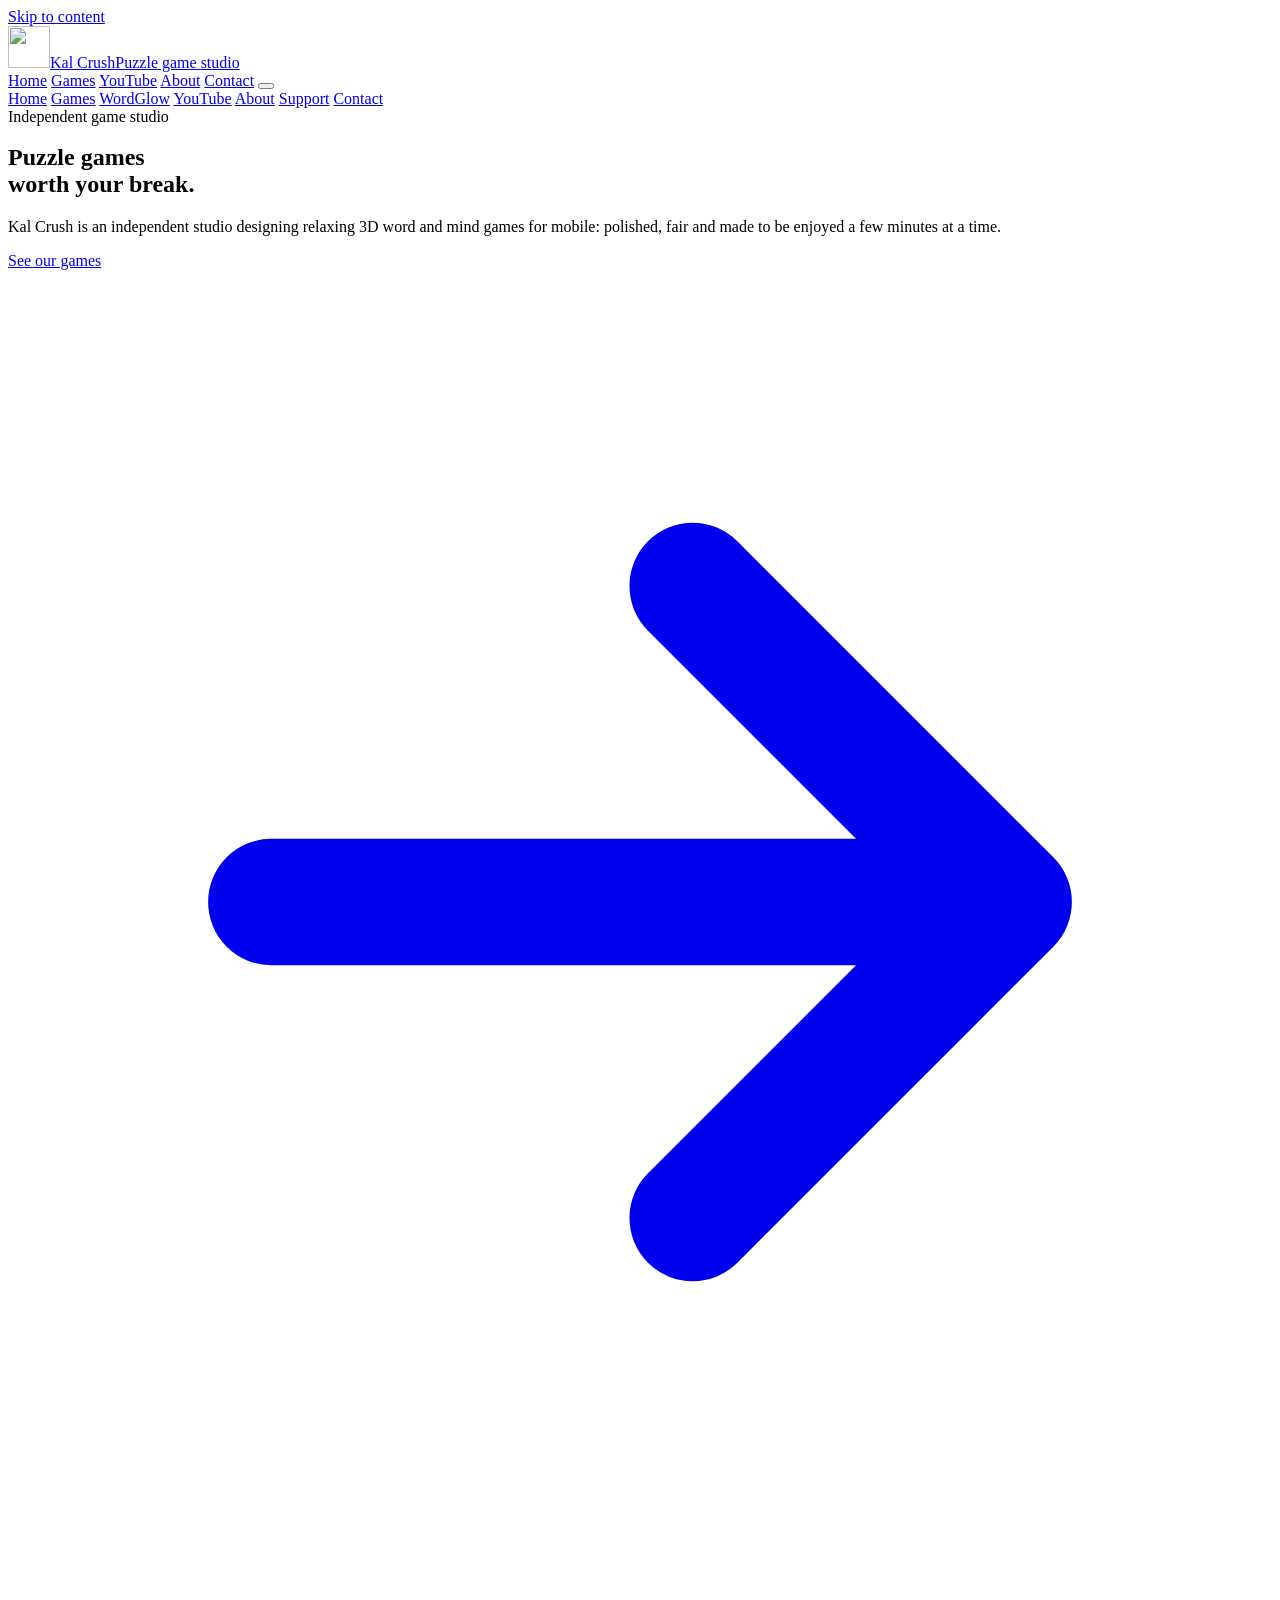
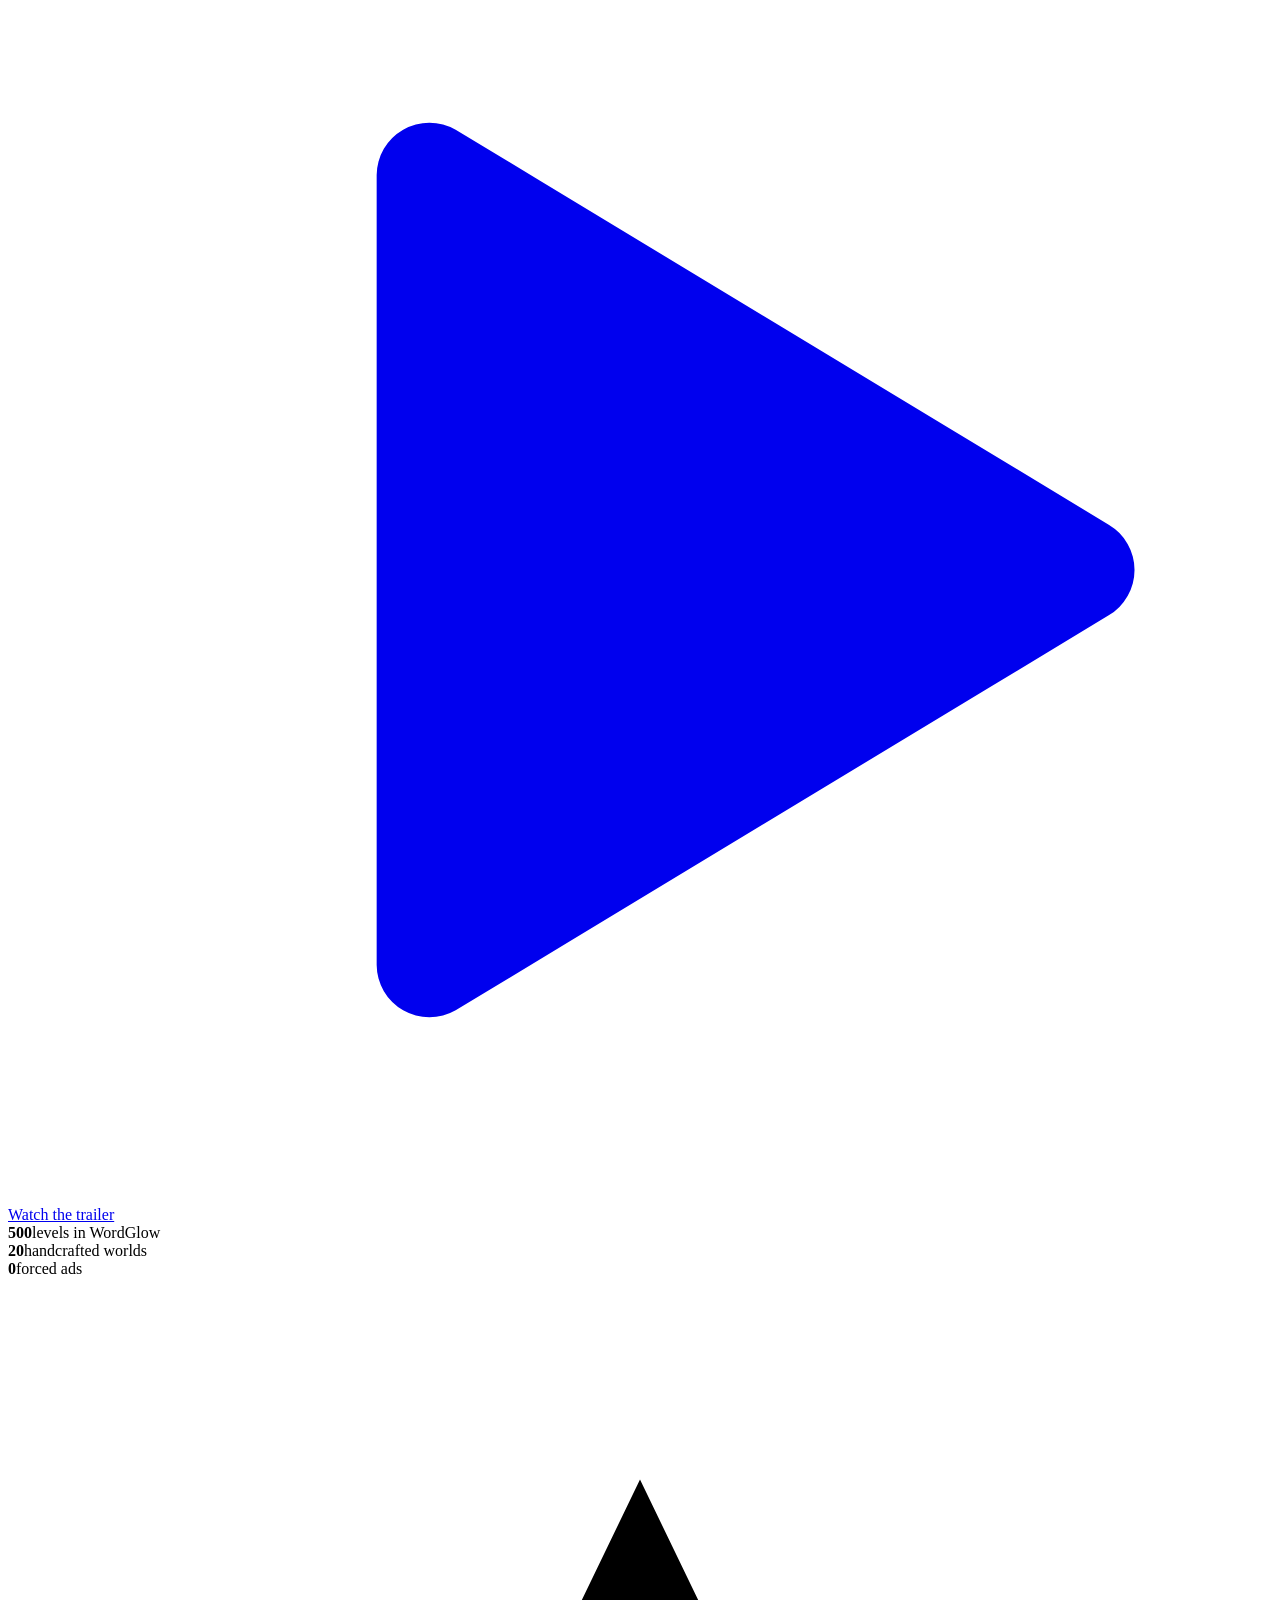
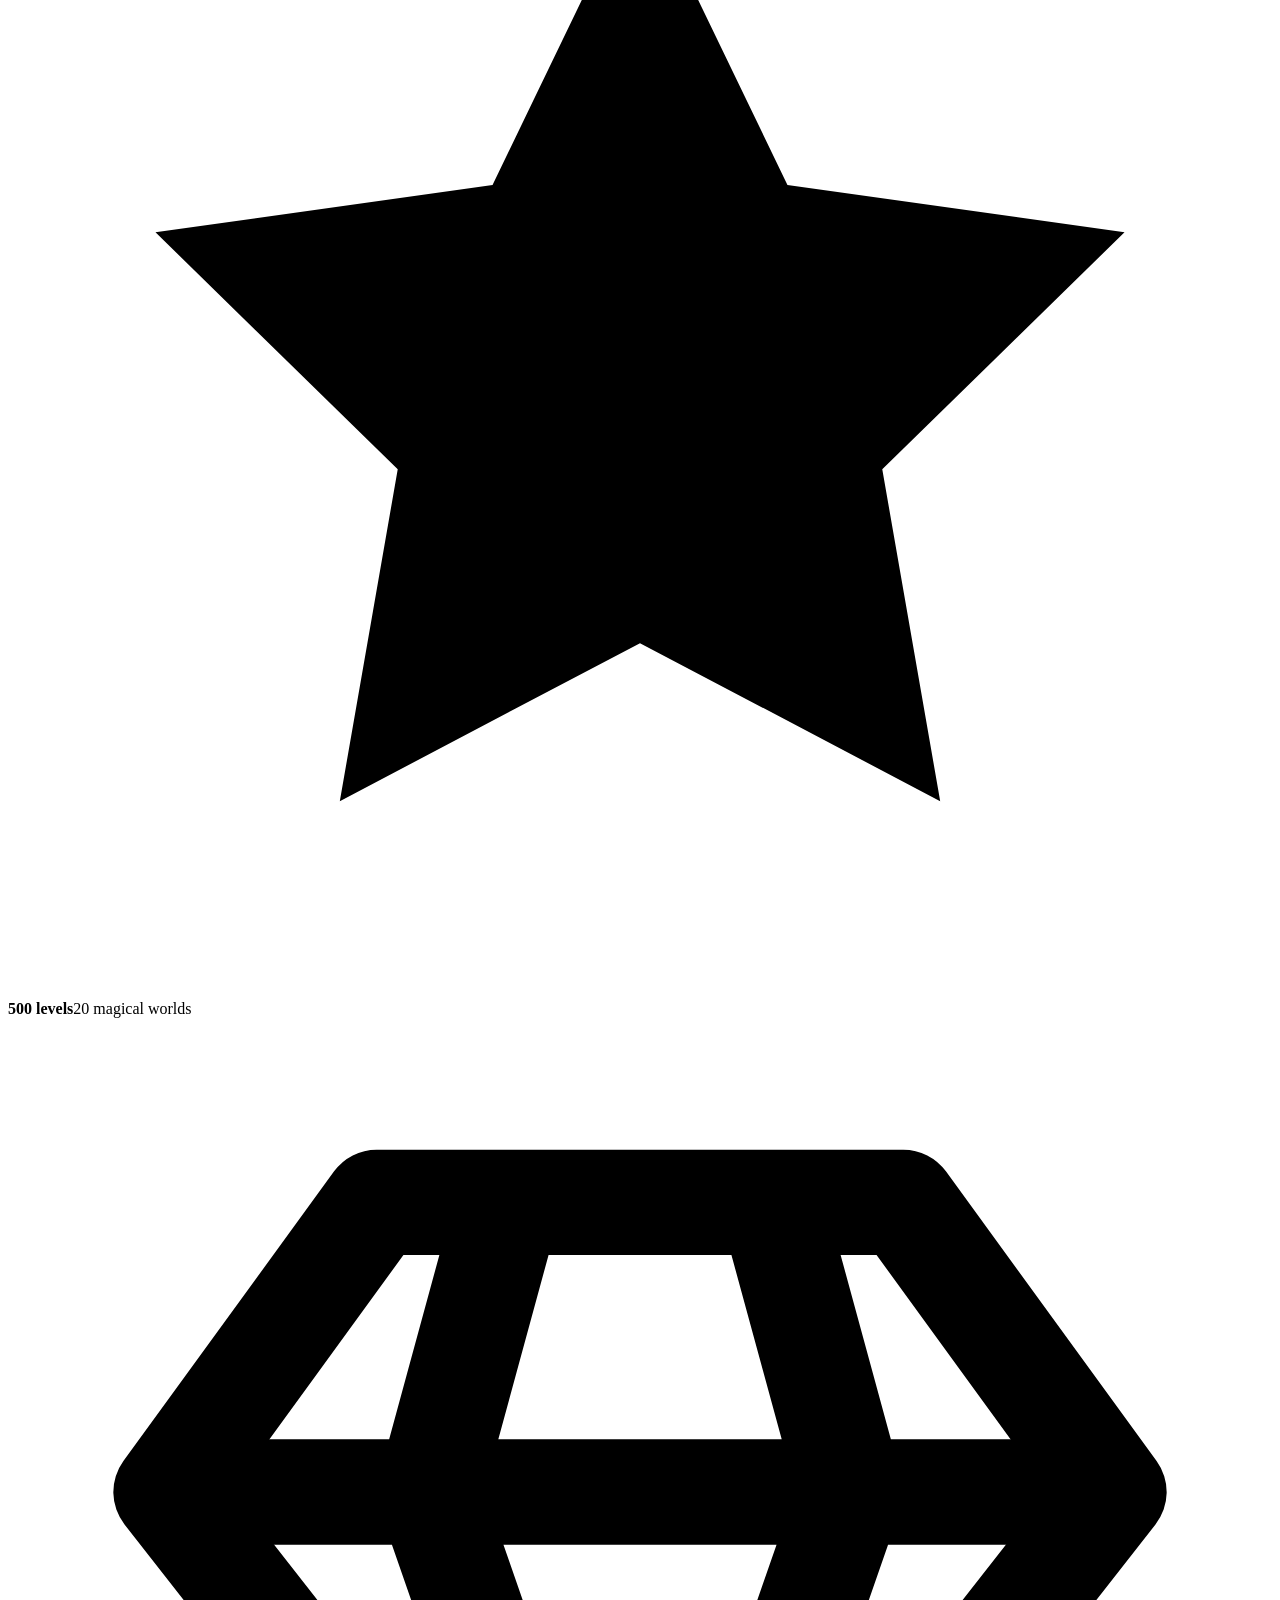
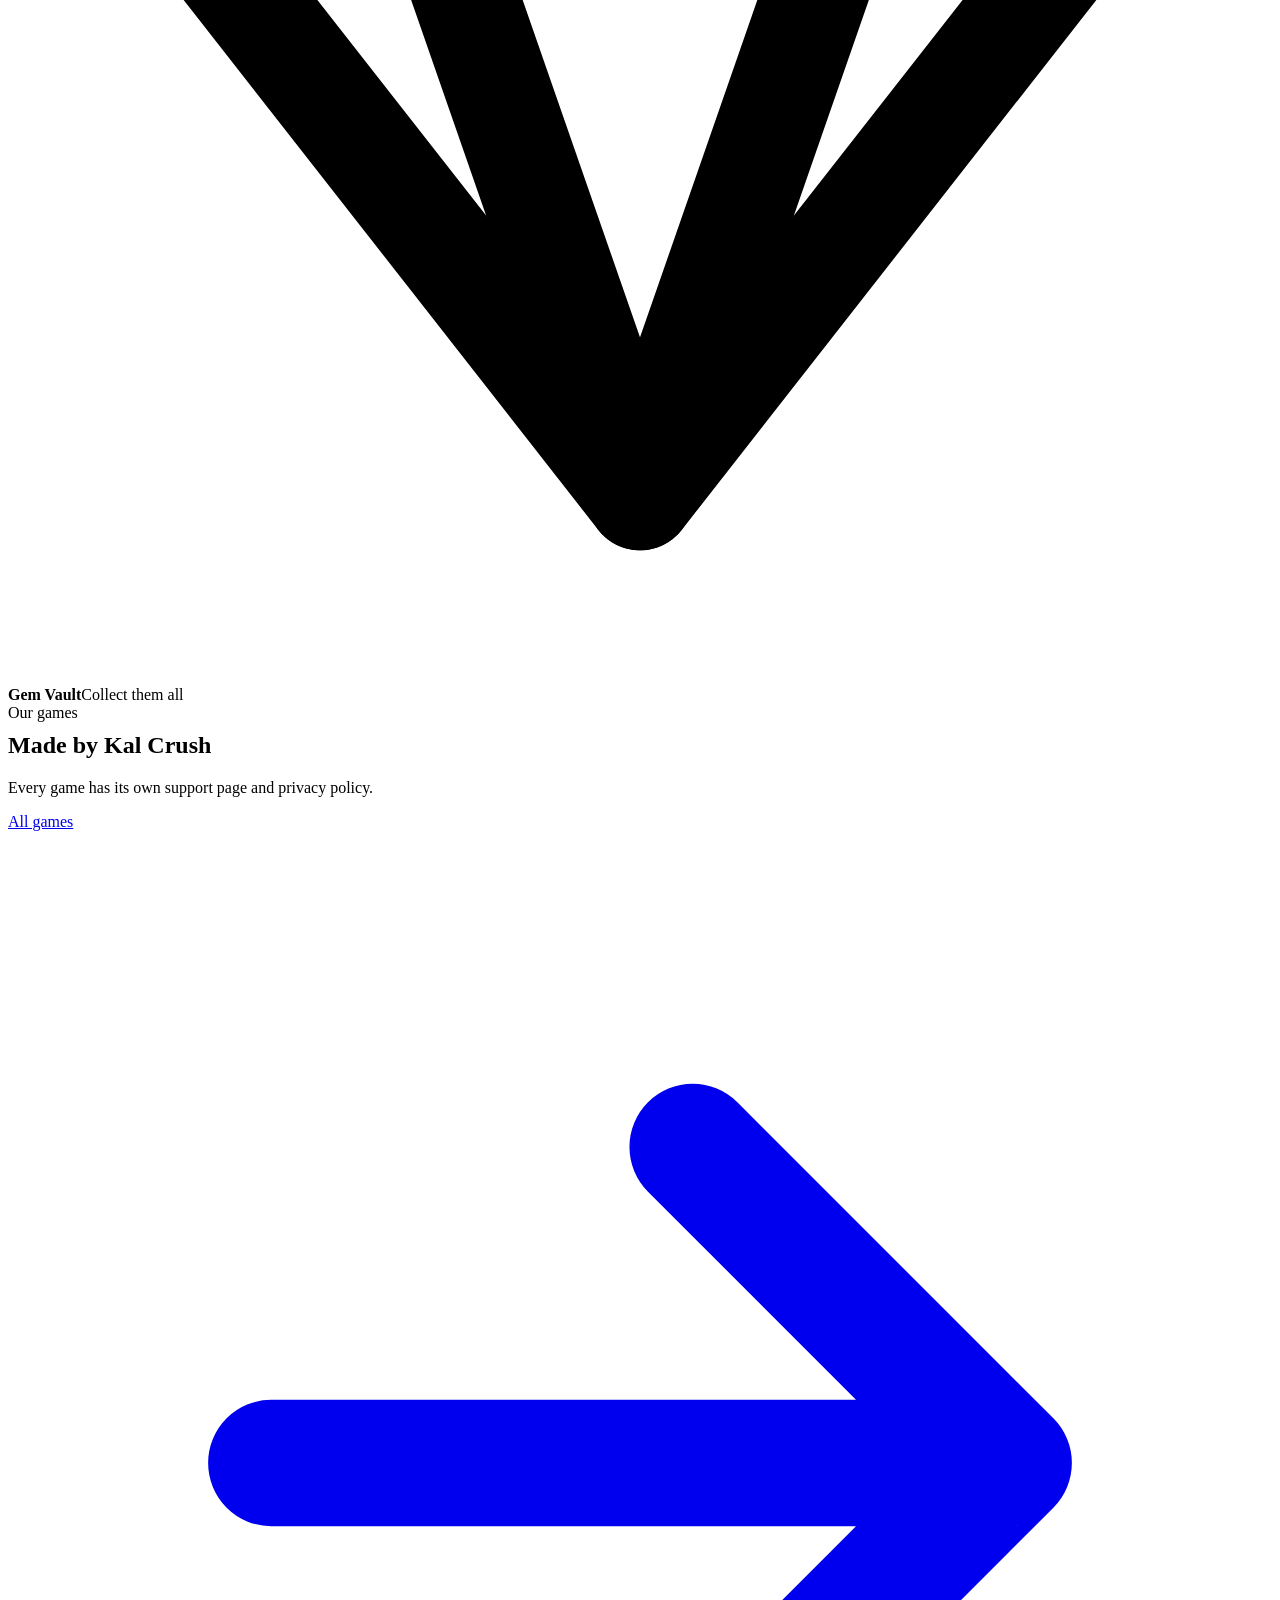
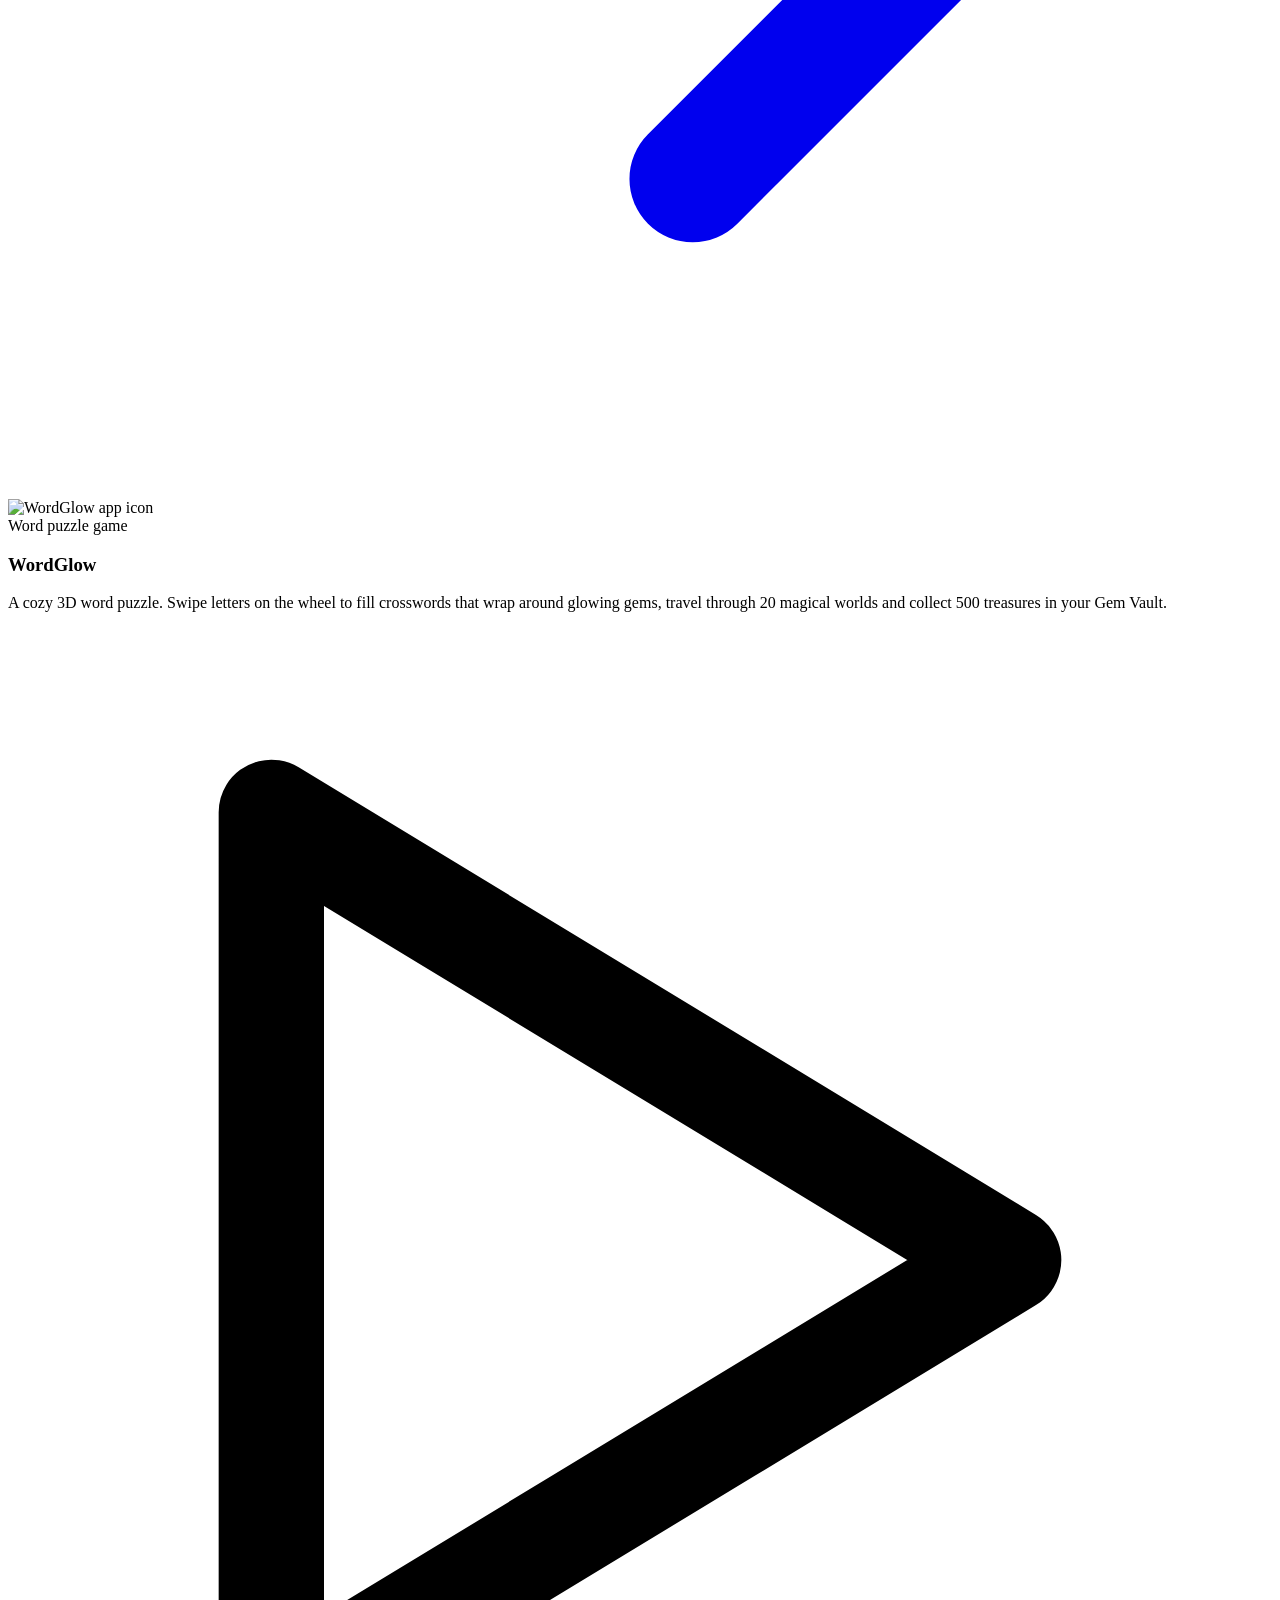
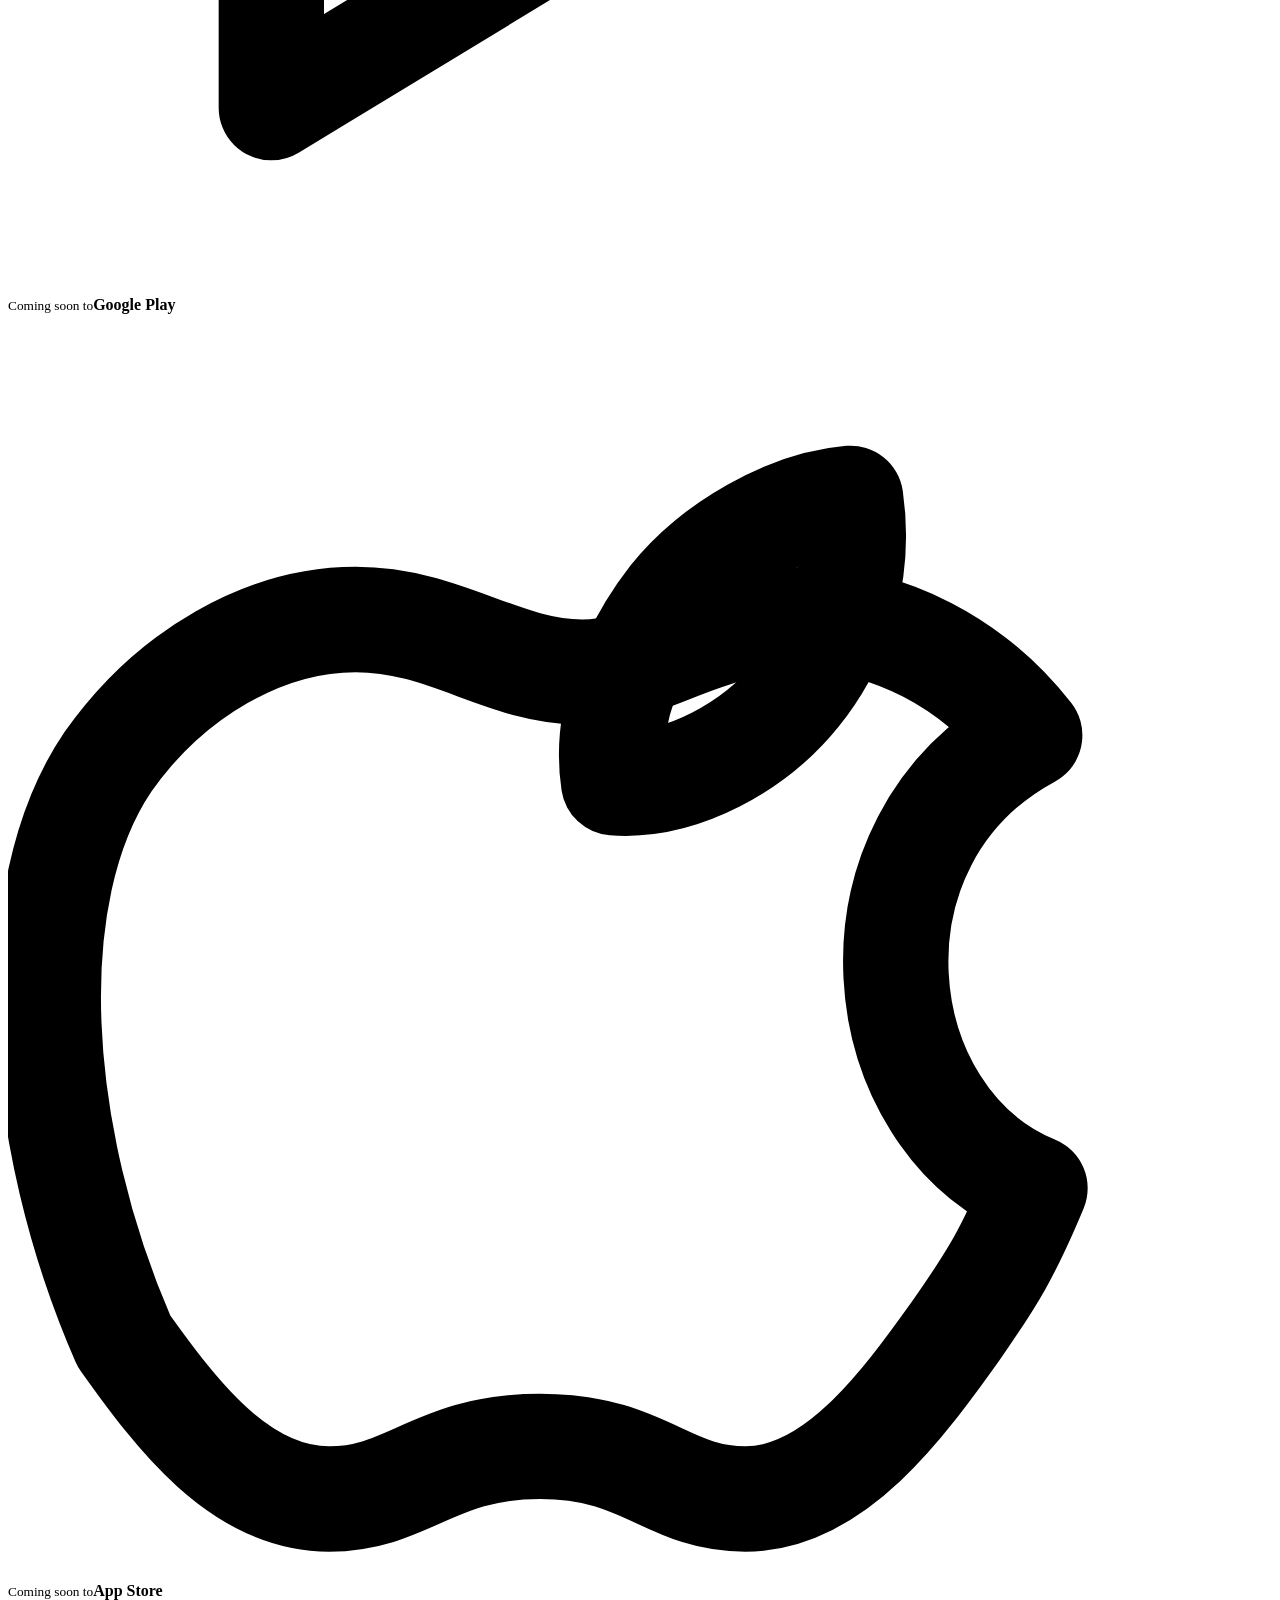
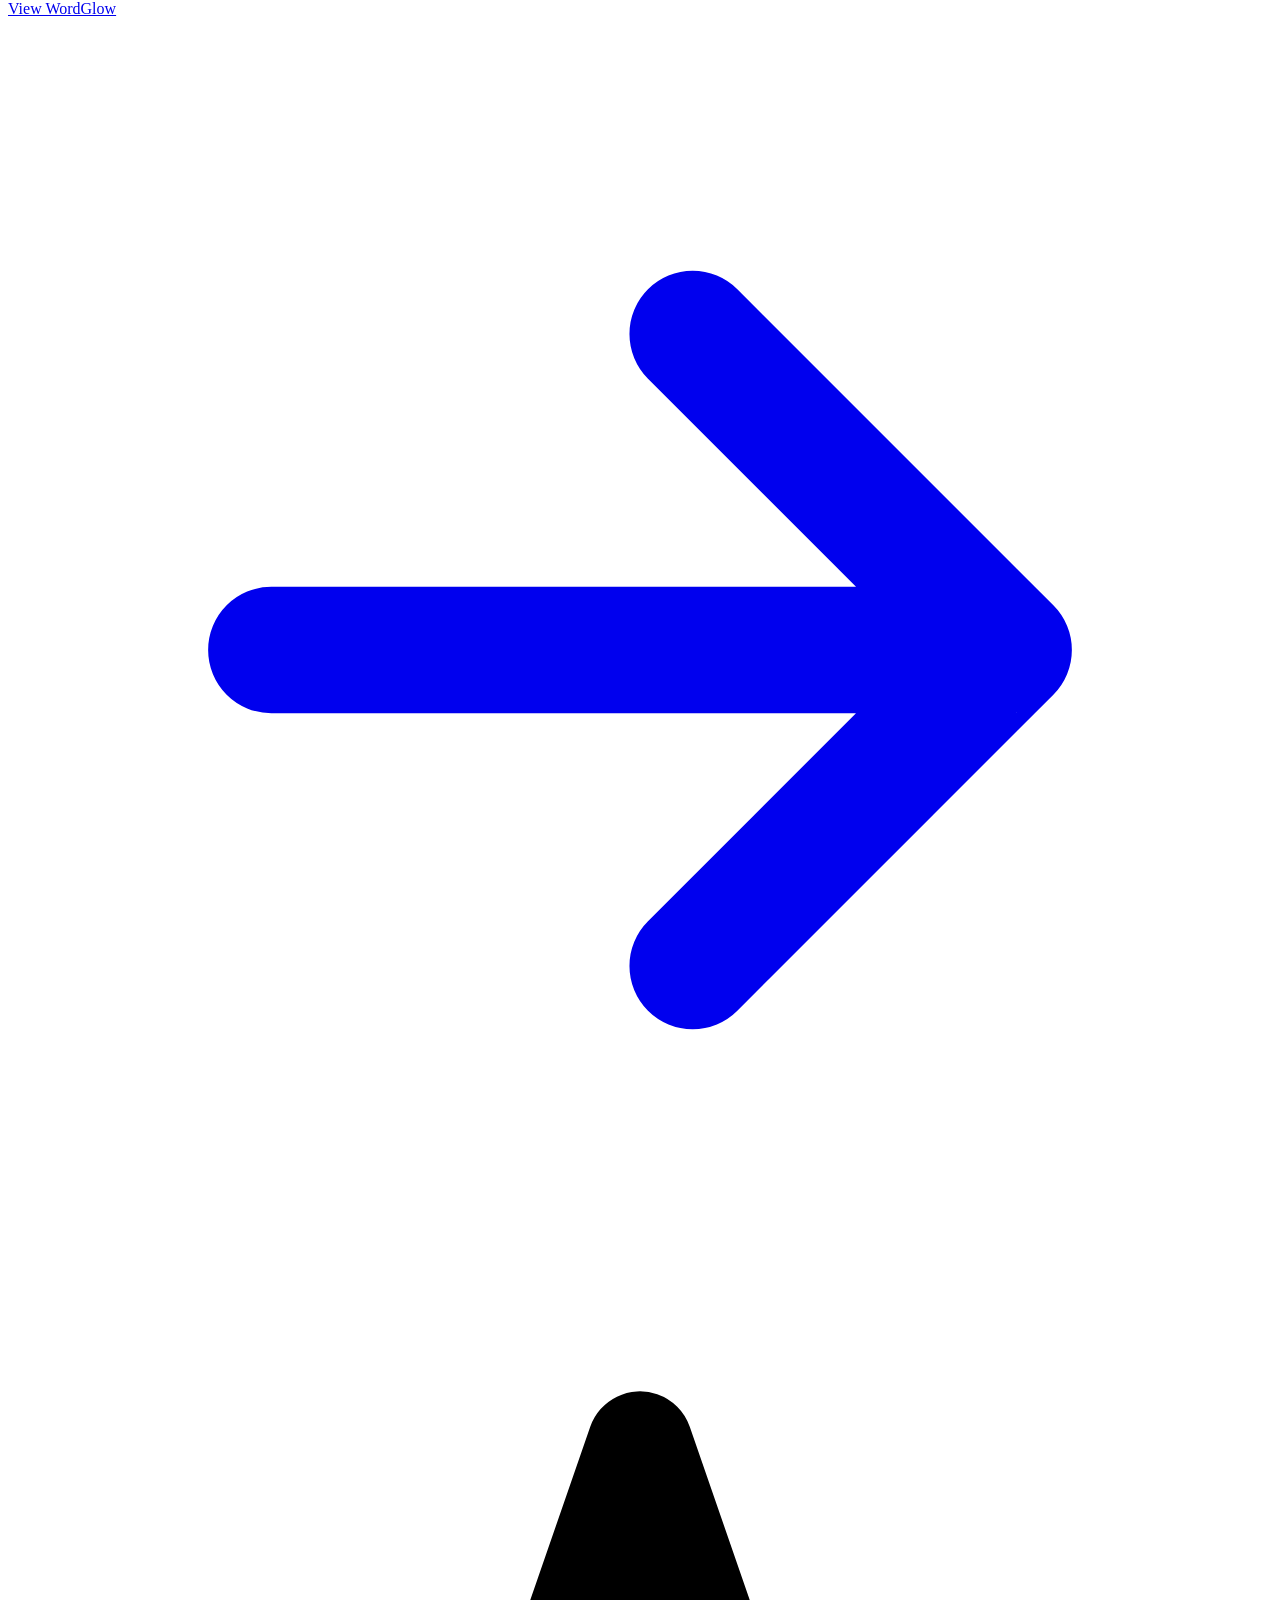
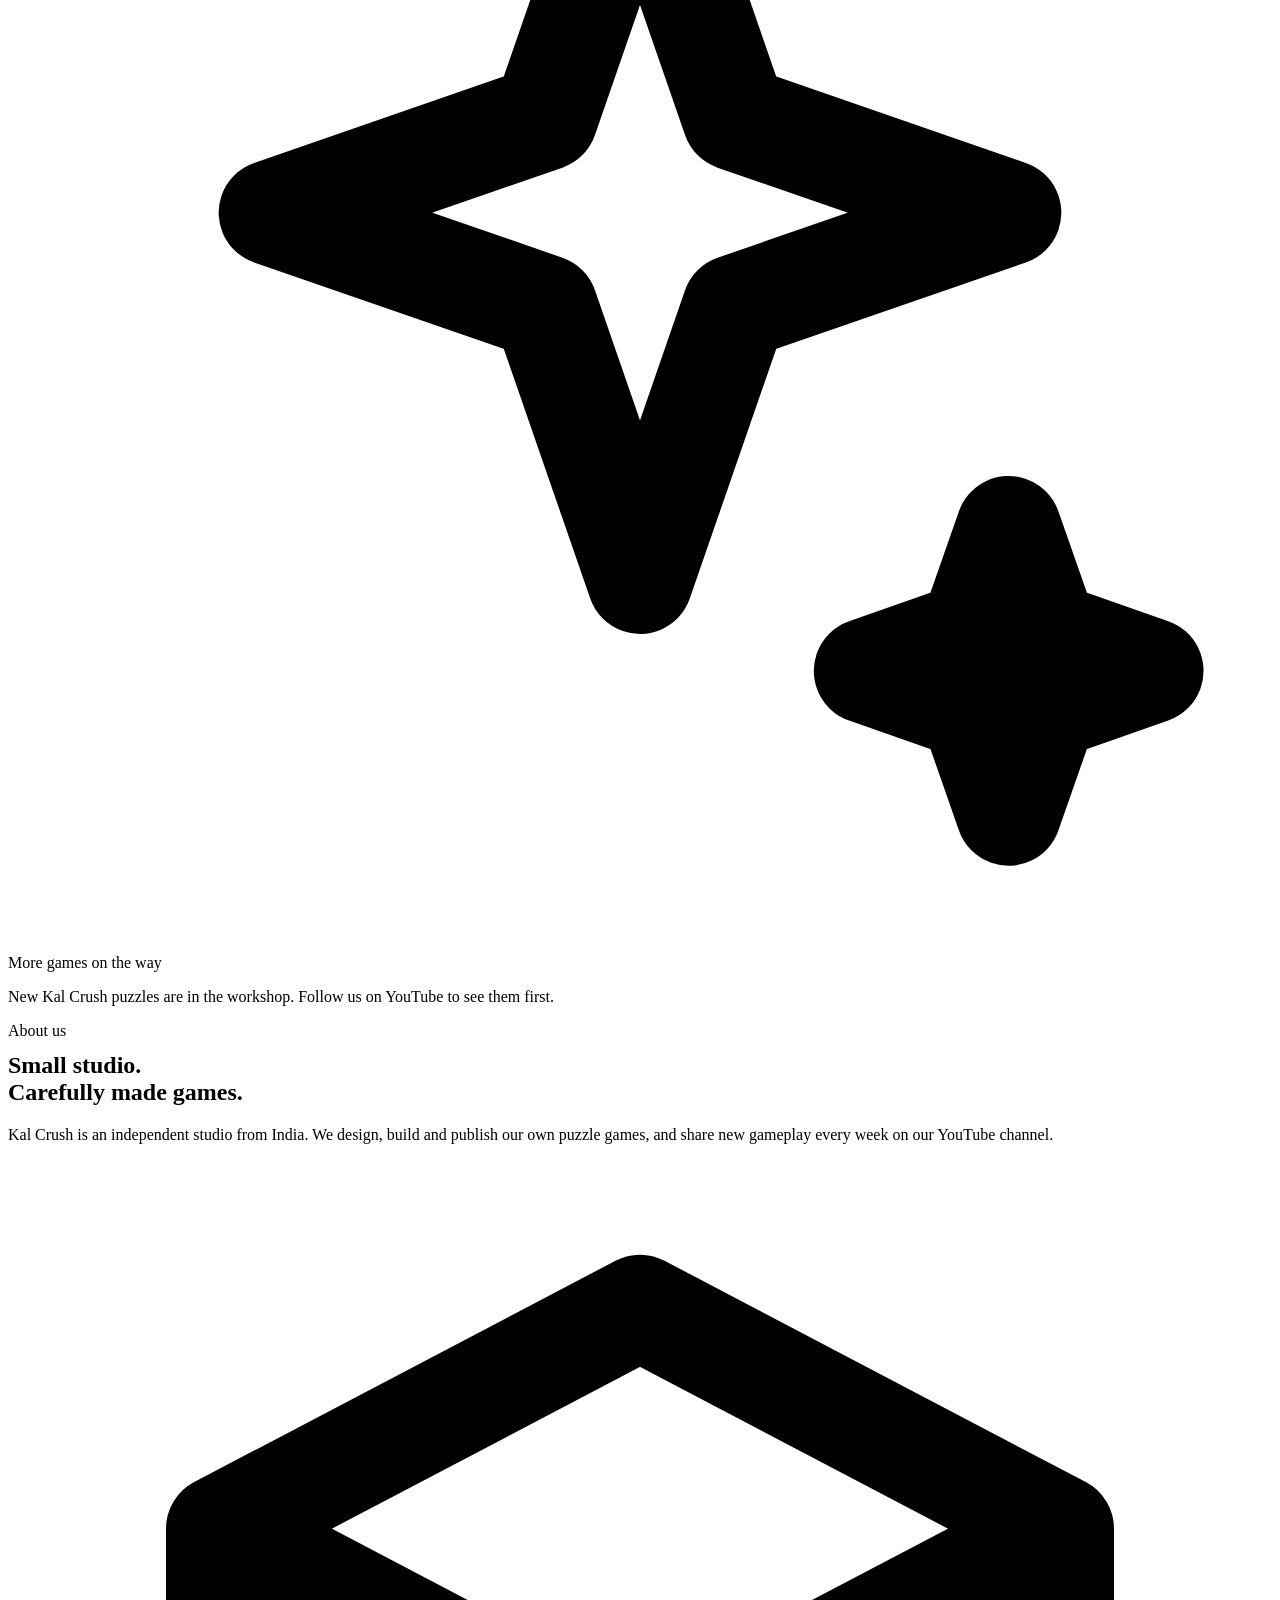
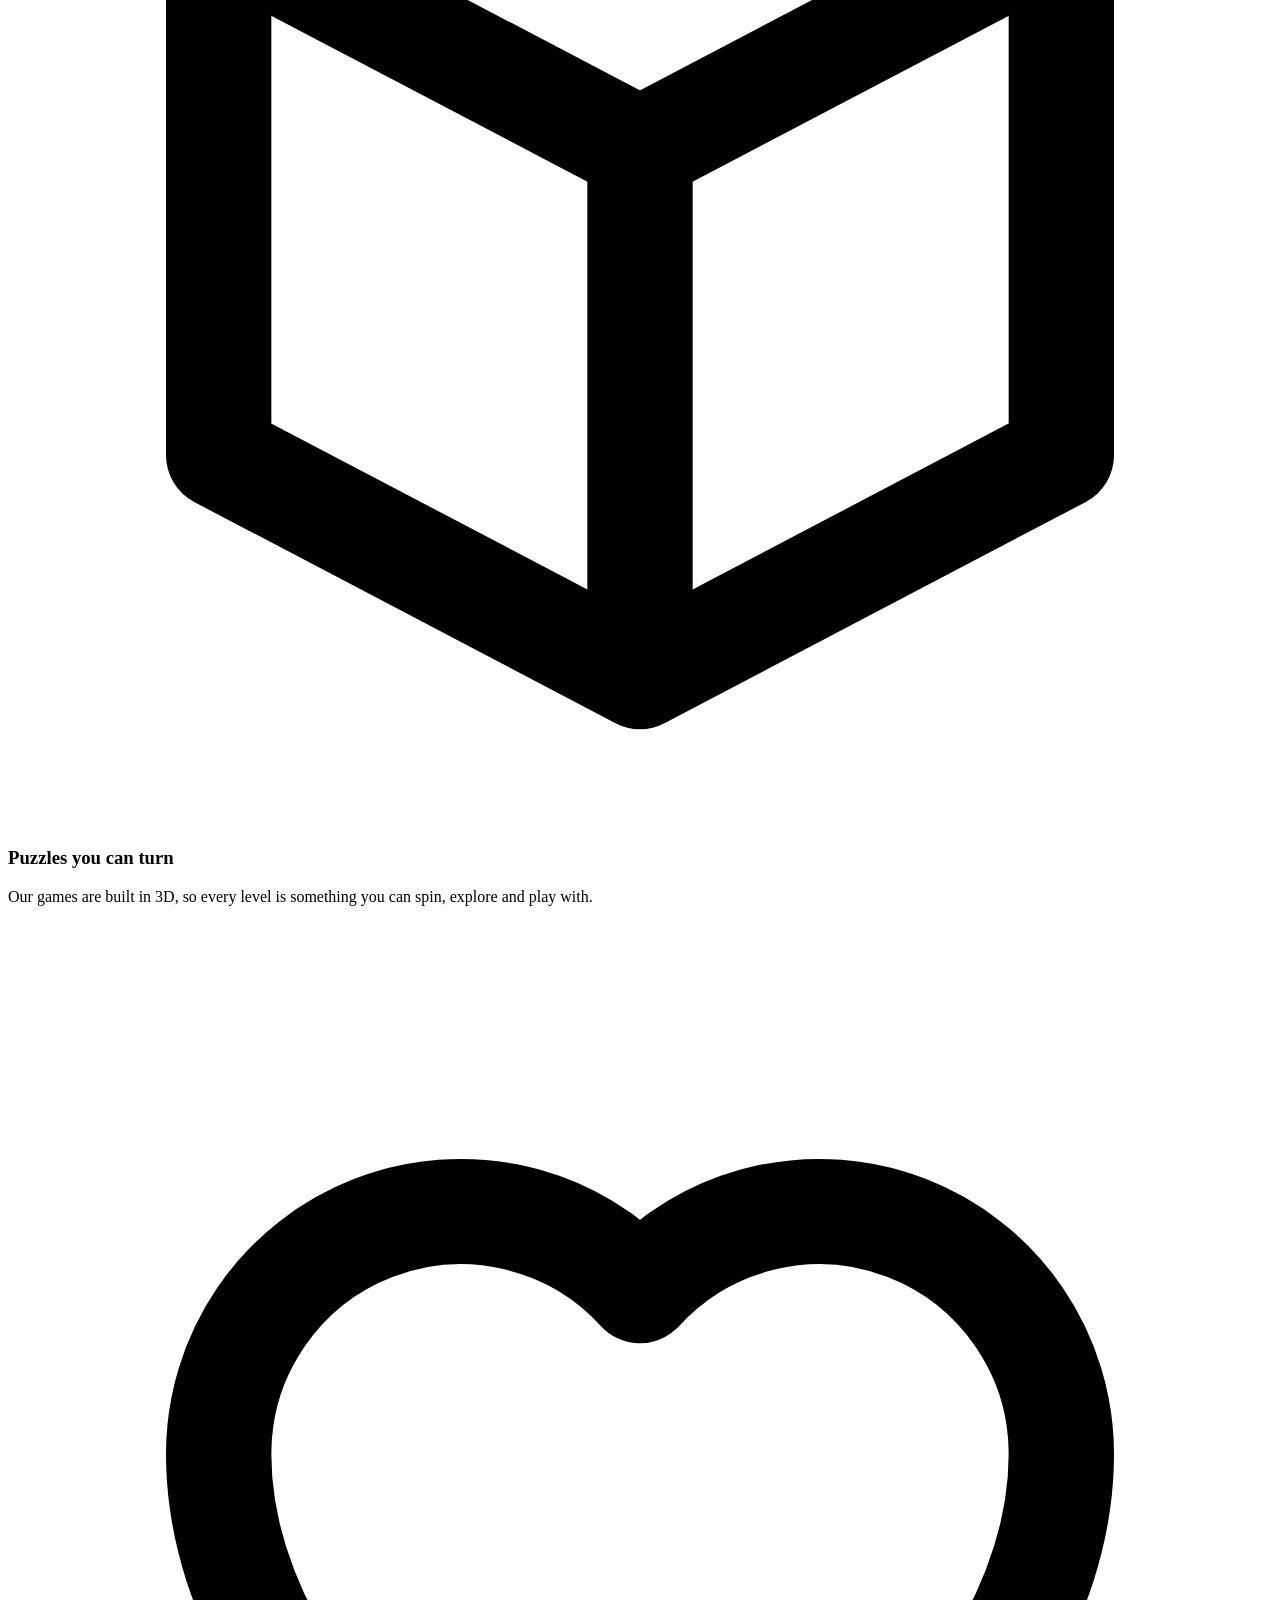
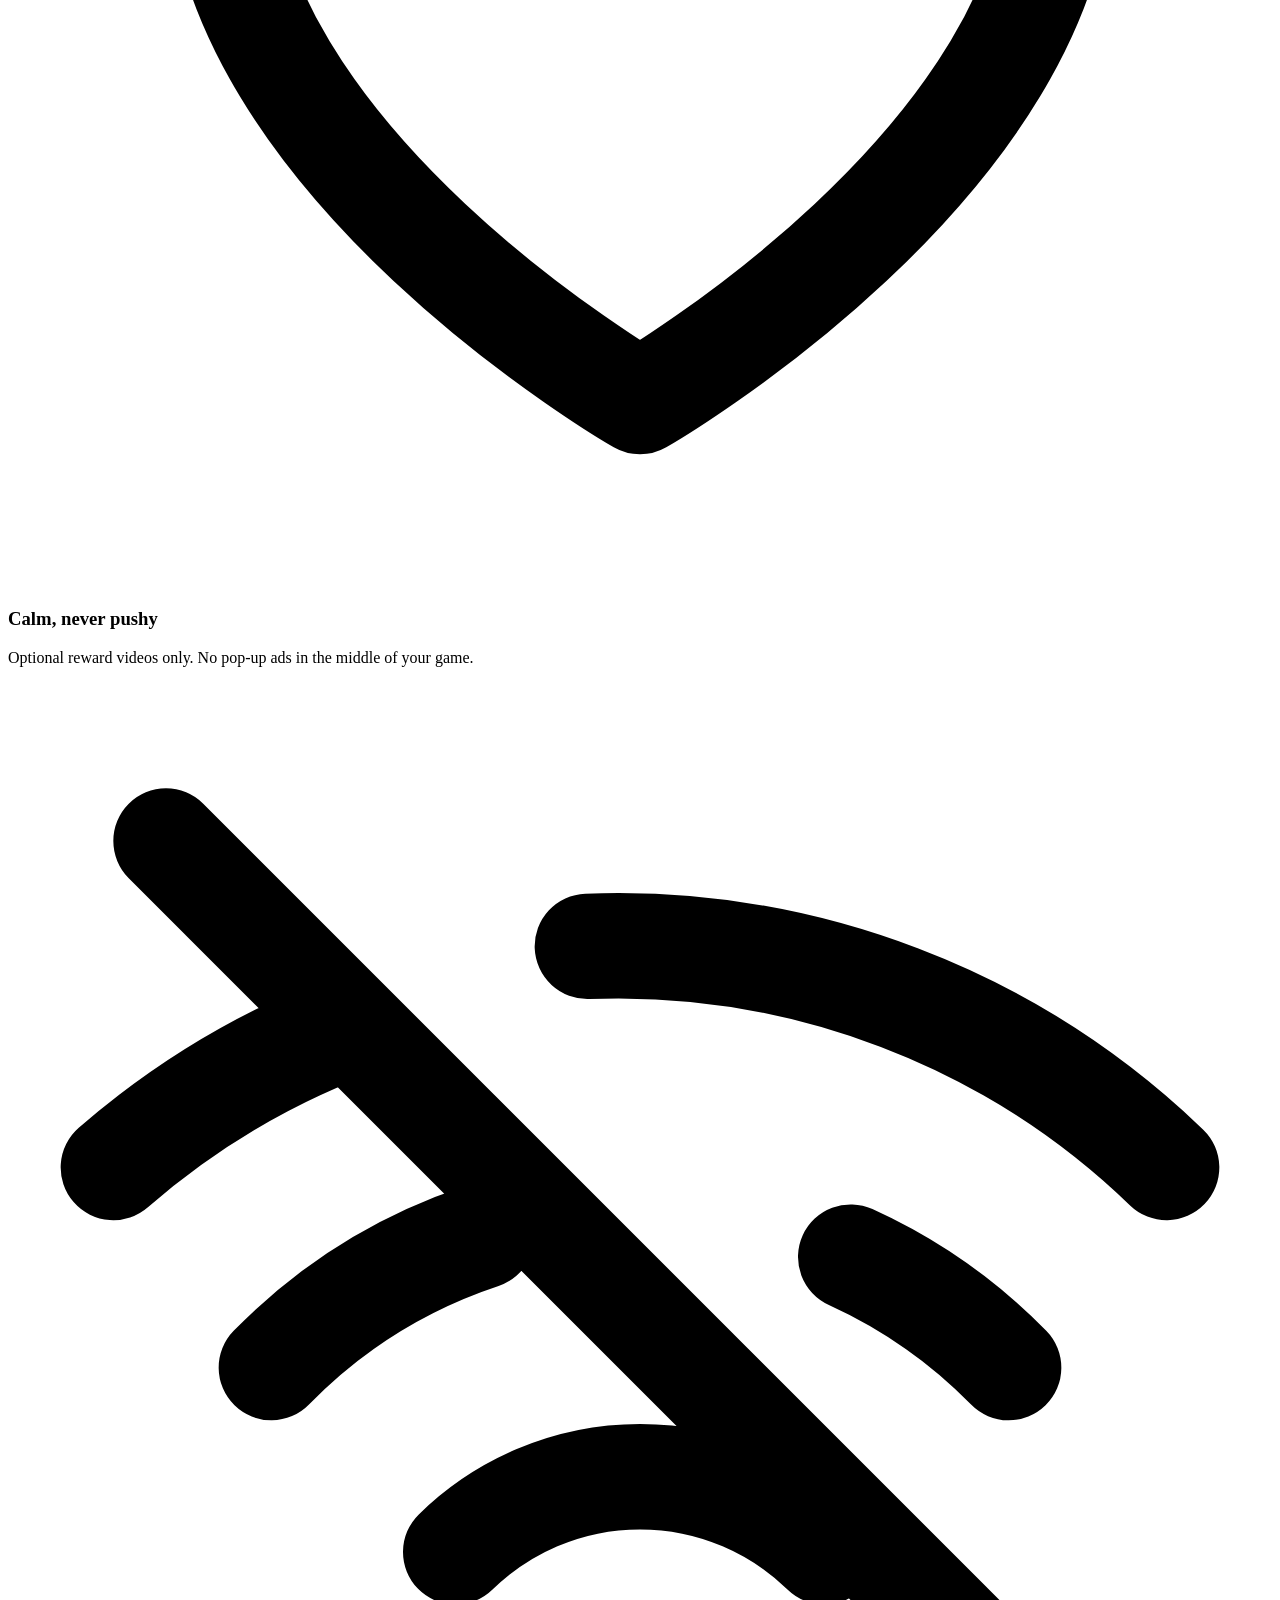
==== index.html @ e3c3e352 "Add Kal Crush website (root files)" ====
<!DOCTYPE html>
<html lang="en">
<head>
<meta charset="utf-8">
<meta name="viewport" content="width=device-width, initial-scale=1">
<title>Kal Crush | Cozy, glowing puzzle games</title>
<meta name="description" content="Kal Crush is an independent studio making cozy 3D puzzle and word games for mobile, including WordGlow.">
<meta property="og:title" content="Kal Crush | Cozy, glowing puzzle games">
<meta property="og:description" content="Kal Crush is an independent studio making cozy 3D puzzle and word games for mobile, including WordGlow.">
<meta property="og:type" content="website">
<meta property="og:image" content="https://kalcrush.online/assets/img/og-kalcrush.jpg">
<meta property="og:site_name" content="Kal Crush">
<meta name="theme-color" content="#9B5CD6">
<link rel="icon" type="image/png" href="assets/img/favicon.png">
<link rel="apple-touch-icon" href="assets/img/apple-touch-icon.png">
<link rel="preconnect" href="https://fonts.googleapis.com">
<link rel="preconnect" href="https://fonts.gstatic.com" crossorigin>
<link href="https://fonts.googleapis.com/css2?family=Inter:wght@400;500;600;700&family=Plus+Jakarta+Sans:wght@600;700;800&display=swap" rel="stylesheet">
<link rel="stylesheet" href="assets/style.css">
<script>document.documentElement.classList.add("js")</script>
</head>
<body>
<a class="skip" href="#main">Skip to content</a>
<header class="site-header">
  <div class="wrap">
    <a class="brand" href="index.html" aria-label="Kal Crush home">
      <img src="assets/img/logo-96.png" alt="" width="42" height="42"><span class="brand-name">Kal Crush<span class="brand-sub">Puzzle game studio</span></span>
    </a>
    <nav class="nav" aria-label="Main">
      <a href="index.html" aria-current="page">Home</a>
      <a href="apps/index.html">Games</a>
      <a href="index.html#youtube">YouTube</a>
      <a href="index.html#about">About</a>
      <a class="btn btn-dark" href="index.html#contact">Contact</a>
      <button class="menu-btn" type="button" aria-label="Open menu" aria-expanded="false" aria-controls="mobile-menu"><span></span><span></span></button>
    </nav>
  </div>
  <div class="mobile-menu glass" id="mobile-menu">
    <a href="index.html">Home</a>
    <a href="apps/index.html">Games</a>
    <a href="apps/wordglow/index.html">WordGlow</a>
    <a href="index.html#youtube">YouTube</a>
    <a href="index.html#about">About</a>
    <a href="apps/wordglow/support/index.html">Support</a>
    <a href="index.html#contact">Contact</a>
  </div>
</header>
<main id="main">

<section class="hero" data-gems="10">
  <div class="wrap">
    <div>
      <div class="eyebrow">Independent game studio</div>
      <h1 style="margin-top:18px">Puzzle games<br><span class="accent">worth your break.</span></h1>
      <p class="lead">Kal Crush is an independent studio designing relaxing 3D word and mind games for mobile:
      polished, fair and made to be enjoyed a few minutes at a time.</p>
      <div class="hero-actions">
        <a class="btn btn-accent" href="apps/index.html">See our games <svg viewBox="0 0 24 24" fill="none" stroke="currentColor" stroke-width="2.4" stroke-linecap="round" stroke-linejoin="round"><path d="M5 12h14M13 6l6 6-6 6"/></svg></a>
        <a class="btn btn-ghost" href="https://youtu.be/ySBZs0bSlvU"><svg viewBox="0 0 24 24" fill="currentColor"><path d="M7 4.5v15a1 1 0 0 0 1.5.86l12.4-7.5a1 1 0 0 0 0-1.72L8.5 3.64A1 1 0 0 0 7 4.5z"/></svg> Watch the trailer</a>
      </div>
      <div class="hero-meta">
        <div><b>500</b><span>levels in WordGlow</span></div>
        <div><b>20</b><span>handcrafted worlds</span></div>
        <div><b>0</b><span>forced ads</span></div>
      </div>
    </div>
    <div class="phone-stack" aria-hidden="true">
      <div class="tilt-inner" data-tilt="12" data-tilt-area=".hero">
        <div class="phone p1"><img src="assets/img/wordglow-shot-2.jpg" alt=""></div>
        <div class="phone p2"><img src="assets/img/wordglow-shot-1.jpg" alt=""></div>
        <div class="phone p3"><img src="assets/img/wordglow-shot-6.jpg" alt=""></div>
        <div class="glass glass-badge b1"><span class="dot"><svg viewBox="0 0 24 24" fill="currentColor"><path d="m12 2.8 2.8 5.8 6.4.9-4.6 4.5 1.1 6.3L12 17.3l-5.7 3 1.1-6.3L2.8 9.5l6.4-.9z"/></svg></span><span><b>500 levels</b>20 magical worlds</span></div>
        <div class="glass glass-badge b2"><span class="dot"><svg viewBox="0 0 24 24" fill="none" stroke="currentColor" stroke-width="2" stroke-linejoin="round"><path d="M7 3.5h10l4 5.5-9 11.5L3 9z"/><path d="M3 9h18M9.5 3.5 8 9l4 11.5L16 9l-1.5-5.5"/></svg></span><span><b>Gem Vault</b>Collect them all</span></div>
      </div>
    </div>
  </div>
</section>

<section class="section-tint has-liquid" id="games">
  <div class="liquid" aria-hidden="true"><span></span><span></span><span></span></div>
  <div class="wrap">
    <div class="section-head">
      <div><div class="eyebrow">Our games</div><h2 style="margin-top:10px">Made by Kal Crush</h2>
      <p class="lead">Every game has its own support page and privacy policy.</p></div>
      <a class="btn btn-dark" href="apps/index.html">All games <svg viewBox="0 0 24 24" fill="none" stroke="currentColor" stroke-width="2.4" stroke-linecap="round" stroke-linejoin="round"><path d="M5 12h14M13 6l6 6-6 6"/></svg></a>
    </div>
    <div class="grid" style="grid-template-columns:repeat(auto-fit,minmax(300px,1fr))">
      <article class="game-card" data-tilt="5">
  <div class="game-top">
    <img src="assets/img/wordglow-icon.jpg" alt="WordGlow app icon" width="96" height="96">
    <div><div class="eyebrow">Word puzzle game</div><h3>WordGlow</h3></div>
  </div>
  <p>A cozy 3D word puzzle. Swipe letters on the wheel to fill crosswords that wrap around glowing gems,
  travel through 20 magical worlds and collect 500 treasures in your Gem Vault.</p>
  <div class="stores"><span class="store-btn"><svg viewBox="0 0 24 24" fill="none" stroke="currentColor" stroke-width="2" stroke-linejoin="round"><path d="M5 3.5v17l14-8.5z"/></svg><span><small>Coming soon to</small><b>Google Play</b></span></span><span class="store-btn"><svg viewBox="0 0 24 24" fill="none" stroke="currentColor" stroke-width="2" stroke-linecap="round" stroke-linejoin="round"><path d="M16 3.5c-1.2.1-2.6.9-3.4 1.9-.7.9-1.3 2.2-1.1 3.5 1.3.1 2.7-.7 3.5-1.7.8-1 1.2-2.3 1-3.7z"/><path d="M19.5 16.6c-.5 1.2-.8 1.7-1.5 2.7-1 1.4-2.3 3.2-4 3.2-1.5 0-1.9-1-3.9-1s-2.5 1-4 1c-1.7 0-2.9-1.6-3.9-3C.5 15.6.2 11 1.9 8.5 3.1 6.8 4.9 5.8 6.6 5.8c1.7 0 2.8 1 4.3 1 1.4 0 2.2-1 4.3-1 1.5 0 3.1.8 4.2 2.2-3.7 2-3.1 7.3.1 8.6z"/></svg><span><small>Coming soon to</small><b>App Store</b></span></span></div>
  <a class="more-link" href="apps/wordglow/index.html">View WordGlow <svg viewBox="0 0 24 24" fill="none" stroke="currentColor" stroke-width="2.4" stroke-linecap="round" stroke-linejoin="round"><path d="M5 12h14M13 6l6 6-6 6"/></svg></a>
</article>
      <article class="game-card soon-card">
  <div class="icon-chip" style="margin:0 auto"><svg viewBox="0 0 24 24" fill="none" stroke="currentColor" stroke-width="2" stroke-linejoin="round"><path d="M12 3l1.8 5.2L19 10l-5.2 1.8L12 17l-1.8-5.2L5 10l5.2-1.8z"/><path d="M19 16l.7 2 2 .7-2 .7-.7 2-.7-2-2-.7 2-.7z"/></svg></div>
  <div class="display">More games on the way</div>
  <p>New Kal Crush puzzles are in the workshop. Follow us on YouTube to see them first.</p>
</article>
    </div>
  </div>
</section>

<section id="about" class="has-liquid">
  <div class="liquid" aria-hidden="true"><span></span><span></span><span></span></div>
  <div class="wrap">
    <div class="section-head">
      <div><div class="eyebrow">About us</div><h2 style="margin-top:12px">Small studio.<br><span class="accent">Carefully made games.</span></h2>
      <p class="lead">Kal Crush is an independent studio from India. We design, build and publish our own
      puzzle games, and share new gameplay every week on our YouTube channel.</p></div>
    </div>
    <div class="grid grid-4"><div class="card"><div class="icon-chip"><svg viewBox="0 0 24 24" fill="none" stroke="currentColor" stroke-width="2" stroke-linejoin="round"><path d="M12 2.8 20 7v10l-8 4.2L4 17V7z"/><path d="M4 7l8 4.2L20 7M12 11.2v10"/></svg></div><h3>Puzzles you can turn</h3><p>Our games are built in 3D, so every level is something you can spin, explore and play with.</p></div><div class="card"><div class="icon-chip"><svg viewBox="0 0 24 24" fill="none" stroke="currentColor" stroke-width="2" stroke-linejoin="round"><path d="M12 20.5s-8-4.6-8-10.4A4.6 4.6 0 0 1 12 7a4.6 4.6 0 0 1 8 3.1c0 5.8-8 10.4-8 10.4z"/></svg></div><h3>Calm, never pushy</h3><p>Optional reward videos only. No pop-up ads in the middle of your game.</p></div><div class="card"><div class="icon-chip"><svg viewBox="0 0 24 24" fill="none" stroke="currentColor" stroke-width="2" stroke-linecap="round"><path d="M3 3l18 18M8.5 16.5a5 5 0 0 1 7 0M5 13a10 10 0 0 1 4-2.5M19 13a10 10 0 0 0-3-2.1M2 9.2a15 15 0 0 1 4.5-2.7M22 9.2A15 15 0 0 0 11 5"/><circle cx="12" cy="20" r="1"/></svg></div><h3>Play anywhere</h3><p>No account and no sign-in. Your progress stays on your phone and works offline.</p></div><div class="card"><div class="icon-chip"><svg viewBox="0 0 24 24" fill="none" stroke="currentColor" stroke-width="2" stroke-linejoin="round"><path d="M12 3 4.5 6v6c0 4.5 3.2 7.8 7.5 9 4.3-1.2 7.5-4.5 7.5-9V6z"/><path d="m9 12 2 2 4-4"/></svg></div><h3>Made with care</h3><p>A small independent studio. We read every email and fix what players tell us.</p></div></div>
  </div>
</section>


<section id="youtube" class="has-liquid">
  <div class="liquid" aria-hidden="true"><span></span><span></span><span></span></div>
  <div class="wrap">
    <div class="section-head">
      <div><div class="eyebrow">YouTube</div><h2 style="margin-top:12px">Watch us <span class="accent">on YouTube.</span></h2>
      <p class="lead">Satisfying gameplay, puzzle challenges and first looks at new games. New Shorts every week.</p></div>
      <a class="btn btn-yt" href="https://www.youtube.com/@KalCrush?sub_confirmation=1"><svg viewBox="0 0 24 24" fill="currentColor"><path d="M23 7.2a3 3 0 0 0-2.1-2.1C19 4.6 12 4.6 12 4.6s-7 0-8.9.5A3 3 0 0 0 1 7.2 31 31 0 0 0 .5 12 31 31 0 0 0 1 16.8a3 3 0 0 0 2.1 2.1c1.9.5 8.9.5 8.9.5s7 0 8.9-.5a3 3 0 0 0 2.1-2.1 31 31 0 0 0 .5-4.8 31 31 0 0 0-.5-4.8zM9.8 15.1V8.9l5.8 3.1z"/></svg> Subscribe</a>
    </div>
    <div class="yt-grid">
      <div class="yt-phone" data-tilt="10">
        <video src="assets/img/short-loop.mp4" poster="assets/img/short-1.jpg" autoplay muted loop playsinline aria-label="WordGlow gameplay clip"></video>
        <span class="live glass"><i></i> Now on Shorts</span>
      </div>
      <div>
        <div class="channel glass">
          <img src="assets/img/logo-160.png" alt="Kal Crush logo" width="72" height="72">
          <div class="grow"><h3>Kal Crush</h3><p>@KalCrush &middot; Cozy, glowing puzzle games</p></div>
          <a class="btn btn-dark" href="https://www.youtube.com/@KalCrush">Visit channel <svg viewBox="0 0 24 24" fill="none" stroke="currentColor" stroke-width="2.4" stroke-linecap="round" stroke-linejoin="round"><path d="M5 12h14M13 6l6 6-6 6"/></svg></a>
        </div>
        <div class="shorts">
          <a class="short" href="https://www.youtube.com/@KalCrush/shorts"><img src="assets/img/short-1.jpg" alt="" loading="lazy"><span class="yt-ico"><svg viewBox="0 0 24 24" fill="currentColor"><path d="M7 4.5v15a1 1 0 0 0 1.5.86l12.4-7.5a1 1 0 0 0 0-1.72L8.5 3.64A1 1 0 0 0 7 4.5z"/></svg></span><span class="cap">Crossword&hellip; in 3D?</span></a>
          <a class="short" href="https://www.youtube.com/@KalCrush/shorts"><img src="assets/img/short-3.jpg" alt="" loading="lazy"><span class="yt-ico"><svg viewBox="0 0 24 24" fill="currentColor"><path d="M7 4.5v15a1 1 0 0 0 1.5.86l12.4-7.5a1 1 0 0 0 0-1.72L8.5 3.64A1 1 0 0 0 7 4.5z"/></svg></span><span class="cap">Every level, a new world</span></a>
          <a class="short" href="https://www.youtube.com/@KalCrush/shorts"><img src="assets/img/short-5.jpg" alt="" loading="lazy"><span class="yt-ico"><svg viewBox="0 0 24 24" fill="currentColor"><path d="M7 4.5v15a1 1 0 0 0 1.5.86l12.4-7.5a1 1 0 0 0 0-1.72L8.5 3.64A1 1 0 0 0 7 4.5z"/></svg></span><span class="cap">Most satisfying gem burst</span></a>
          <a class="short" href="https://www.youtube.com/@KalCrush/shorts"><img src="assets/img/short-7.jpg" alt="" loading="lazy"><span class="yt-ico"><svg viewBox="0 0 24 24" fill="currentColor"><path d="M7 4.5v15a1 1 0 0 0 1.5.86l12.4-7.5a1 1 0 0 0 0-1.72L8.5 3.64A1 1 0 0 0 7 4.5z"/></svg></span><span class="cap">Crossword inside a crystal</span></a>
        </div>
      </div>
    </div>
  </div>
</section>
<section id="contact" style="padding-top:0">
  <div class="wrap">
    <div class="cta-band">
      <div><div class="eyebrow" style="color:#C9B2F2">Contact</div><h2 style="margin-top:12px">Let's talk.</h2><p>Support, feedback, partnerships or press: we reply to every email.</p></div>
      <a class="mail js-mail" href="#contact" data-u="mirtazajaveed" data-d="gmail.com">Email us &rarr;</a>
    </div>
  </div>
</section>

</main>
<footer class="site-footer">
  <div class="wrap">
    <div>
      <a class="brand" href="index.html"><img src="assets/img/logo-96.png" alt="" width="42" height="42"><span class="brand-name">Kal Crush</span></a>
      <p style="margin:12px 0 0">Cozy, glowing puzzle games.<br>&copy; 2026 Kal Crush. All rights reserved.</p>
    </div>
    <nav aria-label="Footer">
      <a href="apps/index.html">Games</a>
      <a href="apps/wordglow/support/index.html">Support</a>
      <a href="privacy/index.html">Privacy</a>
      <a href="terms/index.html">Terms</a>
      <a href="https://www.youtube.com/@KalCrush">YouTube</a>
    </nav>
  </div>
</footer>
<script src="assets/site.js"></script>
<script src="assets/three.min.js"></script>
<script src="assets/gems3d.js"></script>
</body>
</html>
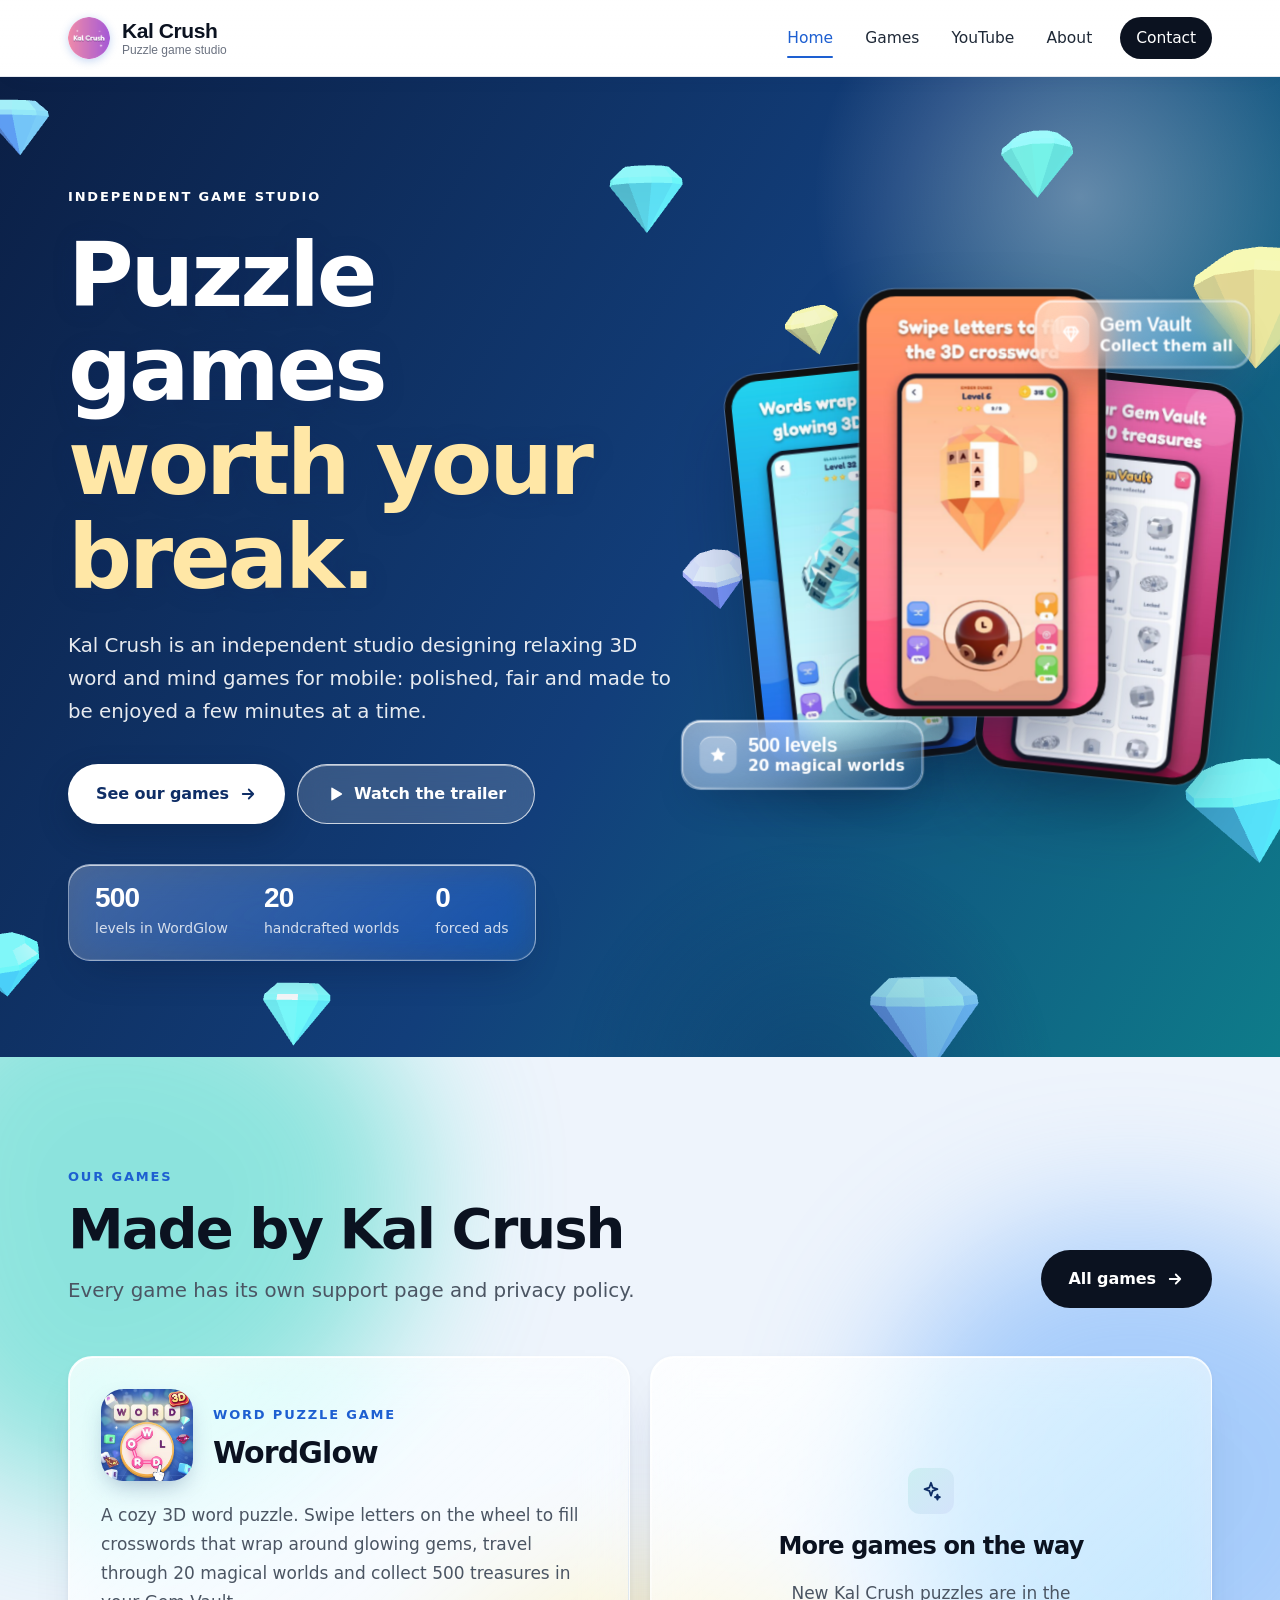
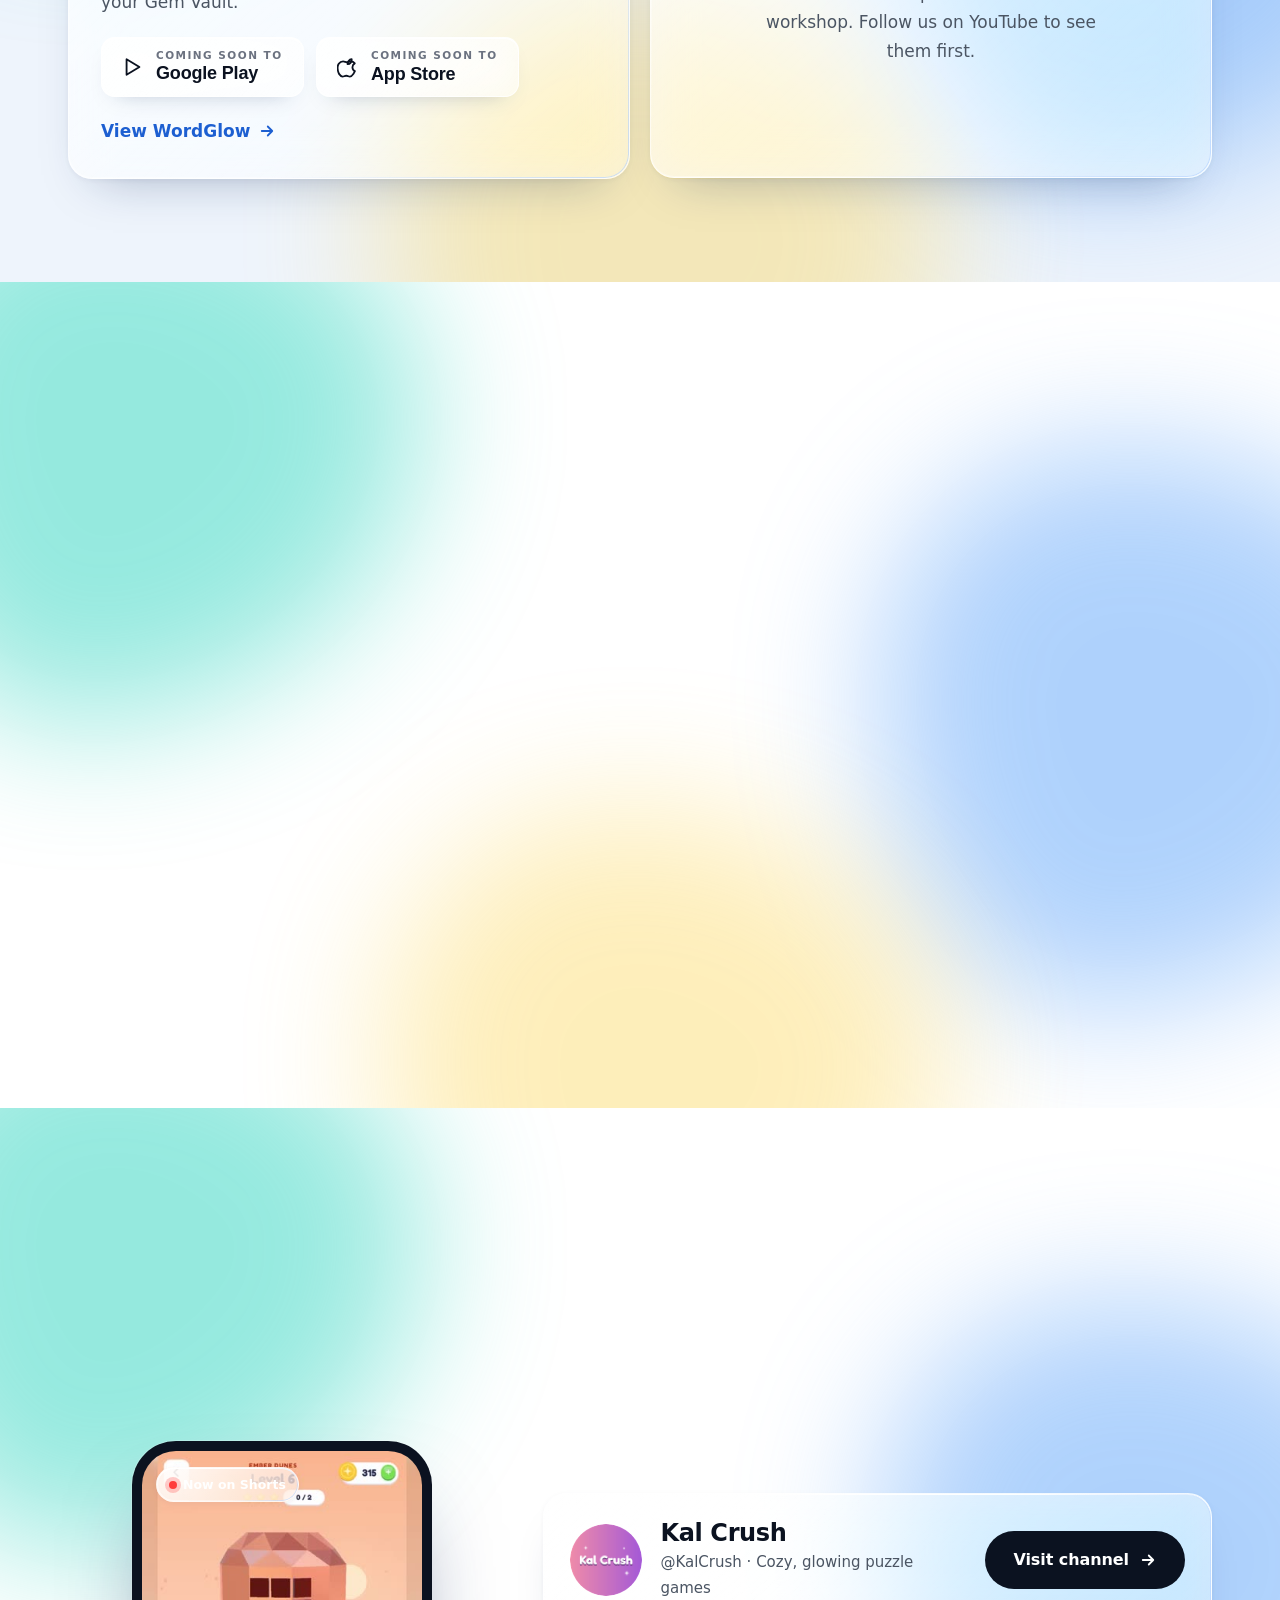
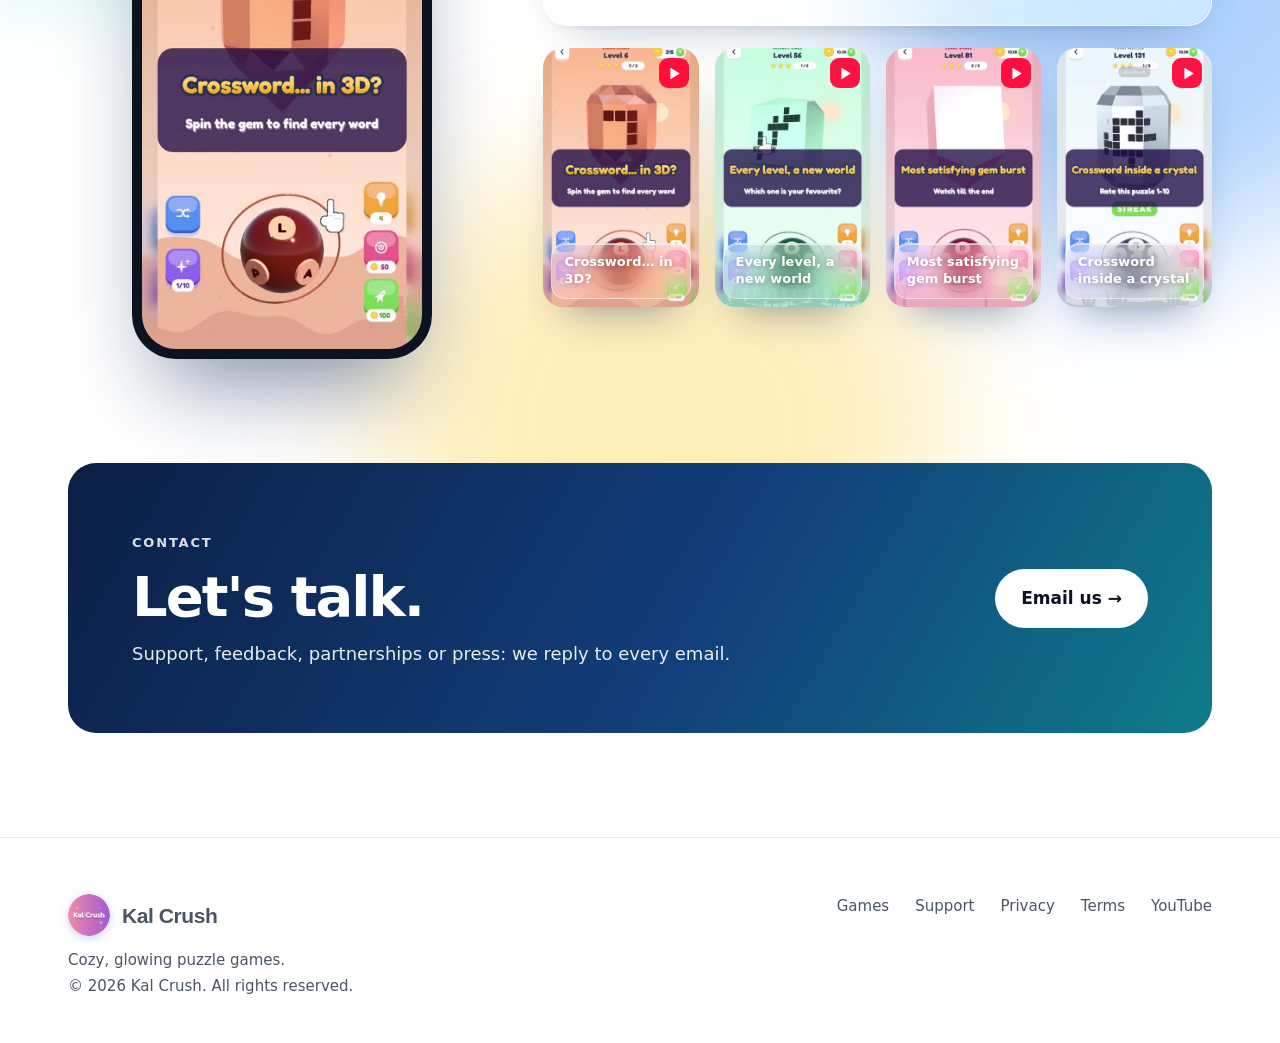
==== commit 1efb5546: "New navy + teal colour theme" ====
--- a/index.html
+++ b/index.html
@@ -10,7 +10,7 @@
 <meta property="og:type" content="website">
 <meta property="og:image" content="https://kalcrush.online/assets/img/og-kalcrush.jpg">
 <meta property="og:site_name" content="Kal Crush">
-<meta name="theme-color" content="#9B5CD6">
+<meta name="theme-color" content="#0F2E66">
 <link rel="icon" type="image/png" href="assets/img/favicon.png">
 <link rel="apple-touch-icon" href="assets/img/apple-touch-icon.png">
 <link rel="preconnect" href="https://fonts.googleapis.com">
@@ -149,7 +149,7 @@
 <section id="contact" style="padding-top:0">
   <div class="wrap">
     <div class="cta-band">
-      <div><div class="eyebrow" style="color:#C9B2F2">Contact</div><h2 style="margin-top:12px">Let's talk.</h2><p>Support, feedback, partnerships or press: we reply to every email.</p></div>
+      <div><div class="eyebrow" style="color:#7DD3FC">Contact</div><h2 style="margin-top:12px">Let's talk.</h2><p>Support, feedback, partnerships or press: we reply to every email.</p></div>
       <a class="mail js-mail" href="#contact" data-u="mirtazajaveed" data-d="gmail.com">Email us &rarr;</a>
     </div>
   </div>
--- a/assets/style.css
+++ b/assets/style.css
@@ -0,0 +1,374 @@
+:root{
+  --ink:#0B1220; --text:#1F2937; --soft:#4B5563; --muted:#6B7280; --line:#E5E9F0; --line2:#D5DBE5;
+  --bg:#FFFFFF; --tint:#F4F7FB; --accent:#1D5FD1; --accent-2:#14B8A6; --accent-soft:#E7F0FD;
+  --grad:linear-gradient(110deg,#14B8A6 0%,#2B7BE0 50%,#1E3F9E 100%);
+  --radius:20px; --max:1200px;
+}
+*{box-sizing:border-box}
+html{scroll-behavior:smooth}
+body{margin:0;background:var(--bg);color:var(--text);font:17px/1.7 "Inter",system-ui,-apple-system,"Segoe UI",sans-serif;-webkit-font-smoothing:antialiased;text-rendering:optimizeLegibility}
+img{max-width:100%;display:block}
+a{color:var(--accent)}
+h1,h2,h3,.display{font-family:"Plus Jakarta Sans","Inter",system-ui,sans-serif;color:var(--ink);line-height:1.05;margin:0;letter-spacing:-.035em}
+h1{font-size:clamp(46px,7vw,92px);font-weight:800}
+h2{font-size:clamp(34px,4.4vw,56px);font-weight:800}
+h3{font-size:21px;font-weight:700;letter-spacing:-.015em;line-height:1.25}
+p{margin:0 0 1em}
+code{font-size:.9em;background:var(--tint);padding:2px 6px;border-radius:6px}
+.wrap{max-width:var(--max);margin:0 auto;padding:0 28px}
+.accent{color:var(--accent)}
+.grad-text{background:var(--grad);-webkit-background-clip:text;background-clip:text;color:transparent}
+.eyebrow{display:inline-flex;align-items:center;gap:10px;font-weight:700;font-size:13px;letter-spacing:.14em;text-transform:uppercase;color:var(--accent)}
+.lead{font-size:clamp(18px,1.55vw,21px);line-height:1.65;color:var(--soft);max-width:620px}
+
+/* header */
+.site-header{position:sticky;top:0;z-index:20;background:rgba(255,255,255,.88);backdrop-filter:saturate(1.5) blur(16px);-webkit-backdrop-filter:saturate(1.5) blur(16px);border-bottom:1px solid var(--line)}
+.site-header .wrap{display:flex;align-items:center;justify-content:space-between;height:76px;gap:16px}
+.brand{display:flex;align-items:center;gap:12px;text-decoration:none;color:var(--ink)}
+.brand img{width:42px;height:42px;border-radius:50%;box-shadow:0 2px 8px rgba(29,95,209,.25)}
+.brand-name{font-family:"Plus Jakarta Sans",sans-serif;font-weight:800;font-size:21px;letter-spacing:-.02em;line-height:1}
+.brand-sub{display:block;font-family:"Inter",sans-serif;font-weight:500;font-size:12px;color:var(--muted);letter-spacing:0;margin-top:3px}
+.nav{display:flex;align-items:center;gap:4px}
+.nav a{color:var(--text);text-decoration:none;font-weight:500;font-size:15.5px;padding:8px 16px;border-radius:999px;transition:color .15s,background .15s}
+.nav a:hover{color:var(--ink);background:var(--tint)}
+.nav a[aria-current=page]{color:var(--accent)}
+.nav .btn{margin-left:10px}
+@media (max-width:760px){.nav a:not(.btn){display:none}.brand-sub{display:none}}
+
+/* buttons */
+.btn{display:inline-flex;align-items:center;gap:10px;border-radius:999px;padding:15px 28px;font-weight:600;font-size:16px;text-decoration:none;border:0;cursor:pointer;transition:transform .15s ease,background .15s ease,box-shadow .15s ease;letter-spacing:-.005em}
+.btn:hover{transform:translateY(-1px)}
+.btn-dark,.nav a.btn-dark{background:var(--ink);color:#fff}
+.btn-dark:hover,.nav a.btn-dark:hover{background:#1E293B;color:#fff}
+.btn-accent{background:var(--accent);color:#fff;box-shadow:0 8px 24px rgba(29,95,209,.28)}
+.btn-accent:hover{background:#174FB3}
+.btn-ghost{background:#fff;color:var(--ink);border:1px solid var(--line2)}
+.btn-ghost:hover{border-color:var(--ink)}
+.btn svg{width:18px;height:18px}
+.store-btn{display:inline-flex;align-items:center;gap:12px;border-radius:14px;padding:11px 20px;text-decoration:none;border:1px solid var(--line2);color:var(--ink);background:#fff;min-width:196px}
+.store-btn.live{background:var(--ink);color:#fff;border-color:var(--ink)}
+.store-btn small{display:block;font-size:10.5px;letter-spacing:.14em;text-transform:uppercase;font-weight:600;color:var(--muted);line-height:1.3}
+.store-btn.live small{color:#B4BFCE}
+.store-btn b{display:block;font-family:"Plus Jakarta Sans",sans-serif;font-weight:700;font-size:18px;line-height:1.25;letter-spacing:-.01em}
+.store-btn svg{width:22px;height:22px;flex:none}
+
+/* hero */
+.hero{position:relative;overflow:hidden;padding:104px 0 96px;border-bottom:1px solid var(--line)}
+.hero::before{content:"";position:absolute;right:-180px;top:-260px;width:760px;height:760px;background:radial-gradient(closest-side,rgba(20,184,166,.18),transparent 70%);pointer-events:none}
+.hero::after{content:"";position:absolute;right:120px;bottom:-380px;width:700px;height:700px;background:radial-gradient(closest-side,rgba(29,95,209,.14),transparent 70%);pointer-events:none}
+.hero .wrap{position:relative;display:grid;grid-template-columns:1.2fr .95fr;gap:64px;align-items:center}
+.hero .lead{margin:26px 0 36px}
+.hero-actions{display:flex;flex-wrap:wrap;gap:12px}
+.hero-meta{display:flex;gap:36px;margin-top:48px;padding-top:28px;border-top:1px solid var(--line)}
+.hero-meta b{display:block;font-family:"Plus Jakarta Sans",sans-serif;font-size:28px;font-weight:800;color:var(--ink);letter-spacing:-.03em;line-height:1.1}
+.hero-meta span{font-size:14px;color:var(--muted)}
+@media (max-width:960px){.hero .wrap{grid-template-columns:1fr}.hero{padding:72px 0}}
+.phone-stack{position:relative;height:540px}
+.phone{position:absolute;width:236px;border-radius:34px;overflow:hidden;background:#111;padding:7px;box-shadow:0 40px 80px -20px rgba(8,15,35,.35),0 0 0 1px rgba(0,0,0,.06)}
+.phone img{width:100%;border-radius:28px}
+.phone.p1{left:0;top:58px;transform:rotate(-6deg)}
+.phone.p2{left:27%;top:0;z-index:2}
+.phone.p3{left:54%;top:70px;transform:rotate(6deg)}
+@media (max-width:960px){.phone-stack{height:460px}.phone{width:196px}}
+@media (max-width:540px){.phone.p1,.phone.p3{display:none}.phone.p2{left:50%;transform:translateX(-50%)}.hero-meta{gap:22px}}
+
+/* sections */
+section{padding:104px 0}
+.section-tint{background:var(--tint);border-top:1px solid var(--line);border-bottom:1px solid var(--line)}
+.section-head{display:flex;justify-content:space-between;align-items:end;gap:28px;margin-bottom:48px;flex-wrap:wrap}
+.section-head .lead{margin:16px 0 0}
+
+/* cards */
+.grid{display:grid;gap:20px}
+.grid-3{grid-template-columns:repeat(3,1fr)}
+.grid-4{grid-template-columns:repeat(4,1fr)}
+@media (max-width:980px){.grid-3,.grid-4{grid-template-columns:repeat(2,1fr)}}
+@media (max-width:640px){.grid-3,.grid-4{grid-template-columns:1fr}}
+.card{background:#fff;border:1px solid var(--line);border-radius:var(--radius);padding:30px}
+.card h3{margin:20px 0 8px}
+.card p{color:var(--soft);margin:0;font-size:16px}
+.icon-chip{width:46px;height:46px;border-radius:12px;display:grid;place-items:center;background:var(--accent-soft);color:var(--accent)}
+.icon-chip svg{width:22px;height:22px}
+
+.game-card{background:#fff;border:1px solid var(--line);border-radius:24px;padding:32px;display:flex;flex-direction:column;gap:20px;transition:border-color .2s,box-shadow .2s}
+.game-card:hover{border-color:var(--line2);box-shadow:0 24px 48px -24px rgba(8,15,35,.22)}
+.game-top{display:flex;gap:20px;align-items:center}
+.game-top img{width:92px;height:92px;border-radius:22px;box-shadow:0 10px 24px -8px rgba(15,40,100,.35)}
+.game-top h3{margin:6px 0 0;font-size:30px;letter-spacing:-.03em}
+.game-card p{color:var(--soft);margin:0}
+.stores{display:flex;flex-wrap:wrap;gap:12px}
+.more-link{font-weight:600;text-decoration:none;display:inline-flex;gap:8px;align-items:center;color:var(--accent)}
+.more-link:hover{gap:12px}
+.more-link svg,.link-cards h3 svg{width:18px;height:18px;flex:none;transition:transform .15s}
+.game-card .more-link{margin-top:auto}
+.soon-card{border-style:dashed;border-color:var(--line2);background:transparent;align-items:center;justify-content:center;text-align:center;min-height:320px}
+.soon-card .display{font-size:24px;font-weight:700;color:var(--ink)}
+.soon-card p{max-width:340px}
+
+/* game page */
+.game-hero{padding:72px 0 64px;border-bottom:1px solid var(--line);background:linear-gradient(180deg,#F2F6FC 0%,#fff 100%)}
+.game-hero .wrap{display:grid;grid-template-columns:auto 1fr;gap:40px;align-items:center}
+.game-hero img.app-icon{width:176px;height:176px;border-radius:40px;box-shadow:0 28px 50px -18px rgba(15,40,100,.45)}
+.game-hero h1{font-size:clamp(46px,6vw,76px)}
+.game-hero .lead{margin:12px 0 28px}
+@media (max-width:720px){.game-hero .wrap{grid-template-columns:1fr}.game-hero img.app-icon{width:120px;height:120px;border-radius:28px}}
+.crumbs{font-size:14px;color:var(--muted);margin-bottom:18px}
+.crumbs a{color:var(--muted);text-decoration:none}
+.crumbs a:hover{color:var(--ink)}
+.shots{display:flex;gap:20px;overflow-x:auto;padding:4px 4px 28px;scroll-snap-type:x mandatory;scrollbar-width:thin}
+.shots img{width:236px;flex:none;border-radius:24px;scroll-snap-align:start;border:1px solid var(--line);box-shadow:0 20px 40px -24px rgba(8,15,35,.35)}
+.trailer{position:relative;display:block;border-radius:24px;overflow:hidden;box-shadow:0 40px 80px -30px rgba(8,15,35,.45)}
+.trailer .play{position:absolute;inset:0;display:grid;place-items:center;background:linear-gradient(0deg,rgba(5,10,25,.30),rgba(5,10,25,0))}
+.trailer .play span{width:78px;height:78px;border-radius:50%;background:rgba(255,255,255,.95);display:grid;place-items:center;box-shadow:0 10px 30px rgba(0,0,0,.25);transition:transform .2s}
+.trailer:hover .play span{transform:scale(1.06)}
+.trailer .play svg{width:30px;height:30px;margin-left:4px;color:var(--ink)}
+.two-col{display:grid;grid-template-columns:1fr 1.05fr;gap:64px;align-items:center}
+@media (max-width:960px){.two-col{grid-template-columns:1fr}}
+.link-cards a{text-decoration:none;color:inherit}
+.link-cards .card{height:100%;transition:border-color .2s,box-shadow .2s}
+.link-cards .card:hover{border-color:var(--line2);box-shadow:0 20px 40px -26px rgba(8,15,35,.3)}
+.link-cards .card:hover h3 svg{transform:translateX(4px)}
+.link-cards h3{display:flex;align-items:center;justify-content:space-between}
+.facts{display:flex;flex-wrap:wrap;gap:10px;margin-top:22px}
+.fact{border:1px solid var(--line);border-radius:999px;padding:7px 14px;font-size:14px;font-weight:500;color:var(--soft);background:#fff}
+
+/* legal / support */
+.doc-hero{padding:72px 0 40px;border-bottom:1px solid var(--line);background:linear-gradient(180deg,#F4F7FB,#fff)}
+.doc-hero h1{font-size:clamp(38px,5vw,60px)}
+.doc-hero .lead{margin-top:16px}
+.doc{max-width:780px;margin:0 auto;padding:40px 28px 112px}
+.doc h2{font-size:24px;margin:44px 0 12px;letter-spacing:-.025em}
+.doc h3{font-size:19px;margin:24px 0 6px}
+.doc p,.doc li{color:#334155;font-size:16.5px}
+.doc ul{padding-left:22px}
+.doc li{margin:6px 0}
+.note{background:var(--tint);border:1px solid var(--line);border-radius:16px;padding:20px 24px;margin:8px 0 20px}
+.note b{color:var(--ink)}
+.contact-card{display:flex;gap:18px;align-items:center;flex-wrap:wrap;background:#fff;border:1px solid var(--line);border-radius:18px;padding:22px 26px;margin:12px 0 28px}
+.contact-card .mail{font-family:"Plus Jakarta Sans",sans-serif;font-size:20px;font-weight:700;color:var(--ink);text-decoration:none;word-break:break-all;letter-spacing:-.01em}
+.contact-card .mail:hover{color:var(--accent)}
+details{border:1px solid var(--line);border-radius:16px;padding:0 24px;margin:10px 0;background:#fff;transition:border-color .2s}
+details[open]{border-color:var(--line2)}
+summary{cursor:pointer;list-style:none;font-weight:600;color:var(--ink);padding:19px 0;display:flex;justify-content:space-between;gap:16px}
+summary::-webkit-details-marker{display:none}
+summary::after{content:"";width:12px;height:12px;flex:none;margin-top:6px;border-right:2px solid var(--muted);border-bottom:2px solid var(--muted);transform:rotate(45deg);transition:transform .2s}
+details[open] summary::after{transform:rotate(-135deg);margin-top:10px}
+details p{color:var(--soft)}
+
+/* CTA band + footer */
+.cta-band{position:relative;overflow:hidden;background:var(--ink);color:#fff;border-radius:28px;padding:64px;display:flex;justify-content:space-between;align-items:center;gap:28px;flex-wrap:wrap}
+.cta-band::before{content:"";position:absolute;right:-120px;top:-160px;width:520px;height:520px;background:radial-gradient(closest-side,rgba(43,123,224,.45),transparent 70%)}
+.cta-band>*{position:relative}
+.cta-band h2{color:#fff}
+.cta-band p{color:#B6C2D3;margin:12px 0 0;font-size:18px}
+.cta-band .mail{background:#fff;color:var(--ink);border-radius:999px;padding:15px 26px;font-weight:600;text-decoration:none}
+.cta-band .mail:hover{background:#E7F0FD}
+@media (max-width:640px){.cta-band{padding:40px 28px}}
+.site-footer{border-top:1px solid var(--line);padding:56px 0 44px;color:var(--soft);font-size:15px}
+.site-footer .wrap{display:flex;justify-content:space-between;gap:28px;flex-wrap:wrap;align-items:flex-start}
+.site-footer nav{display:flex;gap:26px;flex-wrap:wrap}
+.site-footer a{color:var(--soft);text-decoration:none;font-weight:500}
+.site-footer a:hover{color:var(--ink)}
+.skip{position:absolute;left:-999px}
+.skip:focus{left:16px;top:12px;background:#fff;padding:8px 14px;border-radius:8px;z-index:50}
+/* C — Bold gradient hero */
+.hero{background:linear-gradient(120deg,#0B1F45 0%,#123E7A 52%,#0E7C8A 100%);border:0;color:#fff}
+.hero::before{background:radial-gradient(closest-side,rgba(255,255,255,.35),transparent 70%)}
+.hero::after{background:radial-gradient(closest-side,rgba(15,40,100,.35),transparent 70%)}
+.hero h1{color:#fff}.hero .accent{color:#FFE7A6}
+.hero .eyebrow{color:#fff;opacity:.85}
+.hero .lead{color:rgba(255,255,255,.9)}
+.hero .btn-accent{background:#fff;color:#0F2E66;box-shadow:0 12px 30px rgba(8,25,60,.3)}
+.hero .btn-ghost{background:rgba(255,255,255,.14);color:#fff;border-color:rgba(255,255,255,.4)}
+.hero-meta{border-color:rgba(255,255,255,.3)}.hero-meta b{color:#fff}.hero-meta span{color:rgba(255,255,255,.8)}
+.site-header{background:rgba(255,255,255,.92)}
+:root{--accent:#1D5FD1;--radius:24px}
+.card,.game-card{border:0;box-shadow:0 2px 0 rgba(0,0,0,.02),0 18px 40px -22px rgba(15,35,80,.28)}
+.section-tint{background:#EEF4FC;border:0}
+.icon-chip{background:linear-gradient(135deg,#CDEFF2,#D3E3FB);color:#0F2E66}
+.cta-band{background:linear-gradient(120deg,#0B1F45,#123E7A 55%,#0E7C8A)}
+.cta-band .eyebrow{color:#fff!important;opacity:.85}.cta-band p{color:rgba(255,255,255,.9)}
+.cta-band::before{display:none}
+.hero .btn-ghost{background:rgba(8,22,55,.22);color:#fff;border:1px solid rgba(255,255,255,.75);font-weight:600}
+.hero .btn-ghost:hover{background:rgba(8,22,55,.34);border-color:#fff}
+.hero .btn-ghost svg{color:#fff}
+.hero h1{text-shadow:0 2px 24px rgba(15,40,100,.18)}
+.phone{box-shadow:0 40px 80px -20px rgba(8,25,60,.55),0 0 0 1px rgba(255,255,255,.25)}
+.game-hero{background:linear-gradient(180deg,#EAF5F8 0%,#EAF1FC 55%,#fff 100%)}
+.doc-hero{background:linear-gradient(180deg,#EAF5F8 0%,#fff 100%)}
+.nav a[aria-current=page]{color:var(--accent);background:#EAF1FC}
+
+/* ---------------- motion ---------------- */
+:root{--ease:cubic-bezier(.2,.7,.2,1)}
+.js main,.js .site-footer{opacity:0;transform:translateY(14px)}
+.js.ready main,.js.ready .site-footer{opacity:1;transform:none;transition:opacity .7s ease,transform .9s var(--ease)}
+.js.leaving main,.js.leaving .site-footer{opacity:0;transform:translateY(-10px);transition:opacity .3s ease,transform .32s ease}
+
+/* hero entrance, staggered */
+.js .hero .wrap>div:first-child>*,.js .game-hero .wrap>*,.js .game-hero .wrap>div>*,.js .doc-hero .wrap>*{opacity:0;transform:translateY(22px)}
+.js.ready .hero .wrap>div:first-child>*,.js.ready .game-hero .wrap>*,.js.ready .game-hero .wrap>div>*,.js.ready .doc-hero .wrap>*{opacity:1;transform:none;transition:opacity .9s ease,transform 1.1s var(--ease)}
+.js.ready .hero .wrap>div:first-child>*:nth-child(2),.js.ready .game-hero .wrap>div>*:nth-child(2),.js.ready .doc-hero .wrap>*:nth-child(2){transition-delay:.12s}
+.js.ready .hero .wrap>div:first-child>*:nth-child(3),.js.ready .game-hero .wrap>div>*:nth-child(3),.js.ready .doc-hero .wrap>*:nth-child(3){transition-delay:.24s}
+.js.ready .hero .wrap>div:first-child>*:nth-child(4),.js.ready .game-hero .wrap>div>*:nth-child(4),.js.ready .doc-hero .wrap>*:nth-child(4){transition-delay:.36s}
+.js.ready .hero .wrap>div:first-child>*:nth-child(5),.js.ready .game-hero .wrap>div>*:nth-child(5){transition-delay:.48s}
+.js.ready .game-hero .wrap>div>*:nth-child(6){transition-delay:.6s}
+.js .phone-stack .phone{opacity:0;translate:0 60px}
+.js.ready .phone-stack .phone{opacity:1;translate:0 0;transition:opacity 1s ease,translate 1.3s var(--ease)}
+.js.ready .phone-stack .p2{transition-delay:.25s}
+.js.ready .phone-stack .p1{transition-delay:.45s}
+.js.ready .phone-stack .p3{transition-delay:.6s}
+@keyframes kc-float{0%,100%{translate:0 0}50%{translate:0 -12px}}
+.js.ready .phone-stack .phone{animation:kc-float 6s ease-in-out 1.9s infinite}
+.js.ready .phone-stack .p1{animation-delay:2.4s;animation-duration:7s}
+.js.ready .phone-stack .p3{animation-delay:2.9s;animation-duration:6.5s}
+
+/* scroll reveal */
+.js .reveal{opacity:0;transform:translateY(32px);transition:opacity .9s ease var(--d,0ms),transform 1.1s var(--ease) var(--d,0ms)}
+.js .reveal.reveal-side{transform:translateX(48px)}
+.js .reveal.in{opacity:1;transform:none}
+
+/* gentle hover polish */
+.game-card,.card,.trailer,.store-btn{transition:transform .35s var(--ease),box-shadow .35s var(--ease),border-color .25s}
+.game-card:hover,.link-cards .card:hover{transform:translateY(-4px)}
+.trailer:hover{transform:translateY(-3px)}
+.shots img{transition:transform .4s var(--ease)}
+.shots img:hover{transform:translateY(-6px)}
+
+@media (prefers-reduced-motion: reduce){
+  *,*::before,*::after{animation:none!important;transition:none!important}
+  .js main,.js .site-footer,.js .reveal,.js .hero .wrap>div:first-child>*,.js .game-hero .wrap>*,.js .game-hero .wrap>div>*,.js .doc-hero .wrap>*,.js .phone-stack .phone{opacity:1!important;transform:none!important;translate:none!important}
+}
+
+/* ---------------- 3D gems canvas ---------------- */
+[data-gems]{position:relative;isolation:isolate}
+canvas.gems3d{position:absolute;inset:0;width:100%;height:100%;z-index:0;pointer-events:none;opacity:0;transition:opacity 1.6s ease .6s}
+canvas.gems3d.on{opacity:1}
+[data-gems]>.wrap{position:relative;z-index:2}
+
+/* ---------------- liquid glass ---------------- */
+.card,.game-card,.glass,.contact-card,details{
+  position:relative;
+  background:linear-gradient(140deg,rgba(255,255,255,.78),rgba(255,255,255,.46));
+  -webkit-backdrop-filter:blur(22px) saturate(180%);backdrop-filter:blur(22px) saturate(180%);
+  border:1px solid rgba(255,255,255,.7);
+  box-shadow:inset 0 1px 0 rgba(255,255,255,.95),inset 0 -1px 0 rgba(255,255,255,.3),0 24px 48px -28px rgba(15,40,90,.35),0 2px 6px rgba(15,40,90,.05);
+}
+.card::before,.game-card::before,.glass::before{
+  content:"";position:absolute;inset:0;border-radius:inherit;pointer-events:none;z-index:0;
+  background:radial-gradient(420px circle at var(--mx,20%) var(--my,0%),rgba(255,255,255,.75),rgba(255,255,255,0) 45%);
+  opacity:.55;transition:opacity .4s ease;mix-blend-mode:soft-light}
+.card::after,.game-card::after,.glass::after{
+  content:"";position:absolute;inset:0;border-radius:inherit;padding:1px;pointer-events:none;z-index:0;
+  background:linear-gradient(135deg,rgba(255,255,255,.95),rgba(255,255,255,.08) 38%,rgba(255,255,255,.08) 62%,rgba(180,210,255,.7));
+  -webkit-mask:linear-gradient(#000 0 0) content-box,linear-gradient(#000 0 0);-webkit-mask-composite:xor;mask-composite:exclude}
+.card>*,.game-card>*,.glass>*{position:relative;z-index:1}
+.card:hover::before,.game-card:hover::before,.glass:hover::before{opacity:1}
+
+/* glass on the gradient hero (white-tinted, see-through) */
+.hero .glass,.hero-meta{
+  background:linear-gradient(140deg,rgba(255,255,255,.26),rgba(255,255,255,.08));
+  -webkit-backdrop-filter:blur(18px) saturate(160%);backdrop-filter:blur(18px) saturate(160%);
+  border:1px solid rgba(255,255,255,.45);
+  box-shadow:inset 0 1px 0 rgba(255,255,255,.7),inset 0 -1px 0 rgba(255,255,255,.12),0 20px 40px -20px rgba(8,25,60,.45)}
+.hero-meta{display:inline-flex;border-radius:22px;padding:18px 26px;margin-top:40px;border-top:1px solid rgba(255,255,255,.45)}
+.hero .btn-ghost{background:rgba(255,255,255,.16);-webkit-backdrop-filter:blur(14px);backdrop-filter:blur(14px);box-shadow:inset 0 1px 0 rgba(255,255,255,.55)}
+.site-header{background:linear-gradient(180deg,rgba(255,255,255,.78),rgba(255,255,255,.6));-webkit-backdrop-filter:blur(22px) saturate(180%);backdrop-filter:blur(22px) saturate(180%);box-shadow:inset 0 -1px 0 rgba(255,255,255,.7),0 6px 24px -18px rgba(15,40,90,.35)}
+.game-hero .store-btn,.stores .store-btn{background:linear-gradient(140deg,rgba(255,255,255,.8),rgba(255,255,255,.5));-webkit-backdrop-filter:blur(16px);backdrop-filter:blur(16px);border-color:rgba(255,255,255,.75);box-shadow:inset 0 1px 0 #fff,0 10px 24px -16px rgba(15,40,90,.35)}
+
+/* floating glass badges beside the hero phones */
+.glass-badge{position:absolute;z-index:5;display:flex;align-items:center;gap:10px;padding:12px 16px;border-radius:18px;color:#fff;font-weight:600;font-size:14px;line-height:1.2;white-space:nowrap}
+.glass-badge b{display:block;font-family:"Plus Jakarta Sans",sans-serif;font-size:18px;font-weight:800;letter-spacing:-.02em}
+.glass-badge .dot{width:34px;height:34px;border-radius:11px;display:grid;place-items:center;background:rgba(255,255,255,.28);box-shadow:inset 0 1px 0 rgba(255,255,255,.6)}
+.glass-badge .dot svg{width:18px;height:18px}
+.glass-badge.b1{left:-6%;bottom:70px;animation:kc-bob 5.5s ease-in-out infinite}
+.glass-badge.b2{right:-4%;top:18px;animation:kc-bob 6.5s ease-in-out 1s infinite}
+@keyframes kc-bob{0%,100%{translate:0 0}50%{translate:0 -10px}}
+@media (max-width:960px){.glass-badge.b1{left:2%}.glass-badge.b2{right:2%}}
+@media (max-width:540px){.glass-badge{display:none}}
+
+/* liquid colour blobs behind sections */
+.has-liquid{position:relative;overflow:hidden;isolation:isolate}
+.has-liquid>.wrap{position:relative;z-index:1}
+.liquid{position:absolute;inset:0;z-index:0;pointer-events:none}
+.liquid span{position:absolute;width:560px;height:560px;filter:blur(70px);opacity:.5;border-radius:42% 58% 63% 37% / 41% 44% 56% 59%;animation:kc-liquid 22s ease-in-out infinite alternate}
+.liquid span:nth-child(1){background:#2DD4BF;left:-140px;top:-120px}
+.liquid span:nth-child(2){background:#60A5FA;right:-160px;top:20%;animation-duration:26s;animation-delay:-6s}
+.liquid span:nth-child(3){background:#FCD34D;left:30%;bottom:-260px;opacity:.38;animation-duration:30s;animation-delay:-12s}
+@keyframes kc-liquid{
+  0%{transform:translate(0,0) rotate(0) scale(1);border-radius:42% 58% 63% 37% / 41% 44% 56% 59%}
+  50%{transform:translate(60px,40px) rotate(40deg) scale(1.08);border-radius:58% 42% 37% 63% / 55% 61% 39% 45%}
+  100%{transform:translate(-40px,70px) rotate(80deg) scale(.95);border-radius:45% 55% 52% 48% / 38% 52% 48% 62%}}
+
+/* ---------------- 3D tilt ---------------- */
+[data-tilt]{transform-style:preserve-3d;will-change:transform;transition:transform .5s var(--ease)}
+[data-tilt].tilting{transition:transform .12s linear}
+.phone-stack{perspective:1400px}
+.phone-stack .tilt-inner{position:absolute;inset:0;transform-style:preserve-3d;transition:transform .6s var(--ease)}
+.phone-stack .phone.p1{transform:rotate(-6deg) translateZ(-40px)}
+.phone-stack .phone.p2{transform:translateZ(60px)}
+.phone-stack .phone.p3{transform:rotate(6deg) translateZ(-20px)}
+.glass-badge.b1{transform:translateZ(120px)}.glass-badge.b2{transform:translateZ(100px)}
+
+/* ---------------- YouTube section ---------------- */
+.yt-grid{display:grid;grid-template-columns:.78fr 1.22fr;gap:48px;align-items:center}
+@media (max-width:960px){.yt-grid{grid-template-columns:1fr}}
+.yt-phone{position:relative;width:300px;max-width:80%;margin:0 auto;border-radius:44px;padding:10px;background:#0B1220;box-shadow:0 50px 90px -30px rgba(15,40,90,.55),0 0 0 1px rgba(255,255,255,.2)}
+.yt-phone video{display:block;width:100%;aspect-ratio:9/16;object-fit:cover;border-radius:34px;background:#222}
+.yt-phone .live{position:absolute;left:24px;top:26px;padding:6px 12px;border-radius:999px;color:#fff;font-size:12.5px;font-weight:700;display:flex;gap:6px;align-items:center}
+.yt-phone .live i{width:8px;height:8px;border-radius:50%;background:#FF3B3B;box-shadow:0 0 0 4px rgba(255,59,59,.25)}
+.channel{display:flex;gap:18px;align-items:center;padding:24px 26px;border-radius:24px;margin-bottom:22px;flex-wrap:wrap}
+.channel img{width:72px;height:72px;border-radius:50%}
+.channel h3{margin:0;font-size:24px}
+.channel p{margin:2px 0 0;color:var(--soft);font-size:15px}
+.channel .grow{flex:1;min-width:180px}
+.btn-yt{background:#FF0033;color:#fff;box-shadow:0 10px 24px -10px rgba(255,0,51,.6)}
+.btn-yt:hover{background:#E0002D}
+.btn-yt svg{width:20px;height:20px}
+.shorts{display:grid;grid-template-columns:repeat(4,1fr);gap:16px}
+@media (max-width:640px){.shorts{grid-template-columns:repeat(2,1fr)}}
+.short{position:relative;display:block;border-radius:20px;overflow:hidden;text-decoration:none;color:#fff;aspect-ratio:9/15;box-shadow:0 24px 40px -24px rgba(15,40,90,.5)}
+.short img{width:100%;height:100%;object-fit:cover;transition:transform .6s var(--ease)}
+.short:hover img{transform:scale(1.06)}
+.short .cap{position:absolute;left:8px;right:8px;bottom:8px;padding:10px 12px;border-radius:14px;font-size:13px;font-weight:700;line-height:1.3;color:#fff;
+  background:linear-gradient(140deg,rgba(255,255,255,.28),rgba(255,255,255,.1));-webkit-backdrop-filter:blur(14px) saturate(160%);backdrop-filter:blur(14px) saturate(160%);
+  border:1px solid rgba(255,255,255,.45);box-shadow:inset 0 1px 0 rgba(255,255,255,.6);text-shadow:0 1px 6px rgba(0,0,0,.35)}
+.short .yt-ico{position:absolute;right:10px;top:10px;width:30px;height:30px;border-radius:9px;display:grid;place-items:center;background:rgba(255,0,51,.92)}
+.short .yt-ico svg{width:15px;height:15px;color:#fff}
+@media (prefers-reduced-motion: reduce){.liquid span,.glass-badge{animation:none!important}}
+
+/* ---------------- phone menu ---------------- */
+.menu-btn{display:none;width:44px;height:44px;border-radius:14px;border:1px solid var(--line2);background:rgba(255,255,255,.7);margin-left:8px;cursor:pointer;position:relative}
+.menu-btn span{position:absolute;left:12px;right:12px;height:2px;border-radius:2px;background:var(--ink);transition:transform .3s var(--ease),top .3s var(--ease)}
+.menu-btn span:first-child{top:17px}.menu-btn span:last-child{top:25px}
+.menu-open .menu-btn span:first-child{top:21px;transform:rotate(45deg)}
+.menu-open .menu-btn span:last-child{top:21px;transform:rotate(-45deg)}
+.mobile-menu{display:none}
+@media (max-width:760px){
+  .menu-btn{display:block}
+  .nav .btn{padding:11px 18px;font-size:15px}
+  .mobile-menu{display:flex;flex-direction:column;position:absolute;left:12px;right:12px;top:calc(100% + 8px);padding:10px;border-radius:22px;
+    opacity:0;transform:translateY(-10px) scale(.98);pointer-events:none;transition:opacity .3s ease,transform .35s var(--ease)}
+  .menu-open .mobile-menu{opacity:1;transform:none;pointer-events:auto}
+  .mobile-menu a{padding:15px 16px;border-radius:14px;color:var(--ink);text-decoration:none;font-weight:600;font-size:17px}
+  .mobile-menu a:active,.mobile-menu a:hover{background:rgba(29,95,209,.08)}
+}
+@media (max-width:380px){.nav .btn{display:none}}
+@media (max-width:760px){
+  .mobile-menu{background:linear-gradient(140deg,rgba(255,255,255,.95),rgba(246,250,255,.9));-webkit-backdrop-filter:blur(28px) saturate(180%);backdrop-filter:blur(28px) saturate(180%);box-shadow:inset 0 1px 0 #fff,0 30px 60px -20px rgba(15,35,80,.4)}
+  .mobile-menu a+a{border-top:1px solid rgba(29,95,209,.08)}
+}
+@media (max-width:760px){.site-header .mobile-menu{background:#fff;-webkit-backdrop-filter:none;backdrop-filter:none}}
+
+/* ---------------- nav: underline hover + press ---------------- */
+.nav a:not(.btn),.nav a:not(.btn):hover,.nav a[aria-current=page]{background:none}
+.nav a:not(.btn){position:relative;padding:10px 14px;transition:color .25s ease,transform .15s ease}
+.nav a:not(.btn)::after{content:"";position:absolute;left:14px;right:14px;bottom:3px;height:2px;border-radius:2px;
+  background:var(--accent);transform:scaleX(0);transform-origin:left center;transition:transform .35s var(--ease)}
+.nav a:not(.btn):hover{color:var(--accent)}
+.nav a:not(.btn):hover::after,.nav a[aria-current=page]::after{transform:scaleX(1)}
+.nav a[aria-current=page]{color:var(--accent)}
+.nav a:not(.btn):active{transform:translateY(1px) scale(.97)}
+.nav a:not(.btn):focus-visible{outline:2px solid var(--accent);outline-offset:2px;border-radius:8px}
+.nav a.btn-dark{transition:transform .2s var(--ease),box-shadow .25s ease,background .2s ease}
+.nav a.btn-dark:hover{transform:translateY(-2px);box-shadow:0 10px 22px -8px rgba(11,18,32,.55)}
+.btn:active,.nav a.btn-dark:active{transform:translateY(0) scale(.96);box-shadow:none;transition-duration:.08s}
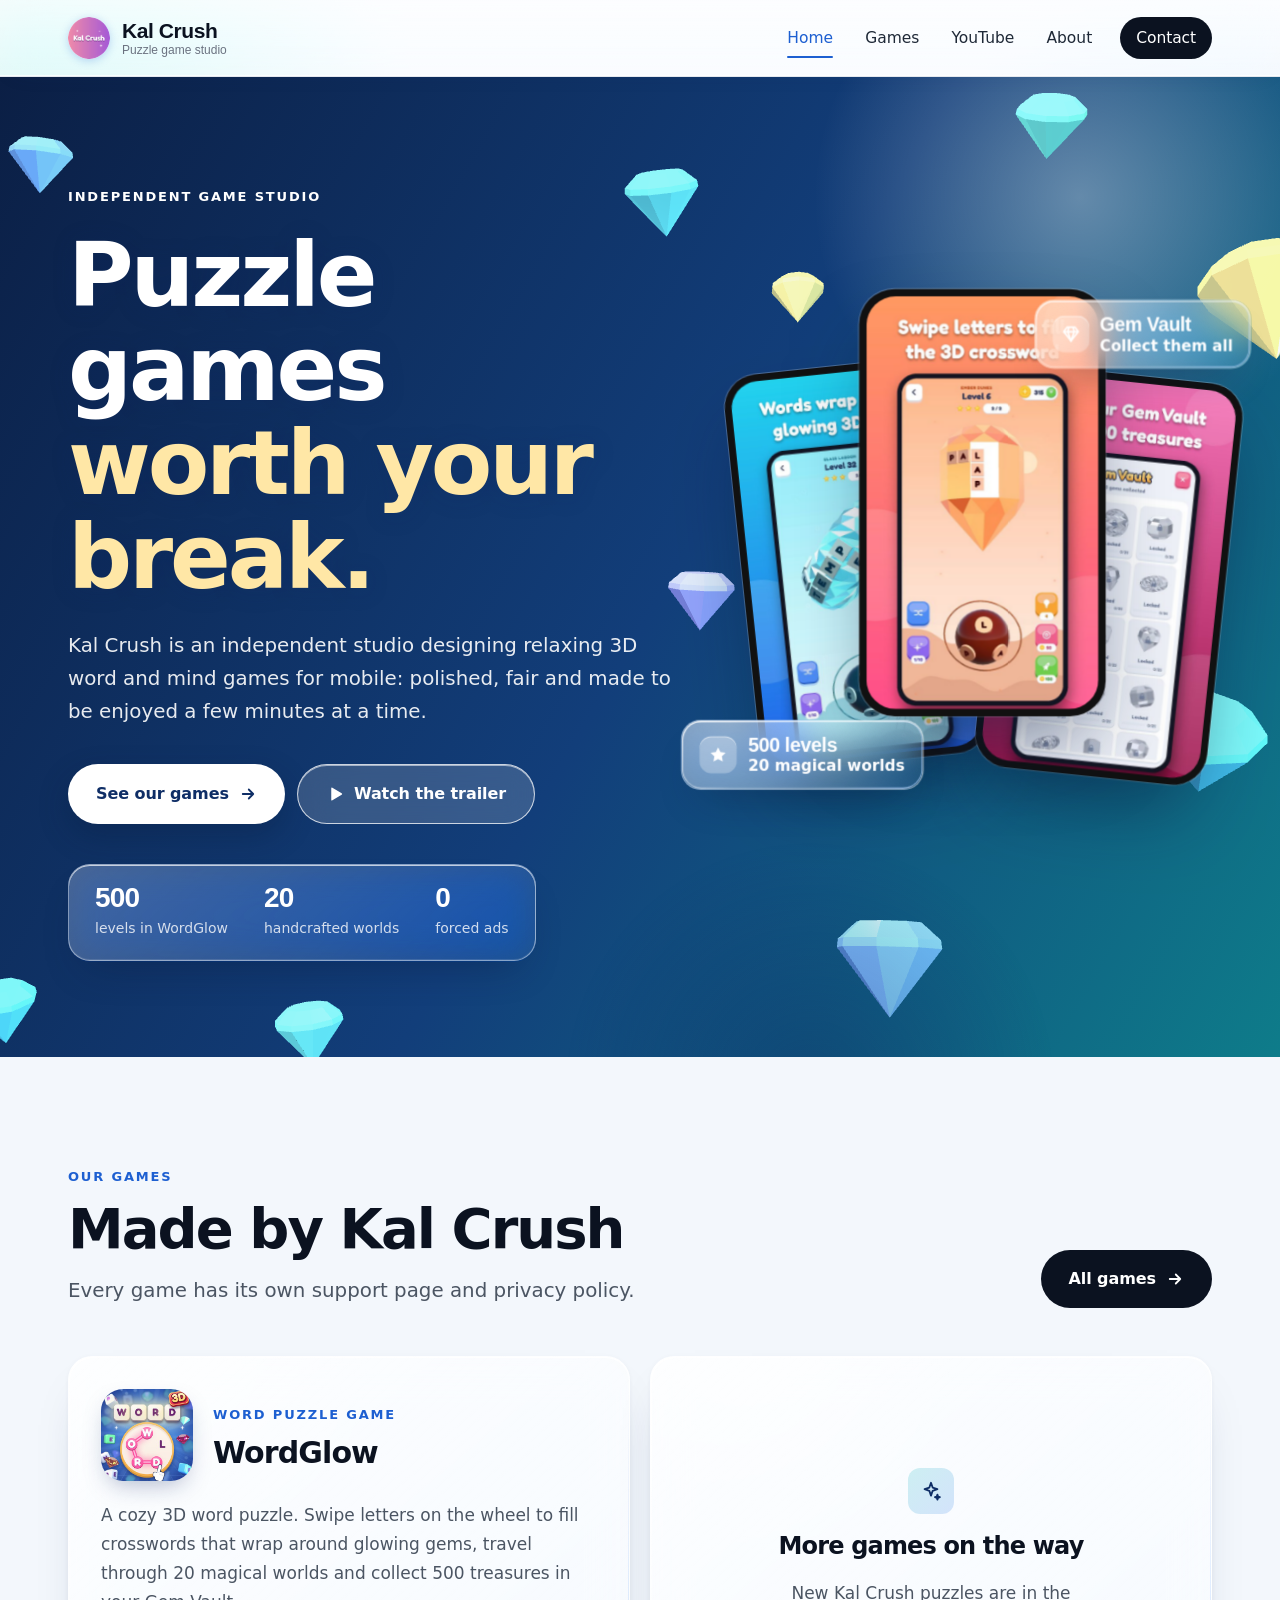
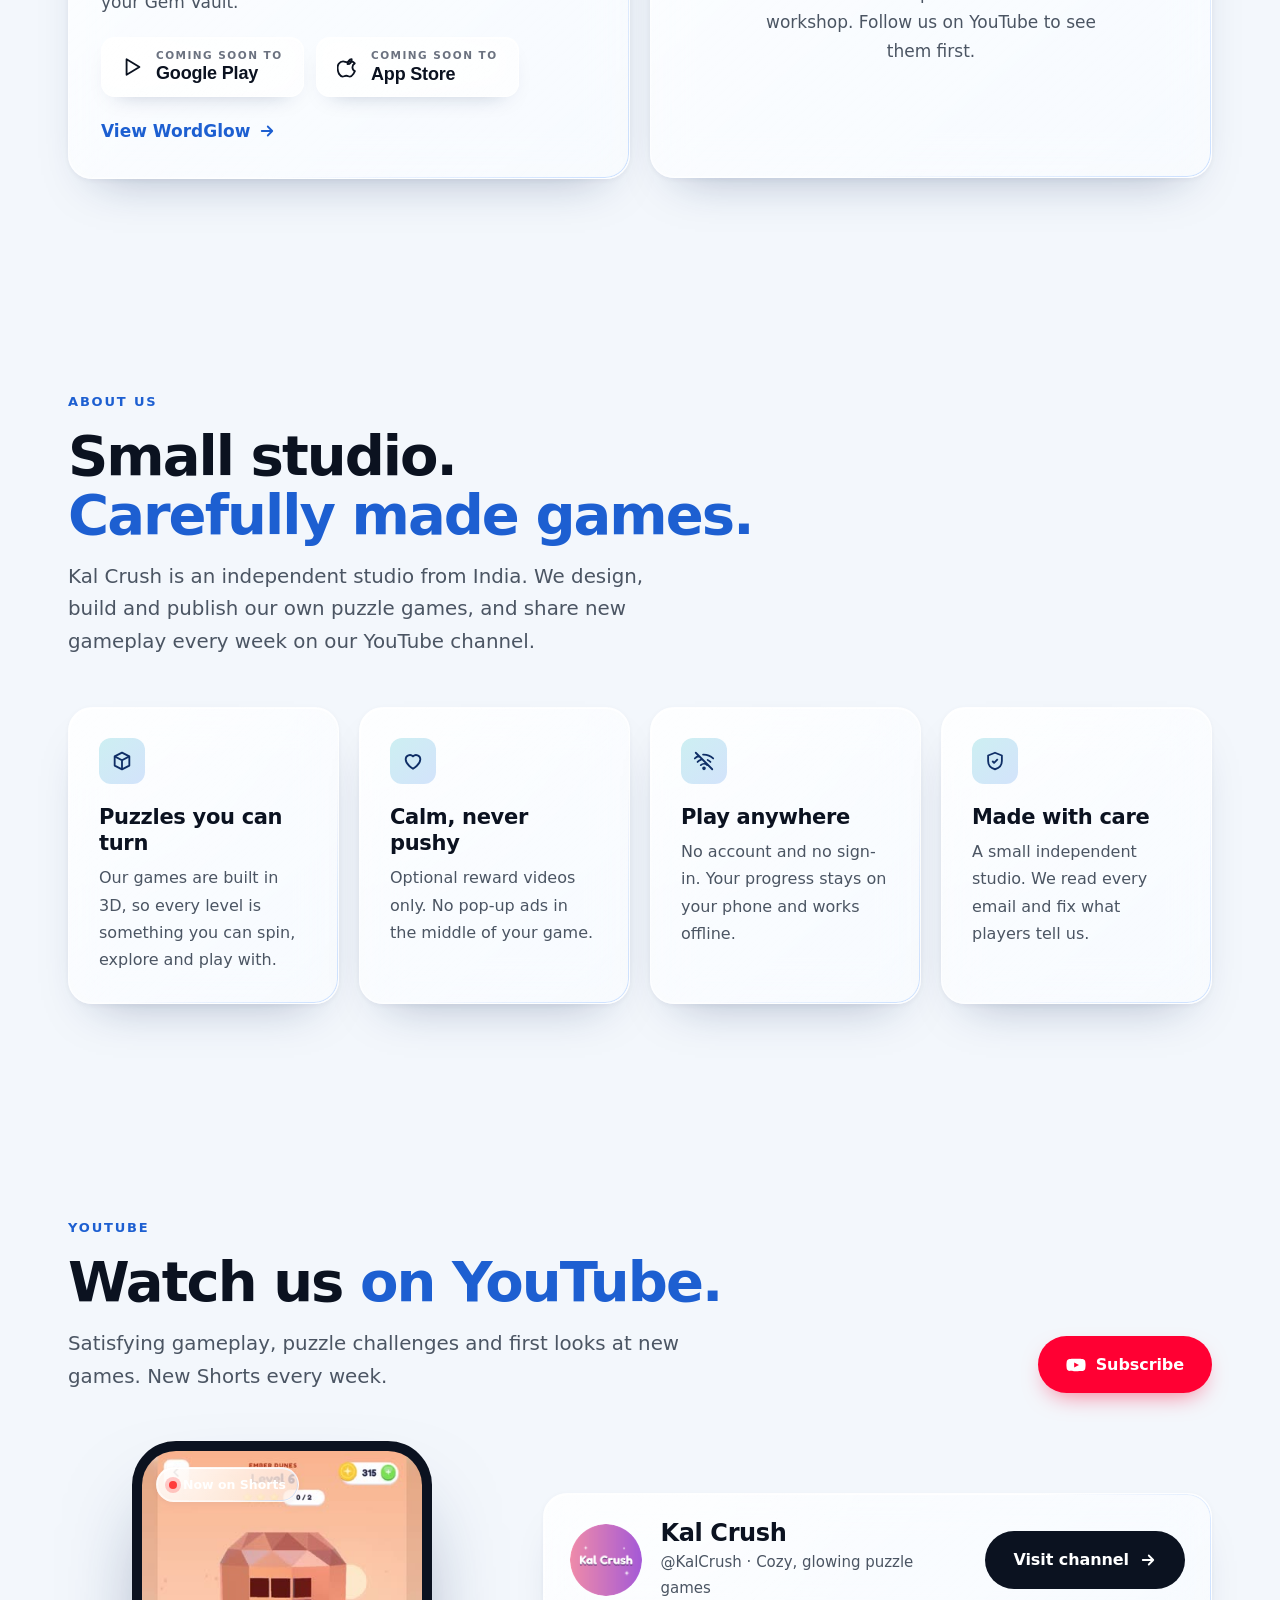
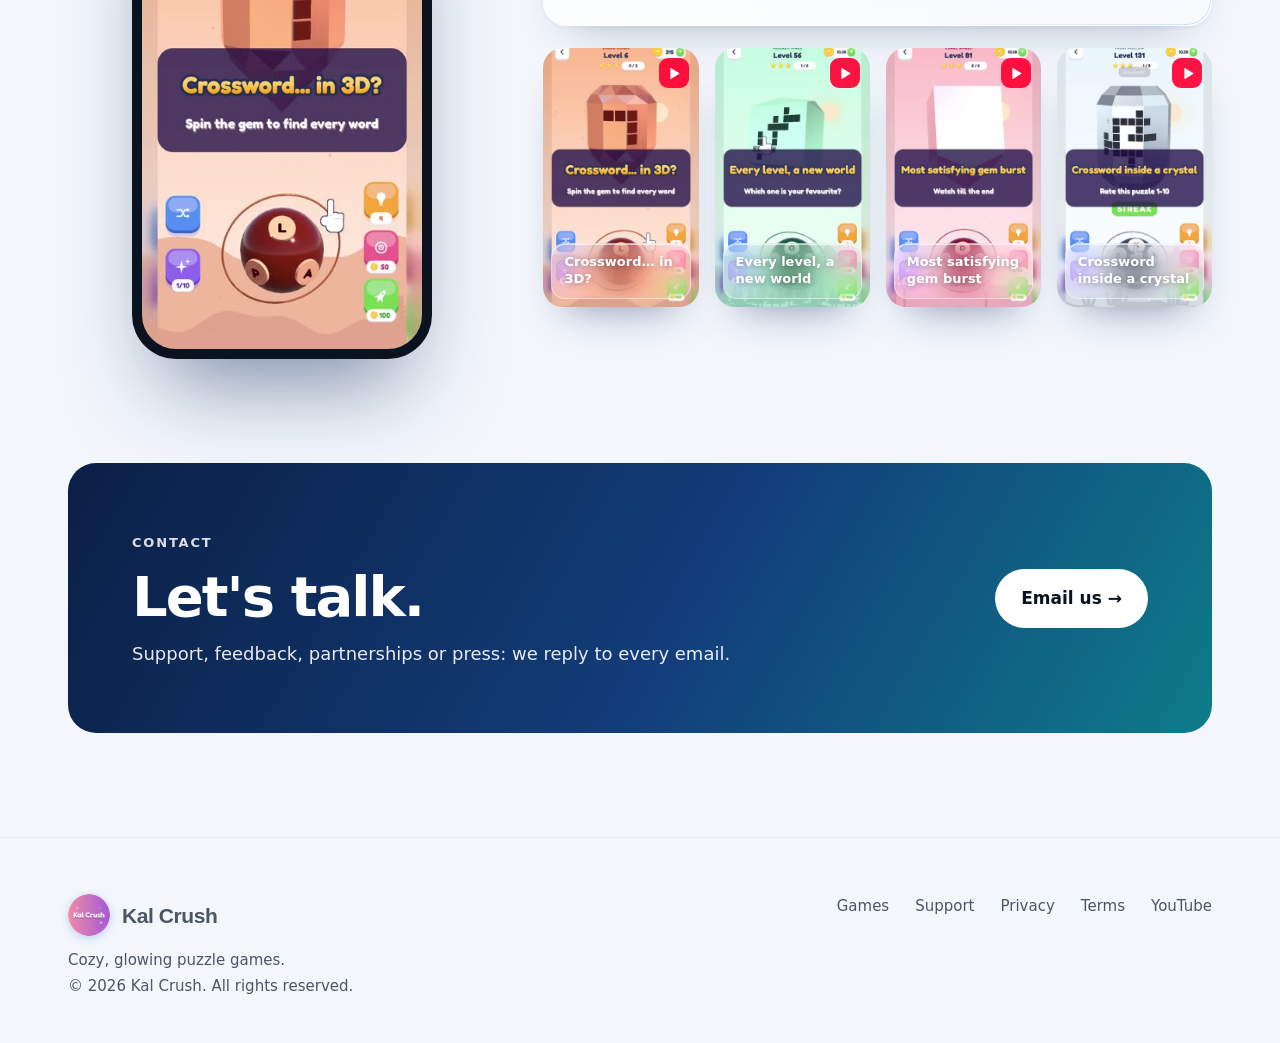
==== commit 1d7b7564: "Uniform page background, cache-busting" ====
--- a/index.html
+++ b/index.html
@@ -16,7 +16,7 @@
 <link rel="preconnect" href="https://fonts.googleapis.com">
 <link rel="preconnect" href="https://fonts.gstatic.com" crossorigin>
 <link href="https://fonts.googleapis.com/css2?family=Inter:wght@400;500;600;700&family=Plus+Jakarta+Sans:wght@600;700;800&display=swap" rel="stylesheet">
-<link rel="stylesheet" href="assets/style.css">
+<link rel="stylesheet" href="assets/style.css?v=3">
 <script>document.documentElement.classList.add("js")</script>
 </head>
 <body>
@@ -171,8 +171,8 @@
     </nav>
   </div>
 </footer>
-<script src="assets/site.js"></script>
+<script src="assets/site.js?v=3"></script>
 <script src="assets/three.min.js"></script>
-<script src="assets/gems3d.js"></script>
+<script src="assets/gems3d.js?v=3"></script>
 </body>
 </html>
--- a/assets/style.css
+++ b/assets/style.css
@@ -372,3 +372,14 @@
 .nav a.btn-dark{transition:transform .2s var(--ease),box-shadow .25s ease,background .2s ease}
 .nav a.btn-dark:hover{transform:translateY(-2px);box-shadow:0 10px 22px -8px rgba(11,18,32,.55)}
 .btn:active,.nav a.btn-dark:active{transform:translateY(0) scale(.96);box-shadow:none;transition-duration:.08s}
+
+/* one uniform page background (no seams between sections) */
+body{background:#F3F7FC}
+body::before{content:"";position:fixed;inset:0;z-index:-1;pointer-events:none;
+  background:
+    radial-gradient(45vw 45vw at 0% 15%,rgba(45,212,191,.28),transparent 70%),
+    radial-gradient(50vw 50vw at 100% 45%,rgba(96,165,250,.30),transparent 70%),
+    radial-gradient(45vw 40vw at 45% 105%,rgba(252,211,77,.22),transparent 70%)}
+.has-liquid .liquid{display:none}
+.has-liquid{overflow:visible}
+.section-tint{background:transparent!important;border:0!important}
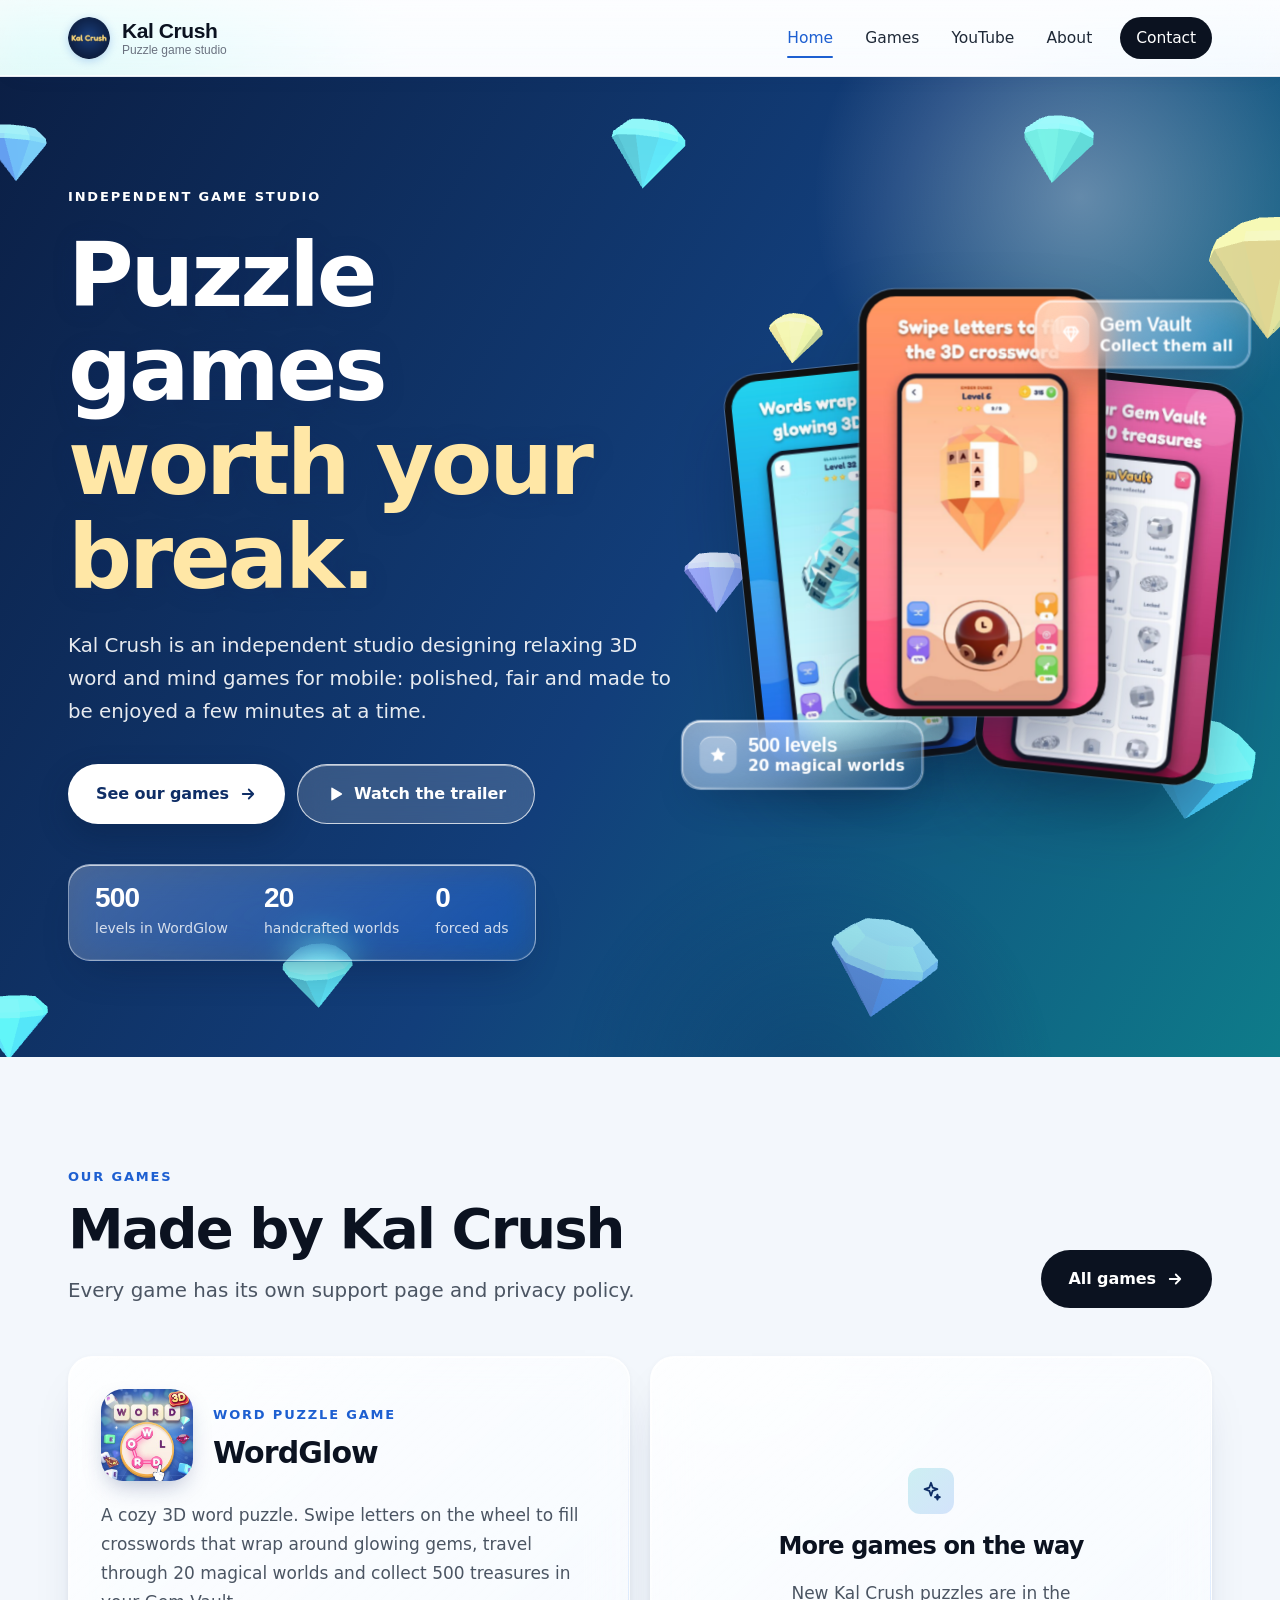
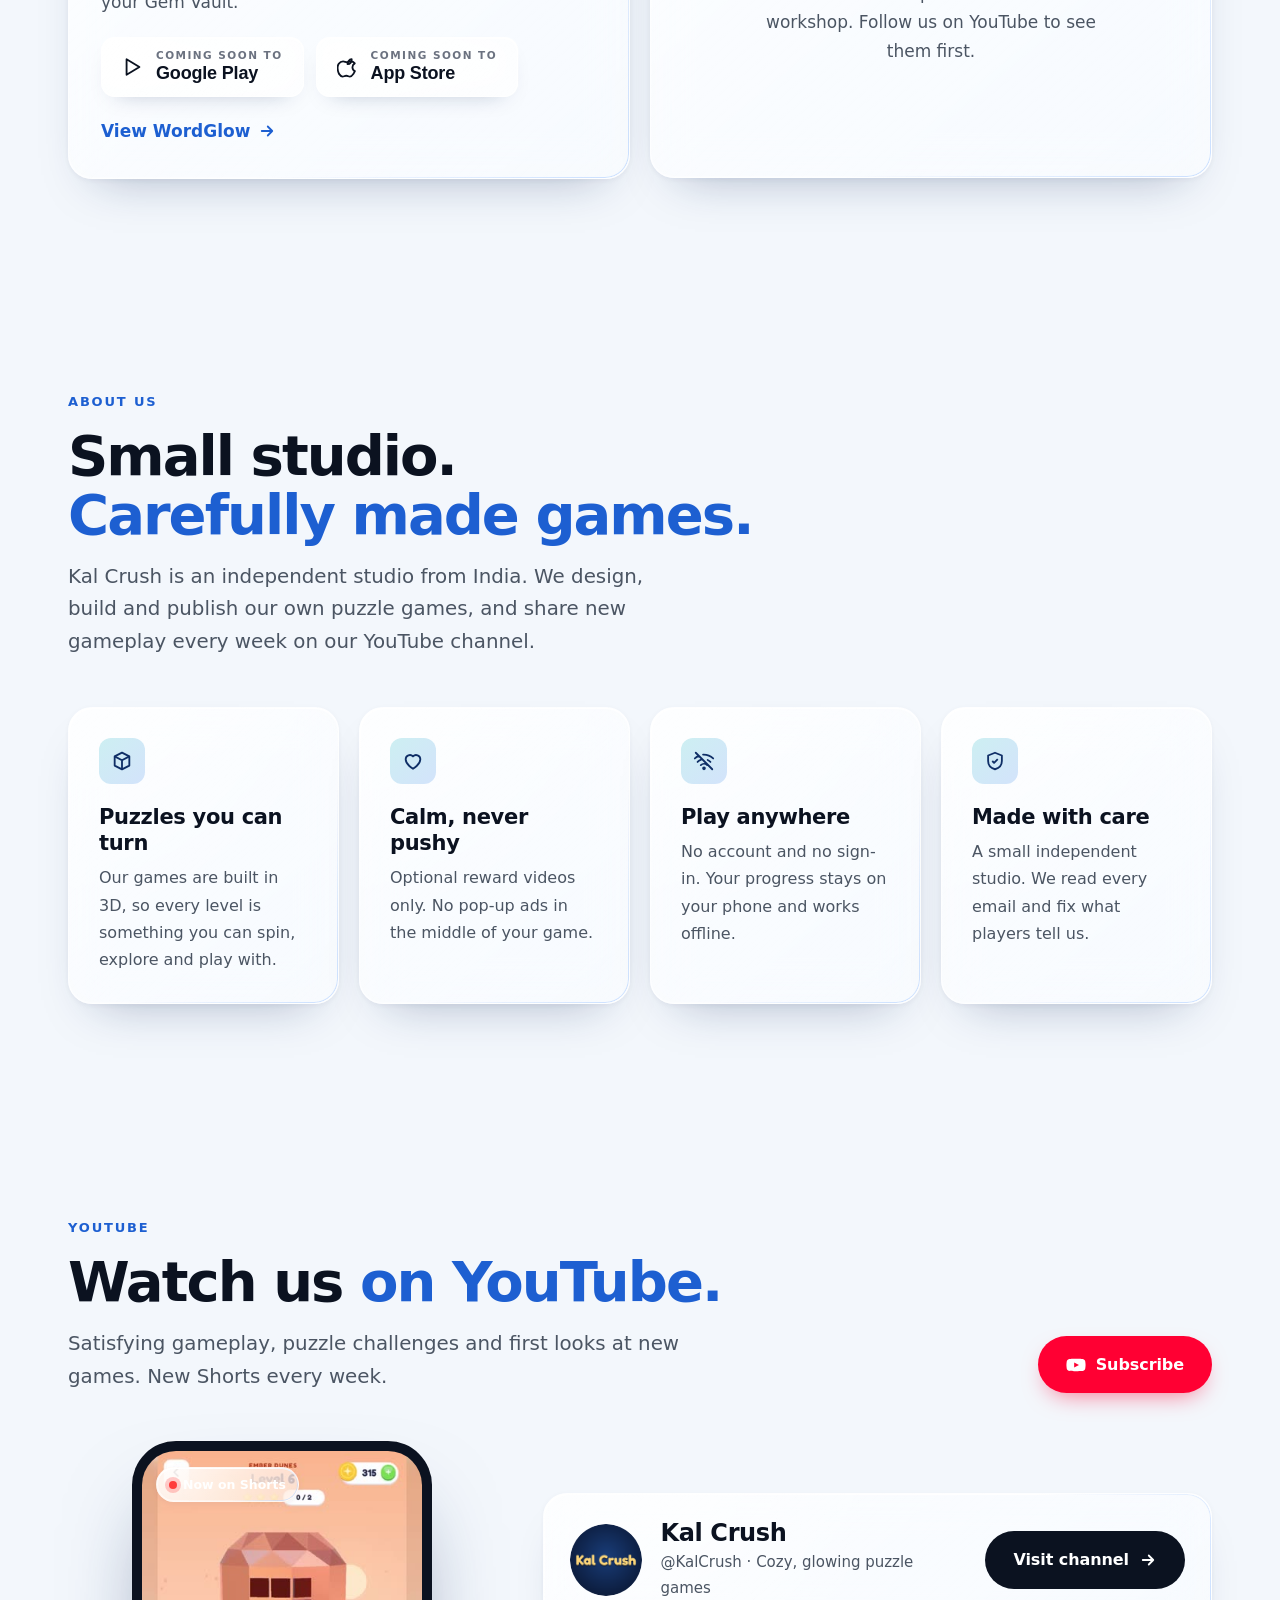
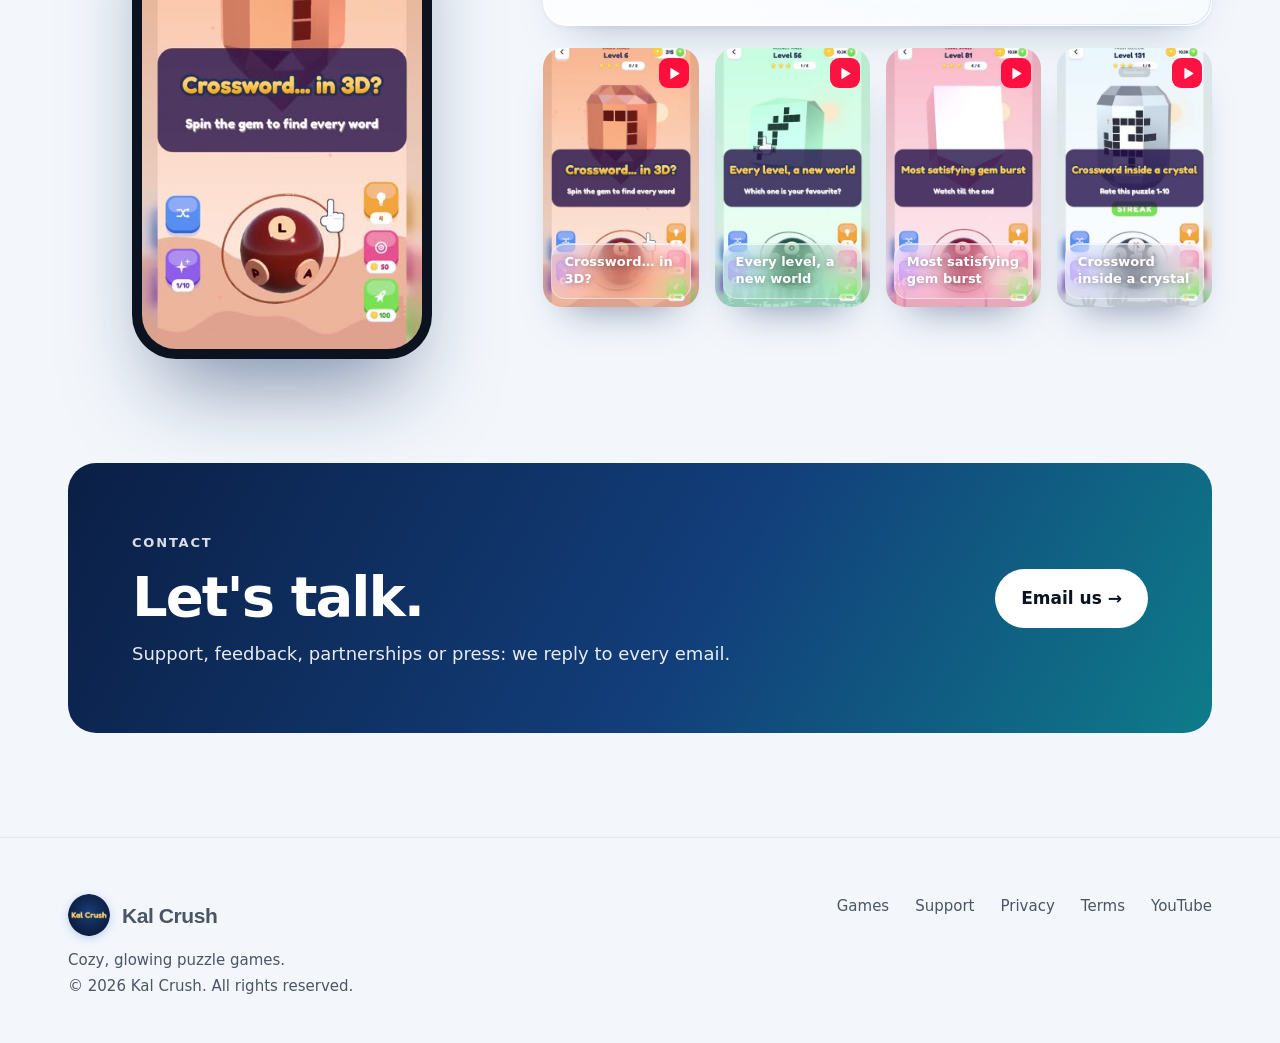
==== commit 5d40dad0: "New Navy Gold logo, favicon and share image" ====
--- a/index.html
+++ b/index.html
@@ -8,15 +8,15 @@
 <meta property="og:title" content="Kal Crush | Cozy, glowing puzzle games">
 <meta property="og:description" content="Kal Crush is an independent studio making cozy 3D puzzle and word games for mobile, including WordGlow.">
 <meta property="og:type" content="website">
-<meta property="og:image" content="https://kalcrush.online/assets/img/og-kalcrush.jpg">
+<meta property="og:image" content="https://kalcrush.online/assets/img/og-kalcrush.jpg?v=4">
 <meta property="og:site_name" content="Kal Crush">
 <meta name="theme-color" content="#0F2E66">
-<link rel="icon" type="image/png" href="assets/img/favicon.png">
-<link rel="apple-touch-icon" href="assets/img/apple-touch-icon.png">
+<link rel="icon" type="image/png" href="assets/img/favicon.png?v=4">
+<link rel="apple-touch-icon" href="assets/img/apple-touch-icon.png?v=4">
 <link rel="preconnect" href="https://fonts.googleapis.com">
 <link rel="preconnect" href="https://fonts.gstatic.com" crossorigin>
 <link href="https://fonts.googleapis.com/css2?family=Inter:wght@400;500;600;700&family=Plus+Jakarta+Sans:wght@600;700;800&display=swap" rel="stylesheet">
-<link rel="stylesheet" href="assets/style.css?v=3">
+<link rel="stylesheet" href="assets/style.css?v=4">
 <script>document.documentElement.classList.add("js")</script>
 </head>
 <body>
@@ -24,7 +24,7 @@
 <header class="site-header">
   <div class="wrap">
     <a class="brand" href="index.html" aria-label="Kal Crush home">
-      <img src="assets/img/logo-96.png" alt="" width="42" height="42"><span class="brand-name">Kal Crush<span class="brand-sub">Puzzle game studio</span></span>
+      <img src="assets/img/logo-96.png?v=4" alt="" width="42" height="42"><span class="brand-name">Kal Crush<span class="brand-sub">Puzzle game studio</span></span>
     </a>
     <nav class="nav" aria-label="Main">
       <a href="index.html" aria-current="page">Home</a>
@@ -132,7 +132,7 @@
       </div>
       <div>
         <div class="channel glass">
-          <img src="assets/img/logo-160.png" alt="Kal Crush logo" width="72" height="72">
+          <img src="assets/img/logo-160.png?v=4" alt="Kal Crush logo" width="72" height="72">
           <div class="grow"><h3>Kal Crush</h3><p>@KalCrush &middot; Cozy, glowing puzzle games</p></div>
           <a class="btn btn-dark" href="https://www.youtube.com/@KalCrush">Visit channel <svg viewBox="0 0 24 24" fill="none" stroke="currentColor" stroke-width="2.4" stroke-linecap="round" stroke-linejoin="round"><path d="M5 12h14M13 6l6 6-6 6"/></svg></a>
         </div>
@@ -159,7 +159,7 @@
 <footer class="site-footer">
   <div class="wrap">
     <div>
-      <a class="brand" href="index.html"><img src="assets/img/logo-96.png" alt="" width="42" height="42"><span class="brand-name">Kal Crush</span></a>
+      <a class="brand" href="index.html"><img src="assets/img/logo-96.png?v=4" alt="" width="42" height="42"><span class="brand-name">Kal Crush</span></a>
       <p style="margin:12px 0 0">Cozy, glowing puzzle games.<br>&copy; 2026 Kal Crush. All rights reserved.</p>
     </div>
     <nav aria-label="Footer">
@@ -171,8 +171,8 @@
     </nav>
   </div>
 </footer>
-<script src="assets/site.js?v=3"></script>
+<script src="assets/site.js?v=4"></script>
 <script src="assets/three.min.js"></script>
-<script src="assets/gems3d.js?v=3"></script>
+<script src="assets/gems3d.js?v=4"></script>
 </body>
 </html>
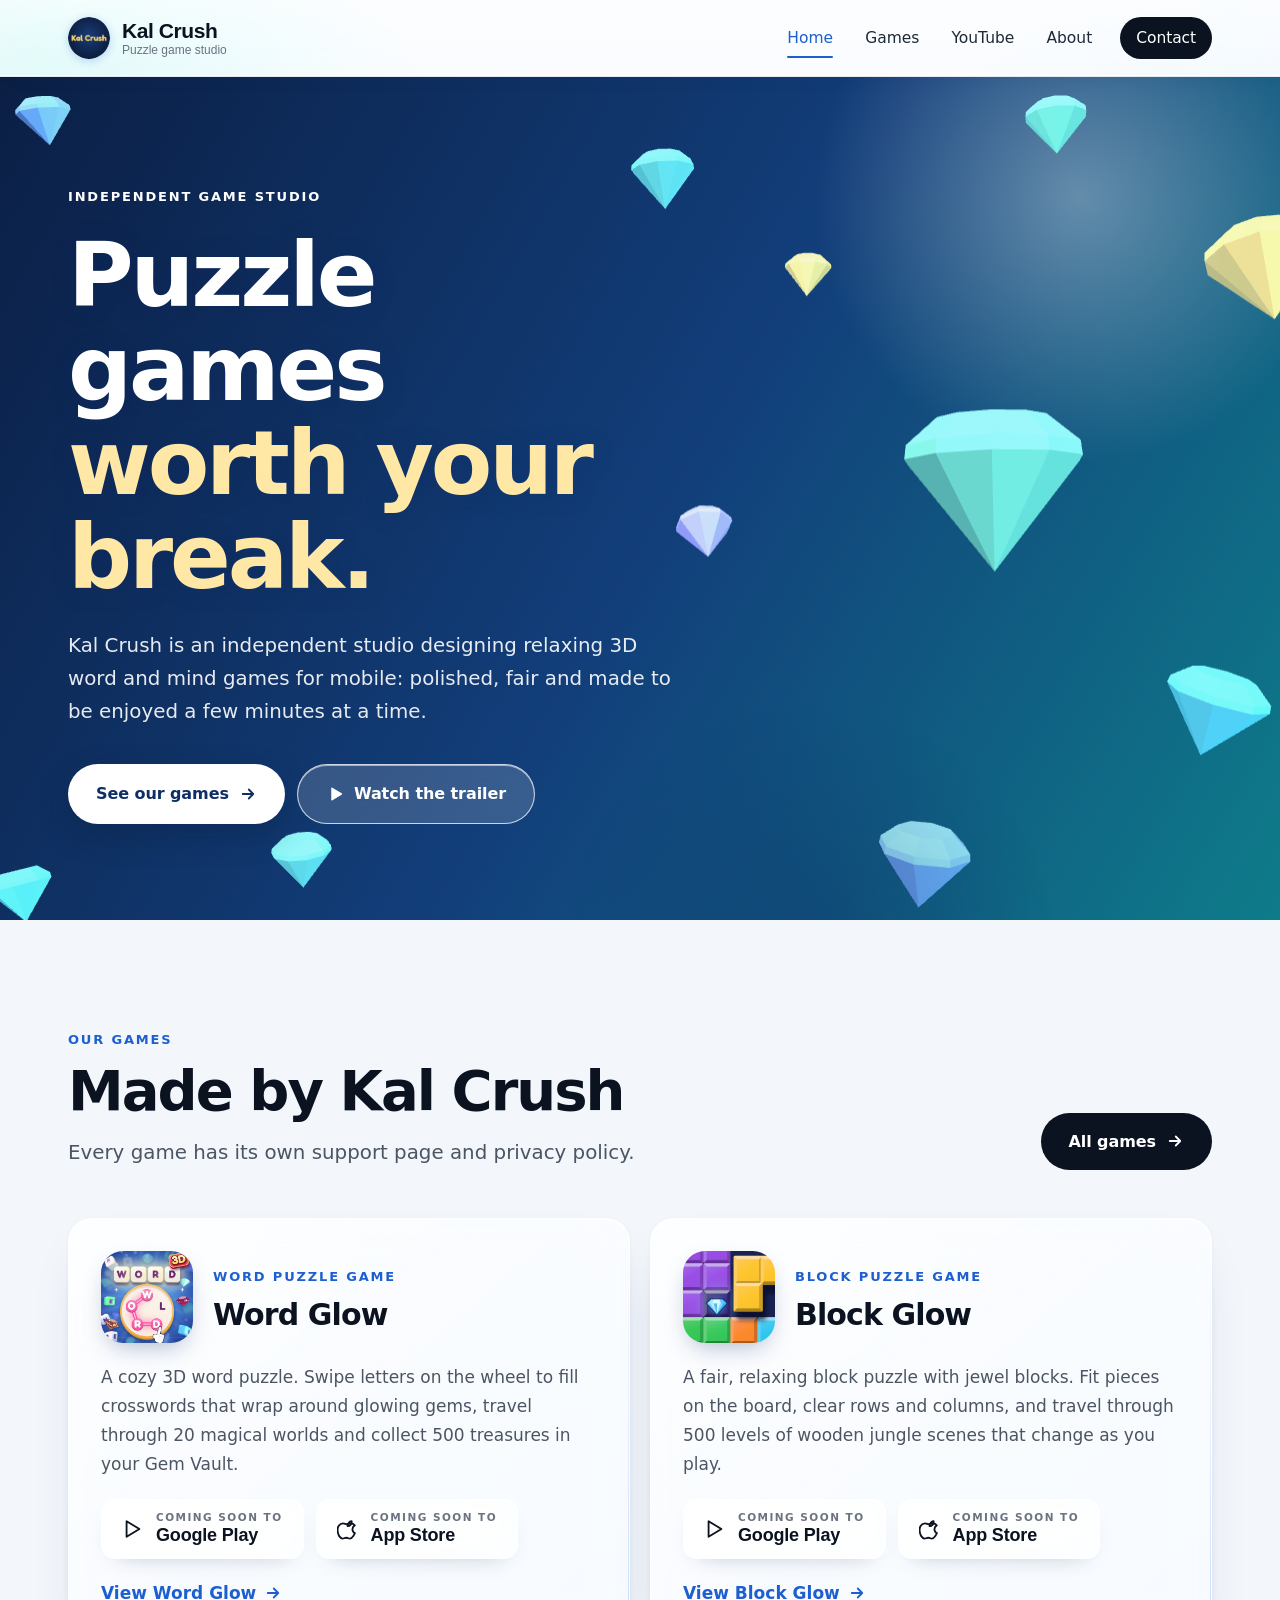
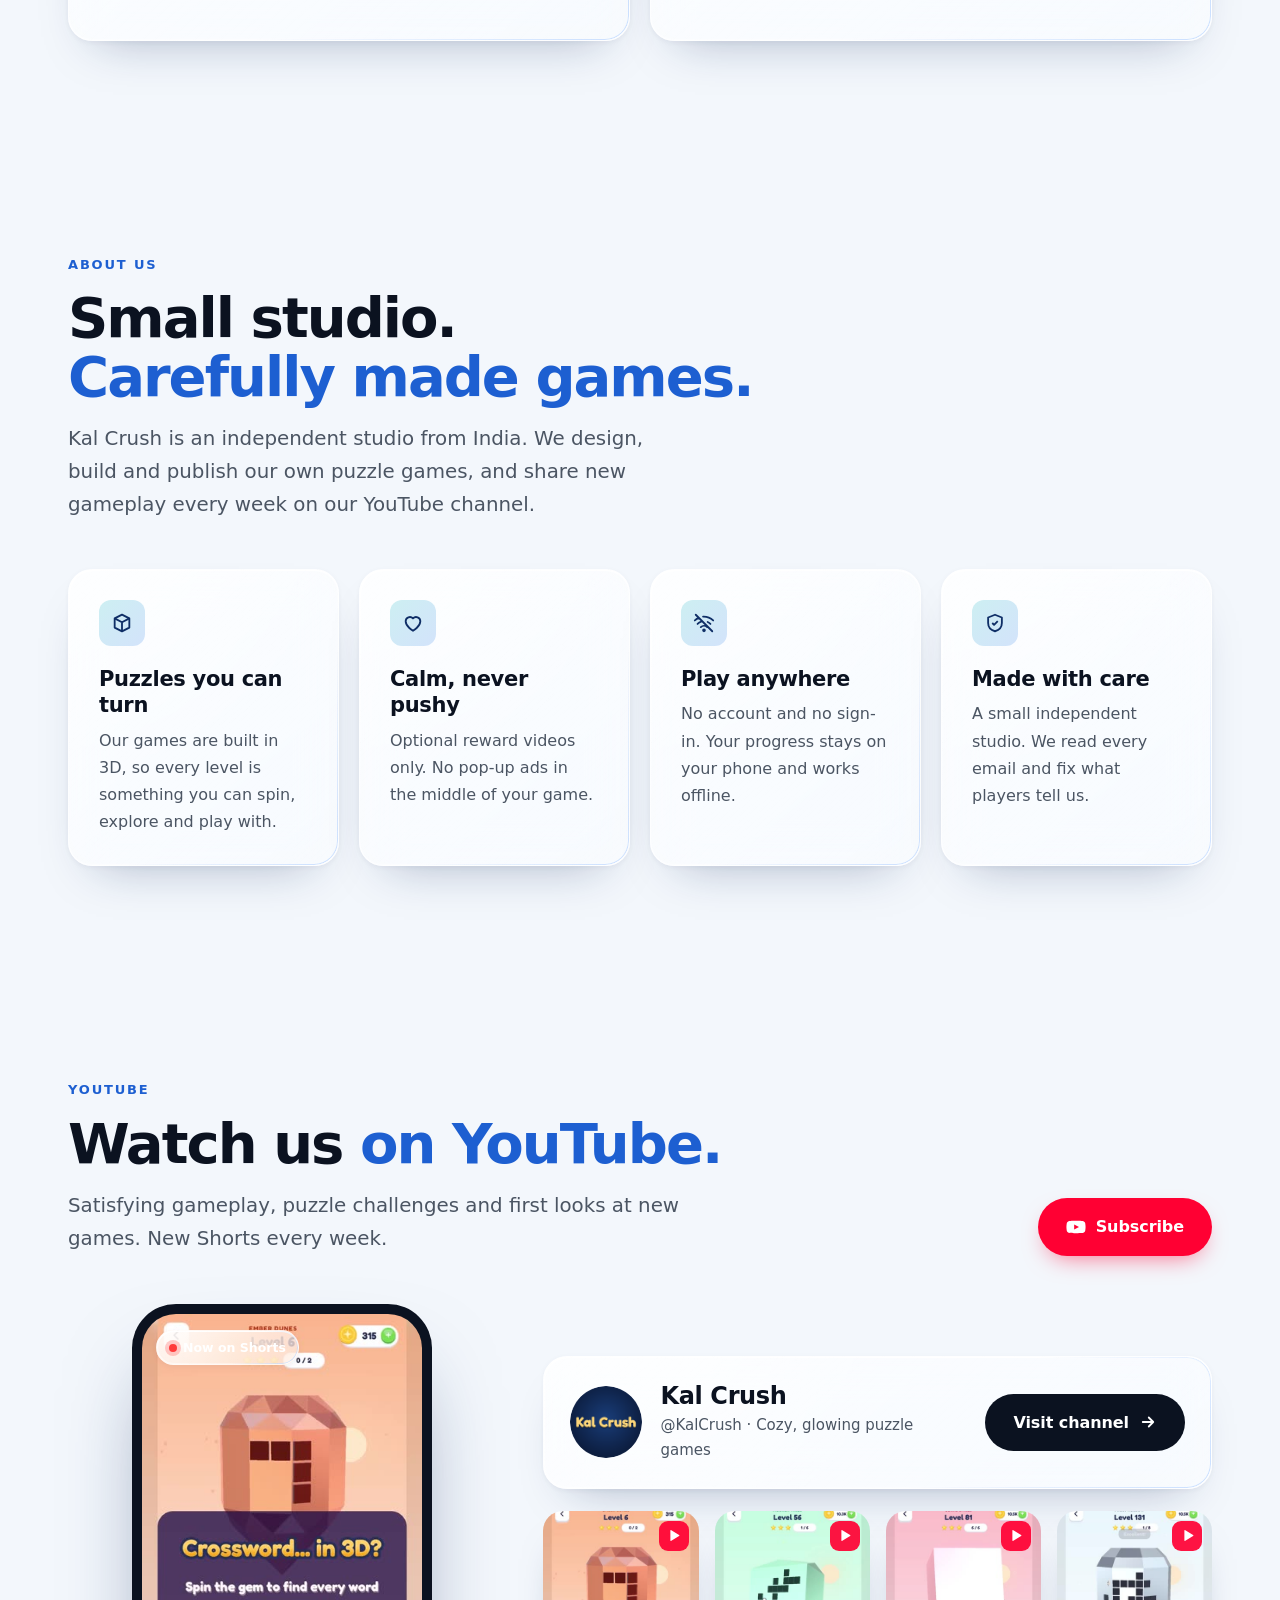
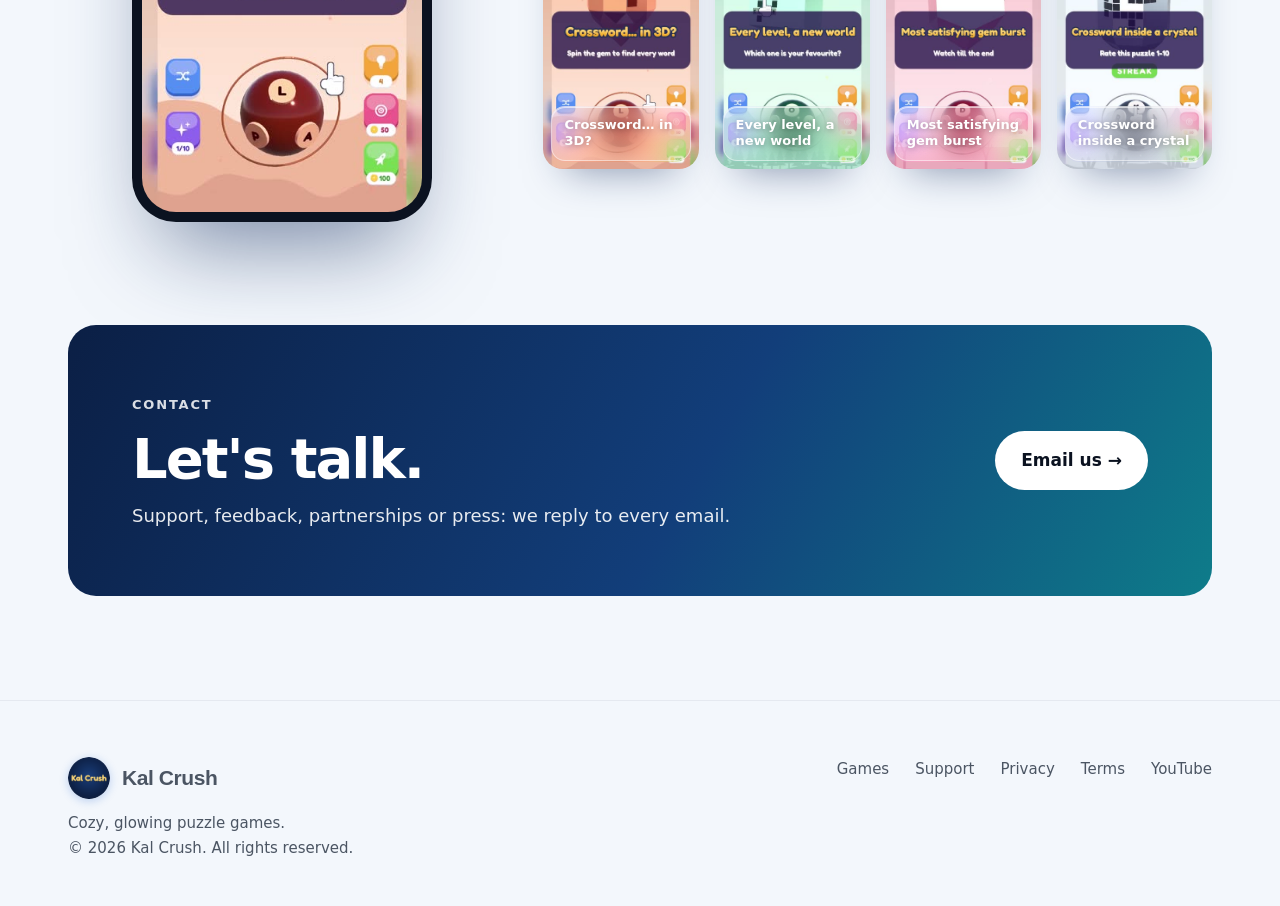
==== commit cd91844e: "New hero, Word Glow name, add Block Glow game pages" ====
--- a/index.html
+++ b/index.html
@@ -4,19 +4,19 @@
 <meta charset="utf-8">
 <meta name="viewport" content="width=device-width, initial-scale=1">
 <title>Kal Crush | Cozy, glowing puzzle games</title>
-<meta name="description" content="Kal Crush is an independent studio making cozy 3D puzzle and word games for mobile, including WordGlow.">
+<meta name="description" content="Kal Crush is an independent studio making cozy 3D puzzle and word games for mobile, including Word Glow and Block Glow.">
 <meta property="og:title" content="Kal Crush | Cozy, glowing puzzle games">
-<meta property="og:description" content="Kal Crush is an independent studio making cozy 3D puzzle and word games for mobile, including WordGlow.">
+<meta property="og:description" content="Kal Crush is an independent studio making cozy 3D puzzle and word games for mobile, including Word Glow and Block Glow.">
 <meta property="og:type" content="website">
-<meta property="og:image" content="https://kalcrush.online/assets/img/og-kalcrush.jpg?v=4">
+<meta property="og:image" content="https://kalcrush.online/assets/img/og-kalcrush.jpg?v=7">
 <meta property="og:site_name" content="Kal Crush">
 <meta name="theme-color" content="#0F2E66">
-<link rel="icon" type="image/png" href="assets/img/favicon.png?v=4">
-<link rel="apple-touch-icon" href="assets/img/apple-touch-icon.png?v=4">
+<link rel="icon" type="image/png" href="assets/img/favicon.png?v=7">
+<link rel="apple-touch-icon" href="assets/img/apple-touch-icon.png?v=7">
 <link rel="preconnect" href="https://fonts.googleapis.com">
 <link rel="preconnect" href="https://fonts.gstatic.com" crossorigin>
 <link href="https://fonts.googleapis.com/css2?family=Inter:wght@400;500;600;700&family=Plus+Jakarta+Sans:wght@600;700;800&display=swap" rel="stylesheet">
-<link rel="stylesheet" href="assets/style.css?v=4">
+<link rel="stylesheet" href="assets/style.css?v=7">
 <script>document.documentElement.classList.add("js")</script>
 </head>
 <body>
@@ -24,7 +24,7 @@
 <header class="site-header">
   <div class="wrap">
     <a class="brand" href="index.html" aria-label="Kal Crush home">
-      <img src="assets/img/logo-96.png?v=4" alt="" width="42" height="42"><span class="brand-name">Kal Crush<span class="brand-sub">Puzzle game studio</span></span>
+      <img src="assets/img/logo-96.png?v=7" alt="" width="42" height="42"><span class="brand-name">Kal Crush<span class="brand-sub">Puzzle game studio</span></span>
     </a>
     <nav class="nav" aria-label="Main">
       <a href="index.html" aria-current="page">Home</a>
@@ -38,7 +38,8 @@
   <div class="mobile-menu glass" id="mobile-menu">
     <a href="index.html">Home</a>
     <a href="apps/index.html">Games</a>
-    <a href="apps/wordglow/index.html">WordGlow</a>
+    <a href="apps/wordglow/index.html">Word Glow</a>
+    <a href="apps/blockglow/index.html">Block Glow</a>
     <a href="index.html#youtube">YouTube</a>
     <a href="index.html#about">About</a>
     <a href="apps/wordglow/support/index.html">Support</a>
@@ -47,7 +48,7 @@
 </header>
 <main id="main">
 
-<section class="hero" data-gems="10">
+<section class="hero" data-gems="11">
   <div class="wrap">
     <div>
       <div class="eyebrow">Independent game studio</div>
@@ -57,20 +58,6 @@
       <div class="hero-actions">
         <a class="btn btn-accent" href="apps/index.html">See our games <svg viewBox="0 0 24 24" fill="none" stroke="currentColor" stroke-width="2.4" stroke-linecap="round" stroke-linejoin="round"><path d="M5 12h14M13 6l6 6-6 6"/></svg></a>
         <a class="btn btn-ghost" href="https://youtu.be/ySBZs0bSlvU"><svg viewBox="0 0 24 24" fill="currentColor"><path d="M7 4.5v15a1 1 0 0 0 1.5.86l12.4-7.5a1 1 0 0 0 0-1.72L8.5 3.64A1 1 0 0 0 7 4.5z"/></svg> Watch the trailer</a>
-      </div>
-      <div class="hero-meta">
-        <div><b>500</b><span>levels in WordGlow</span></div>
-        <div><b>20</b><span>handcrafted worlds</span></div>
-        <div><b>0</b><span>forced ads</span></div>
-      </div>
-    </div>
-    <div class="phone-stack" aria-hidden="true">
-      <div class="tilt-inner" data-tilt="12" data-tilt-area=".hero">
-        <div class="phone p1"><img src="assets/img/wordglow-shot-2.jpg" alt=""></div>
-        <div class="phone p2"><img src="assets/img/wordglow-shot-1.jpg" alt=""></div>
-        <div class="phone p3"><img src="assets/img/wordglow-shot-6.jpg" alt=""></div>
-        <div class="glass glass-badge b1"><span class="dot"><svg viewBox="0 0 24 24" fill="currentColor"><path d="m12 2.8 2.8 5.8 6.4.9-4.6 4.5 1.1 6.3L12 17.3l-5.7 3 1.1-6.3L2.8 9.5l6.4-.9z"/></svg></span><span><b>500 levels</b>20 magical worlds</span></div>
-        <div class="glass glass-badge b2"><span class="dot"><svg viewBox="0 0 24 24" fill="none" stroke="currentColor" stroke-width="2" stroke-linejoin="round"><path d="M7 3.5h10l4 5.5-9 11.5L3 9z"/><path d="M3 9h18M9.5 3.5 8 9l4 11.5L16 9l-1.5-5.5"/></svg></span><span><b>Gem Vault</b>Collect them all</span></div>
       </div>
     </div>
   </div>
@@ -87,18 +74,23 @@
     <div class="grid" style="grid-template-columns:repeat(auto-fit,minmax(300px,1fr))">
       <article class="game-card" data-tilt="5">
   <div class="game-top">
-    <img src="assets/img/wordglow-icon.jpg" alt="WordGlow app icon" width="96" height="96">
-    <div><div class="eyebrow">Word puzzle game</div><h3>WordGlow</h3></div>
+    <img src="assets/img/wordglow-icon.jpg" alt="Word Glow app icon" width="96" height="96">
+    <div><div class="eyebrow">Word puzzle game</div><h3>Word Glow</h3></div>
   </div>
   <p>A cozy 3D word puzzle. Swipe letters on the wheel to fill crosswords that wrap around glowing gems,
   travel through 20 magical worlds and collect 500 treasures in your Gem Vault.</p>
   <div class="stores"><span class="store-btn"><svg viewBox="0 0 24 24" fill="none" stroke="currentColor" stroke-width="2" stroke-linejoin="round"><path d="M5 3.5v17l14-8.5z"/></svg><span><small>Coming soon to</small><b>Google Play</b></span></span><span class="store-btn"><svg viewBox="0 0 24 24" fill="none" stroke="currentColor" stroke-width="2" stroke-linecap="round" stroke-linejoin="round"><path d="M16 3.5c-1.2.1-2.6.9-3.4 1.9-.7.9-1.3 2.2-1.1 3.5 1.3.1 2.7-.7 3.5-1.7.8-1 1.2-2.3 1-3.7z"/><path d="M19.5 16.6c-.5 1.2-.8 1.7-1.5 2.7-1 1.4-2.3 3.2-4 3.2-1.5 0-1.9-1-3.9-1s-2.5 1-4 1c-1.7 0-2.9-1.6-3.9-3C.5 15.6.2 11 1.9 8.5 3.1 6.8 4.9 5.8 6.6 5.8c1.7 0 2.8 1 4.3 1 1.4 0 2.2-1 4.3-1 1.5 0 3.1.8 4.2 2.2-3.7 2-3.1 7.3.1 8.6z"/></svg><span><small>Coming soon to</small><b>App Store</b></span></span></div>
-  <a class="more-link" href="apps/wordglow/index.html">View WordGlow <svg viewBox="0 0 24 24" fill="none" stroke="currentColor" stroke-width="2.4" stroke-linecap="round" stroke-linejoin="round"><path d="M5 12h14M13 6l6 6-6 6"/></svg></a>
+  <a class="more-link" href="apps/wordglow/index.html">View Word Glow <svg viewBox="0 0 24 24" fill="none" stroke="currentColor" stroke-width="2.4" stroke-linecap="round" stroke-linejoin="round"><path d="M5 12h14M13 6l6 6-6 6"/></svg></a>
 </article>
-      <article class="game-card soon-card">
-  <div class="icon-chip" style="margin:0 auto"><svg viewBox="0 0 24 24" fill="none" stroke="currentColor" stroke-width="2" stroke-linejoin="round"><path d="M12 3l1.8 5.2L19 10l-5.2 1.8L12 17l-1.8-5.2L5 10l5.2-1.8z"/><path d="M19 16l.7 2 2 .7-2 .7-.7 2-.7-2-2-.7 2-.7z"/></svg></div>
-  <div class="display">More games on the way</div>
-  <p>New Kal Crush puzzles are in the workshop. Follow us on YouTube to see them first.</p>
+      <article class="game-card" data-tilt="5">
+  <div class="game-top">
+    <img src="assets/img/blockglow-icon.jpg" alt="Block Glow app icon" width="96" height="96">
+    <div><div class="eyebrow">Block puzzle game</div><h3>Block Glow</h3></div>
+  </div>
+  <p>A fair, relaxing block puzzle with jewel blocks. Fit pieces on the board, clear rows and columns, and
+  travel through 500 levels of wooden jungle scenes that change as you play.</p>
+  <div class="stores"><span class="store-btn"><svg viewBox="0 0 24 24" fill="none" stroke="currentColor" stroke-width="2" stroke-linejoin="round"><path d="M5 3.5v17l14-8.5z"/></svg><span><small>Coming soon to</small><b>Google Play</b></span></span><span class="store-btn"><svg viewBox="0 0 24 24" fill="none" stroke="currentColor" stroke-width="2" stroke-linecap="round" stroke-linejoin="round"><path d="M16 3.5c-1.2.1-2.6.9-3.4 1.9-.7.9-1.3 2.2-1.1 3.5 1.3.1 2.7-.7 3.5-1.7.8-1 1.2-2.3 1-3.7z"/><path d="M19.5 16.6c-.5 1.2-.8 1.7-1.5 2.7-1 1.4-2.3 3.2-4 3.2-1.5 0-1.9-1-3.9-1s-2.5 1-4 1c-1.7 0-2.9-1.6-3.9-3C.5 15.6.2 11 1.9 8.5 3.1 6.8 4.9 5.8 6.6 5.8c1.7 0 2.8 1 4.3 1 1.4 0 2.2-1 4.3-1 1.5 0 3.1.8 4.2 2.2-3.7 2-3.1 7.3.1 8.6z"/></svg><span><small>Coming soon to</small><b>App Store</b></span></span></div>
+  <a class="more-link" href="apps/blockglow/index.html">View Block Glow <svg viewBox="0 0 24 24" fill="none" stroke="currentColor" stroke-width="2.4" stroke-linecap="round" stroke-linejoin="round"><path d="M5 12h14M13 6l6 6-6 6"/></svg></a>
 </article>
     </div>
   </div>
@@ -127,12 +119,12 @@
     </div>
     <div class="yt-grid">
       <div class="yt-phone" data-tilt="10">
-        <video src="assets/img/short-loop.mp4" poster="assets/img/short-1.jpg" autoplay muted loop playsinline aria-label="WordGlow gameplay clip"></video>
+        <video src="assets/img/short-loop.mp4" poster="assets/img/short-1.jpg" autoplay muted loop playsinline aria-label="Word Glow gameplay clip"></video>
         <span class="live glass"><i></i> Now on Shorts</span>
       </div>
       <div>
         <div class="channel glass">
-          <img src="assets/img/logo-160.png?v=4" alt="Kal Crush logo" width="72" height="72">
+          <img src="assets/img/logo-160.png?v=7" alt="Kal Crush logo" width="72" height="72">
           <div class="grow"><h3>Kal Crush</h3><p>@KalCrush &middot; Cozy, glowing puzzle games</p></div>
           <a class="btn btn-dark" href="https://www.youtube.com/@KalCrush">Visit channel <svg viewBox="0 0 24 24" fill="none" stroke="currentColor" stroke-width="2.4" stroke-linecap="round" stroke-linejoin="round"><path d="M5 12h14M13 6l6 6-6 6"/></svg></a>
         </div>
@@ -159,7 +151,7 @@
 <footer class="site-footer">
   <div class="wrap">
     <div>
-      <a class="brand" href="index.html"><img src="assets/img/logo-96.png?v=4" alt="" width="42" height="42"><span class="brand-name">Kal Crush</span></a>
+      <a class="brand" href="index.html"><img src="assets/img/logo-96.png?v=7" alt="" width="42" height="42"><span class="brand-name">Kal Crush</span></a>
       <p style="margin:12px 0 0">Cozy, glowing puzzle games.<br>&copy; 2026 Kal Crush. All rights reserved.</p>
     </div>
     <nav aria-label="Footer">
@@ -171,8 +163,8 @@
     </nav>
   </div>
 </footer>
-<script src="assets/site.js?v=4"></script>
+<script src="assets/site.js?v=7"></script>
 <script src="assets/three.min.js"></script>
-<script src="assets/gems3d.js?v=4"></script>
+<script src="assets/gems3d.js?v=7"></script>
 </body>
 </html>
--- a/assets/style.css
+++ b/assets/style.css
@@ -383,3 +383,11 @@
 .has-liquid .liquid{display:none}
 .has-liquid{overflow:visible}
 .section-tint{background:transparent!important;border:0!important}
+
+/* studio hero: centred, no game-specific art */
+.hero.hero-center{padding:150px 0 140px}
+.hero.hero-center .wrap{grid-template-columns:1fr;text-align:center;justify-items:center}
+.hero.hero-center .wrap>div{max-width:820px}
+.hero.hero-center .lead{margin-left:auto;margin-right:auto}
+.hero.hero-center .hero-actions{justify-content:center}
+@media (max-width:640px){.hero.hero-center{padding:96px 0 88px}}
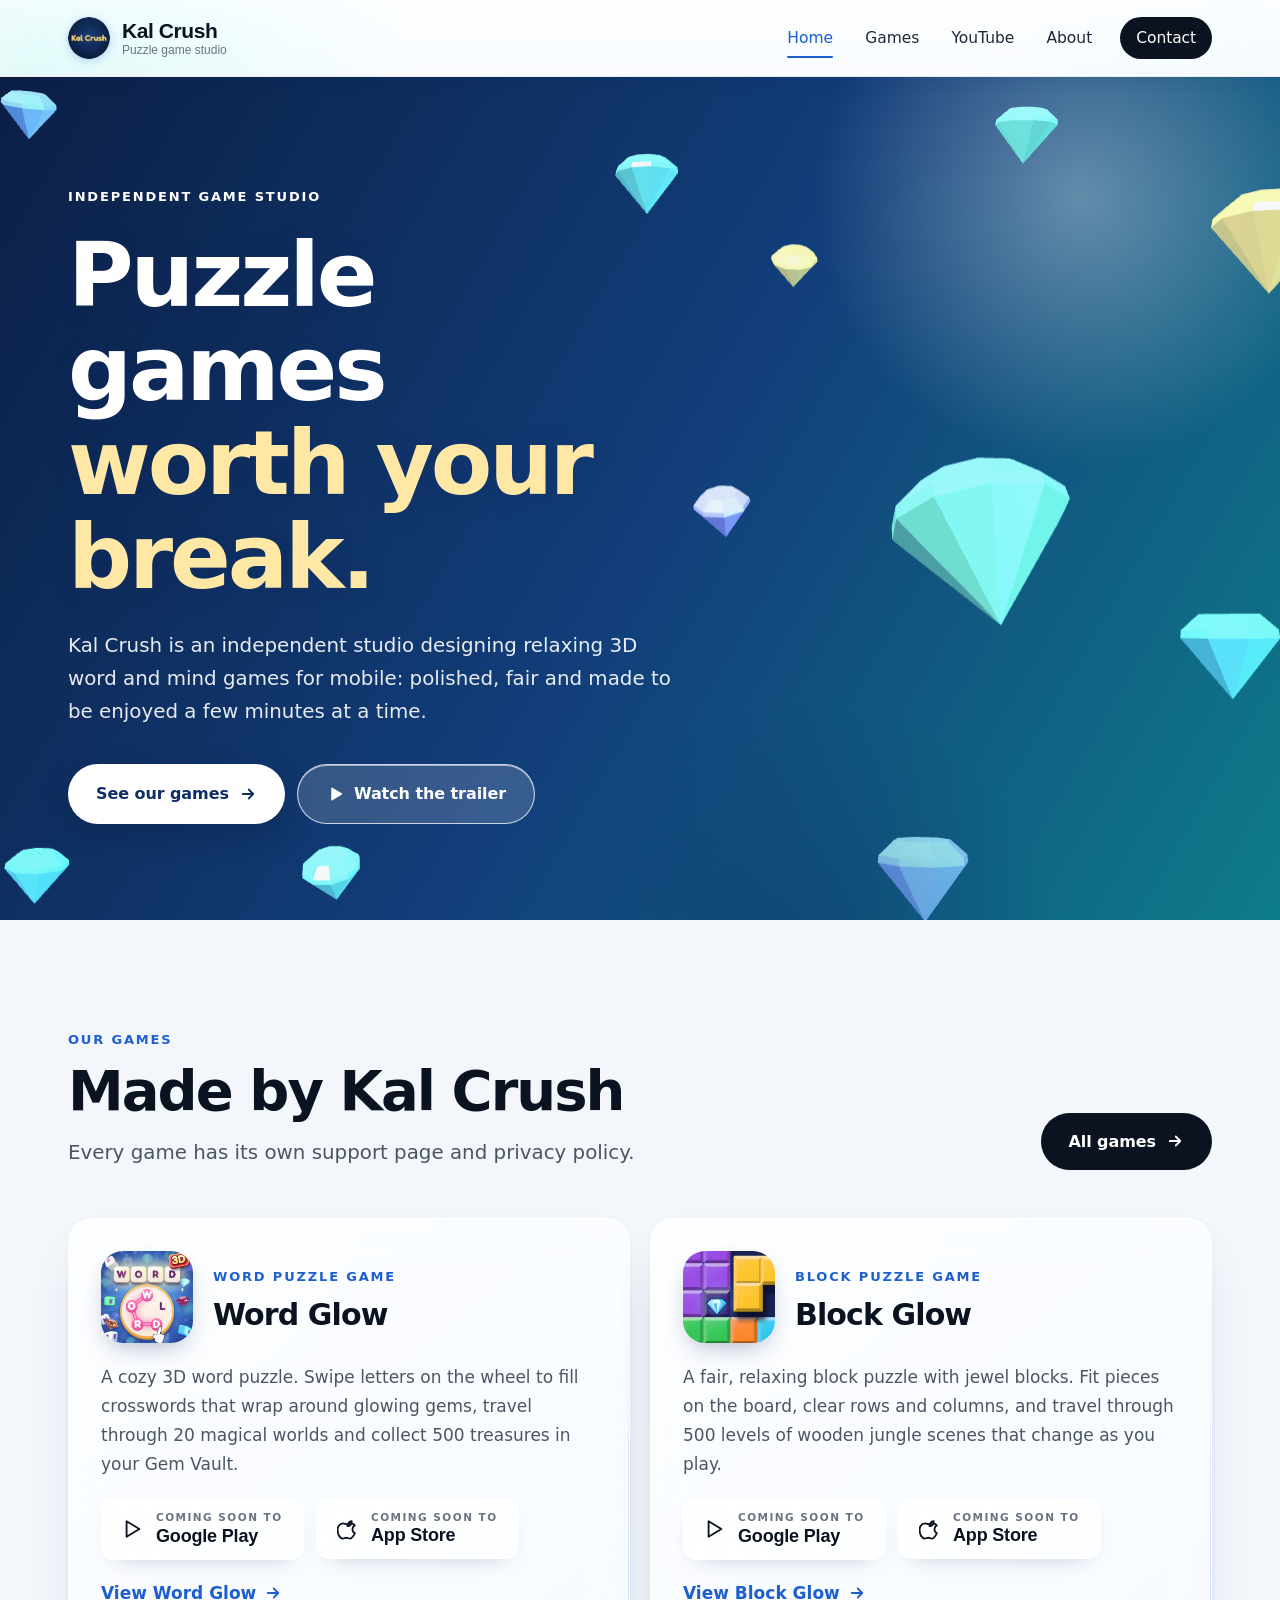
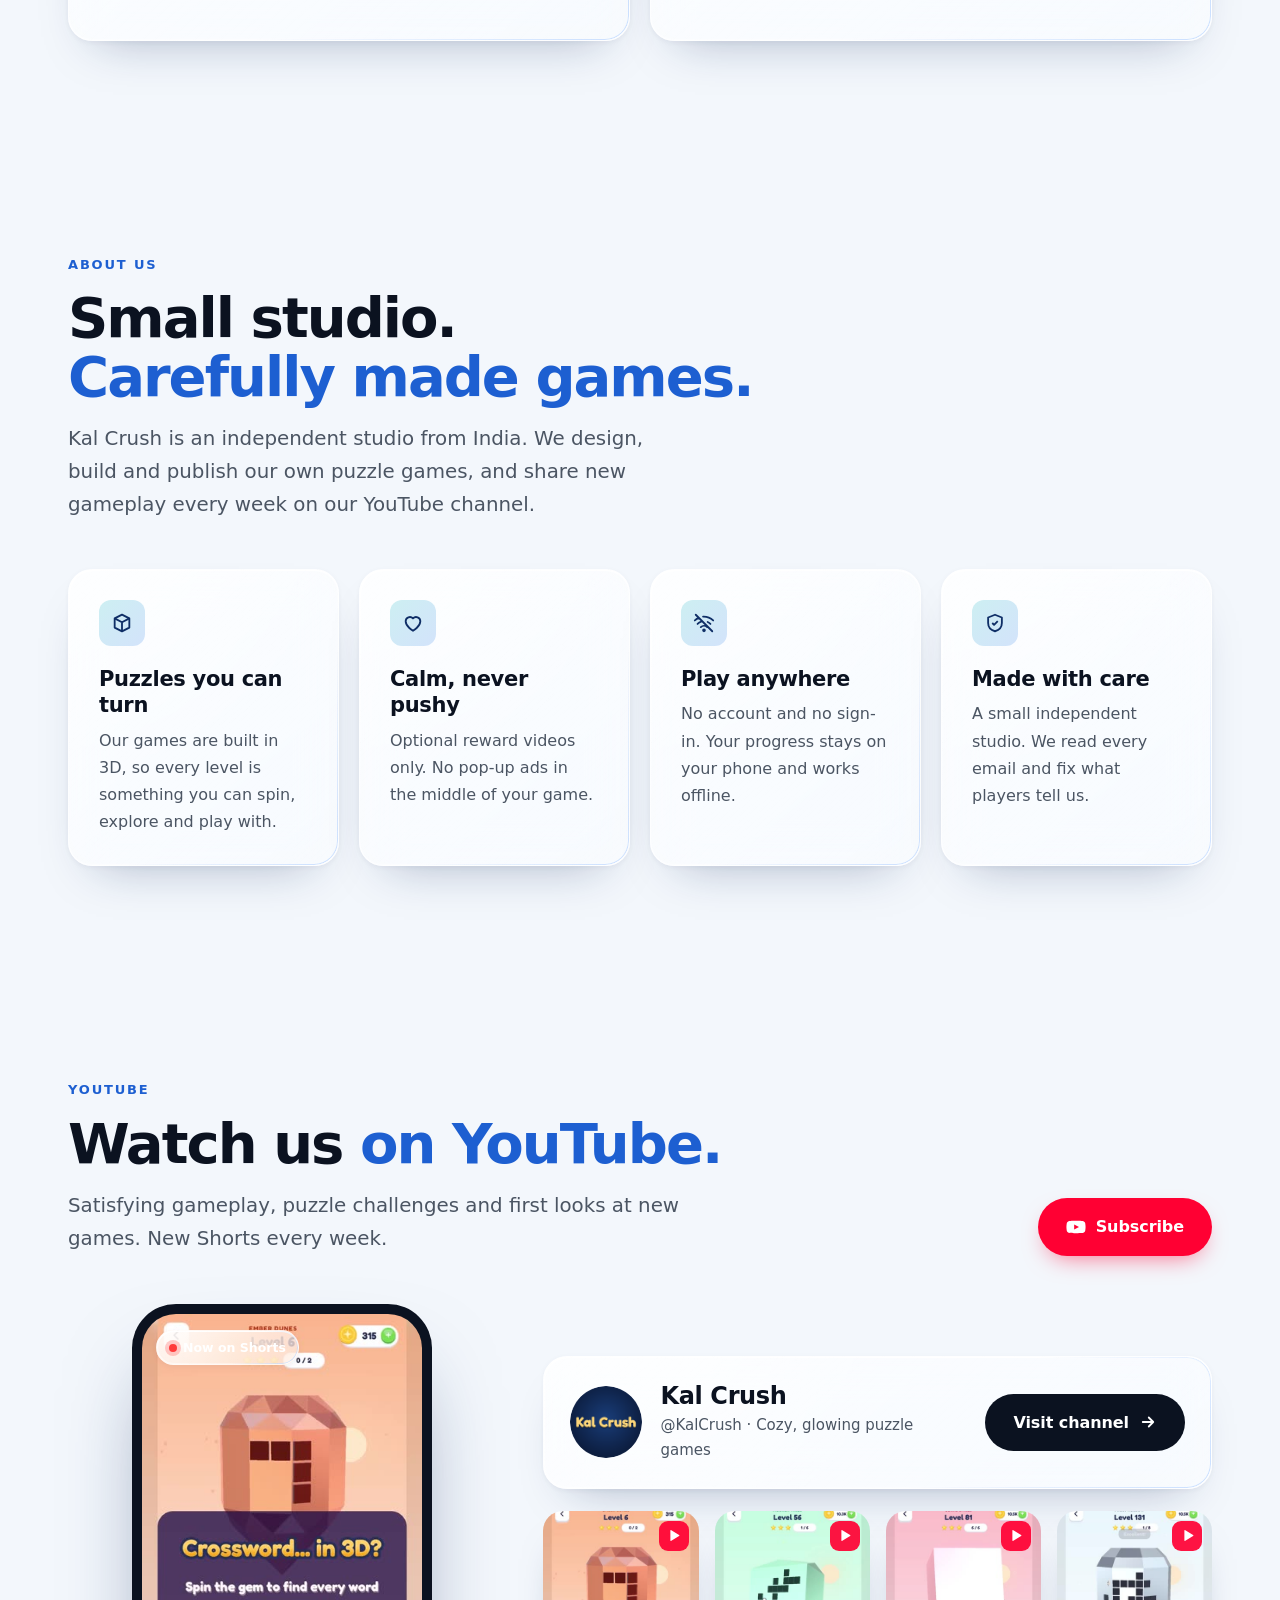
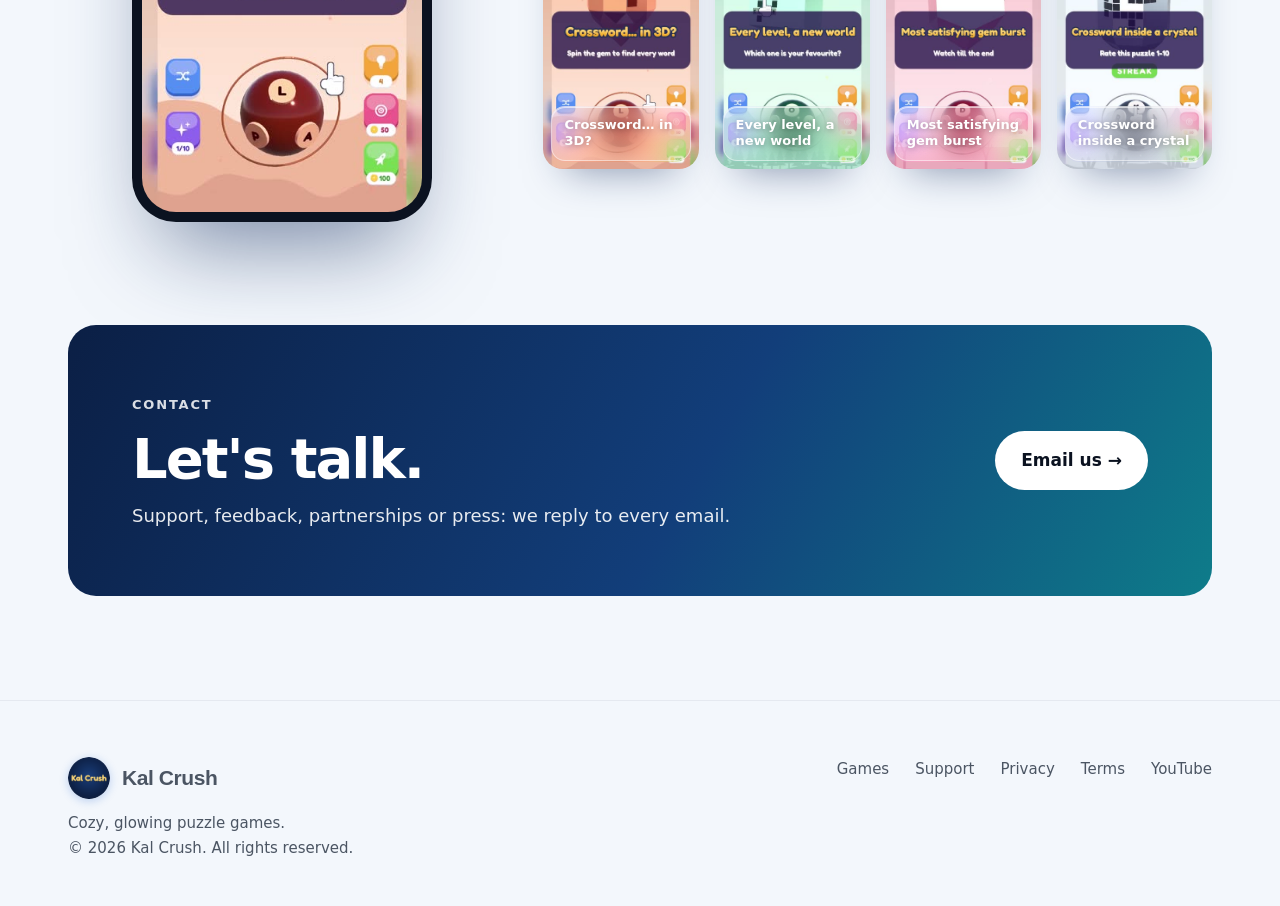
==== commit 2a36d798: "Add Google Analytics (GA4) to all pages Co-Authored-By: Claude Opus 5.5 <noreply@anthropic.com> Clau" ====
--- a/index.html
+++ b/index.html
@@ -18,6 +18,9 @@
 <link href="https://fonts.googleapis.com/css2?family=Inter:wght@400;500;600;700&family=Plus+Jakarta+Sans:wght@600;700;800&display=swap" rel="stylesheet">
 <link rel="stylesheet" href="assets/style.css?v=7">
 <script>document.documentElement.classList.add("js")</script>
+<!-- Google Analytics (GA4) -->
+<script async src="https://www.googletagmanager.com/gtag/js?id=G-4ZETZQ0JL3"></script>
+<script>window.dataLayer=window.dataLayer||[];function gtag(){dataLayer.push(arguments);}gtag('js',new Date());gtag('config','G-4ZETZQ0JL3');</script>
 </head>
 <body>
 <a class="skip" href="#main">Skip to content</a>
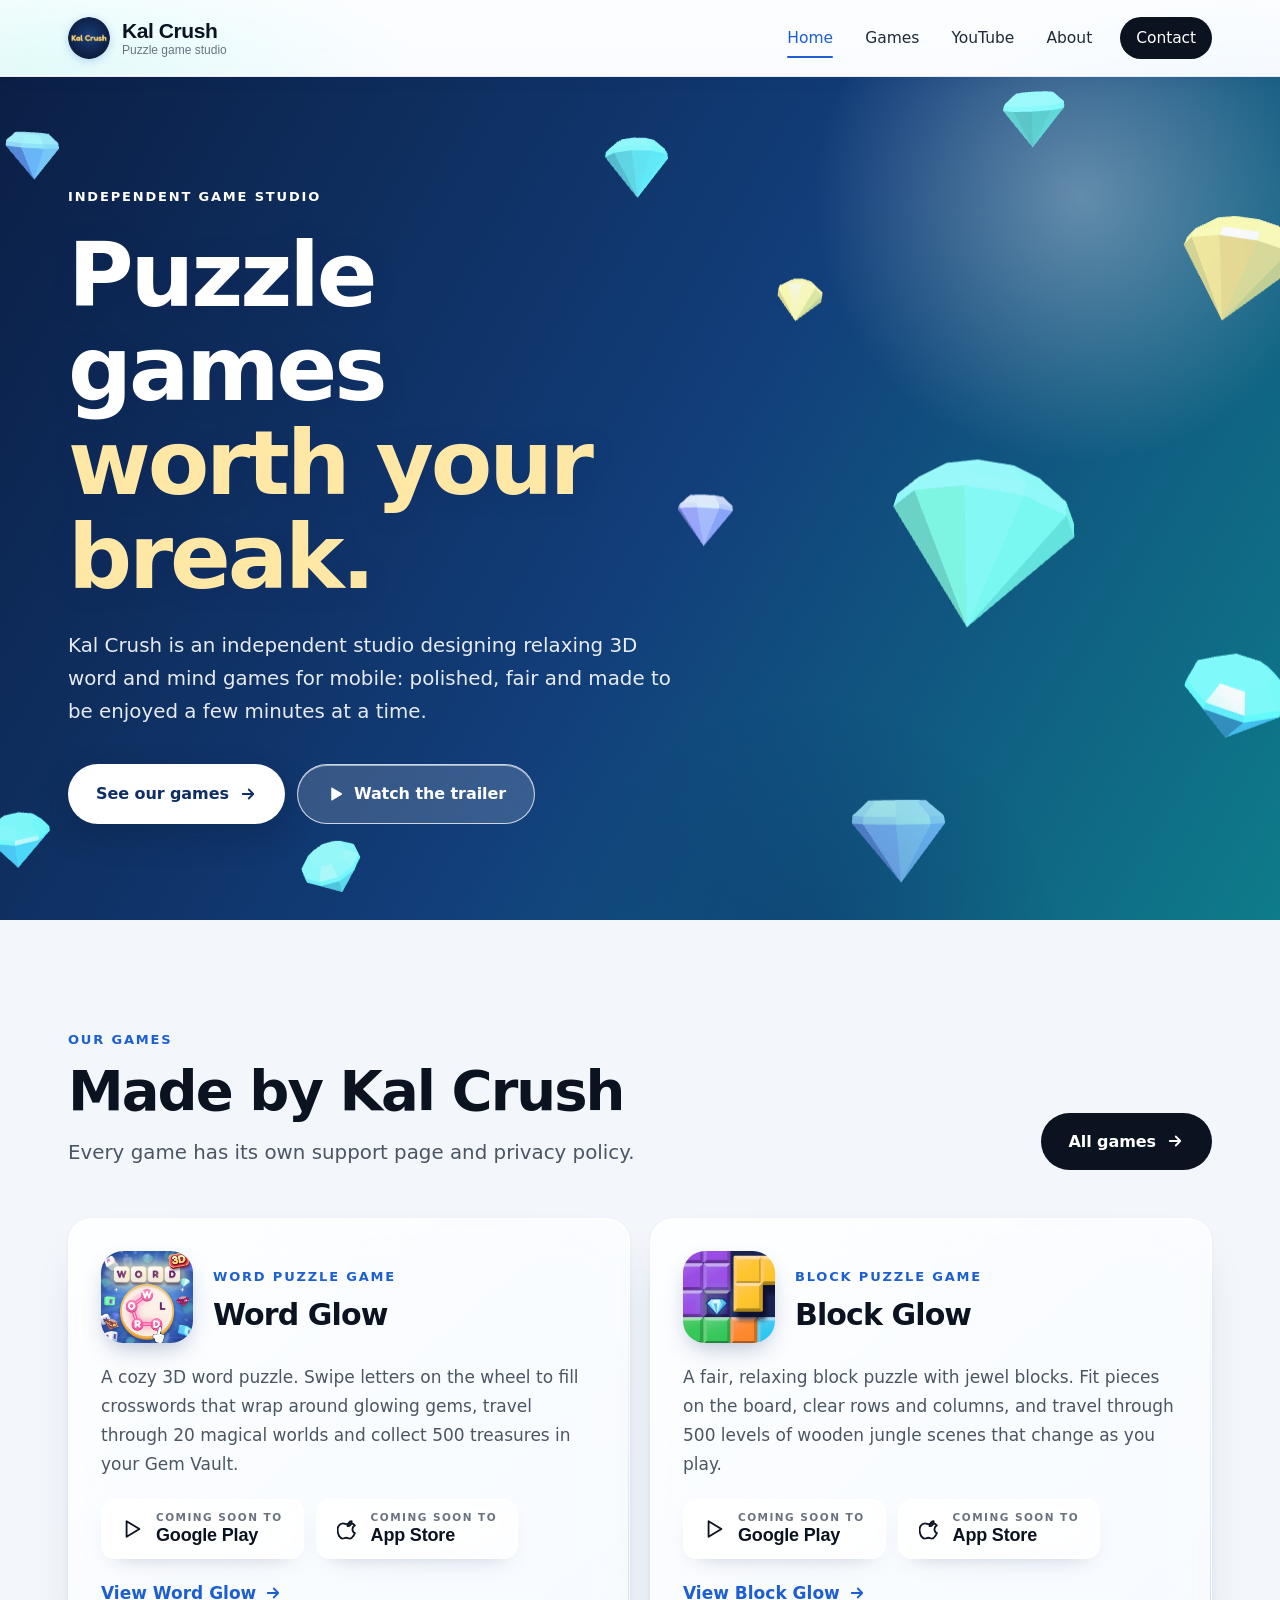
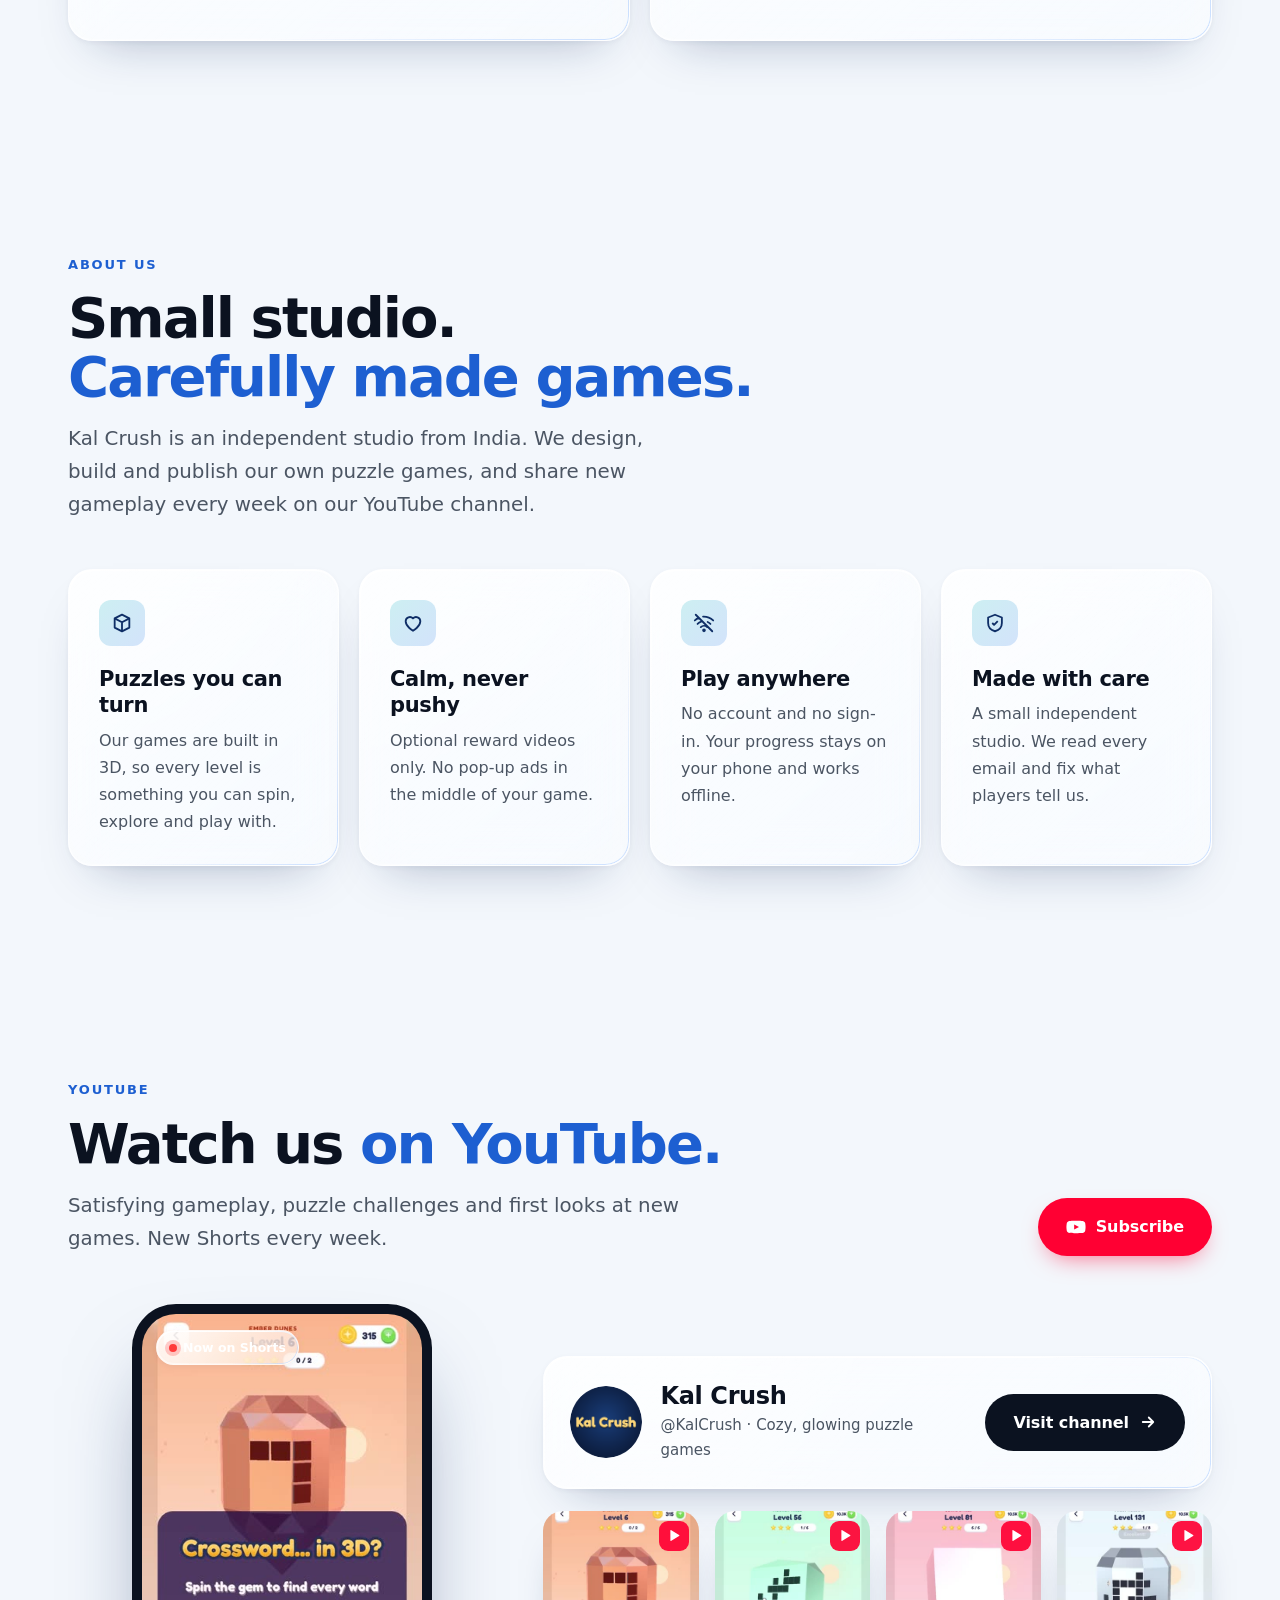
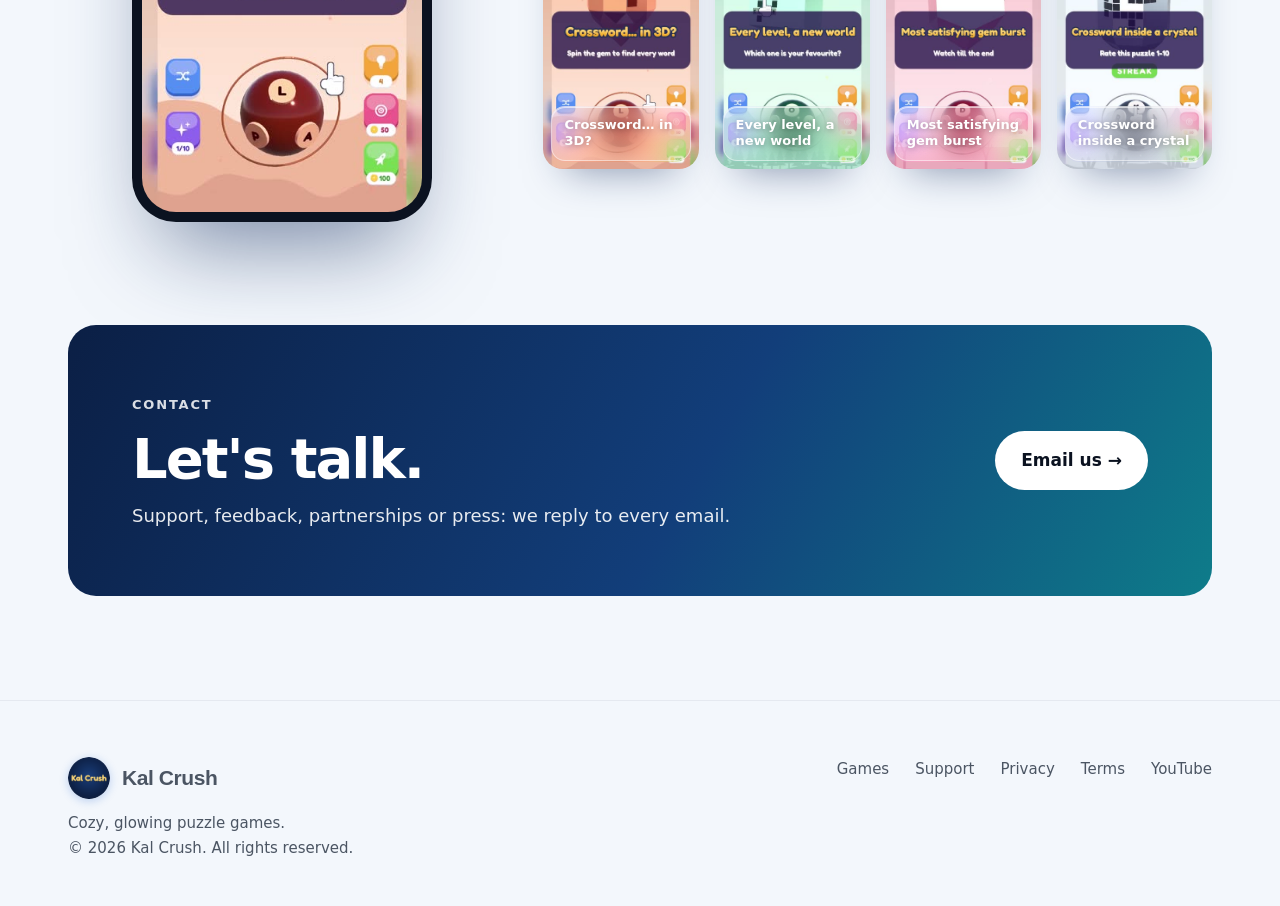
==== commit 3a719d58: "Add offline mode: Jungle Escape game page Adds offline.html and sw.js, and one service-worker regist" ====
--- a/index.html
+++ b/index.html
@@ -169,5 +169,6 @@
 <script src="assets/site.js?v=7"></script>
 <script src="assets/three.min.js"></script>
 <script src="assets/gems3d.js?v=7"></script>
+<script>if("serviceWorker" in navigator){addEventListener("load",function(){navigator.serviceWorker.register("/sw.js").catch(function(){});});}</script>
 </body>
 </html>
